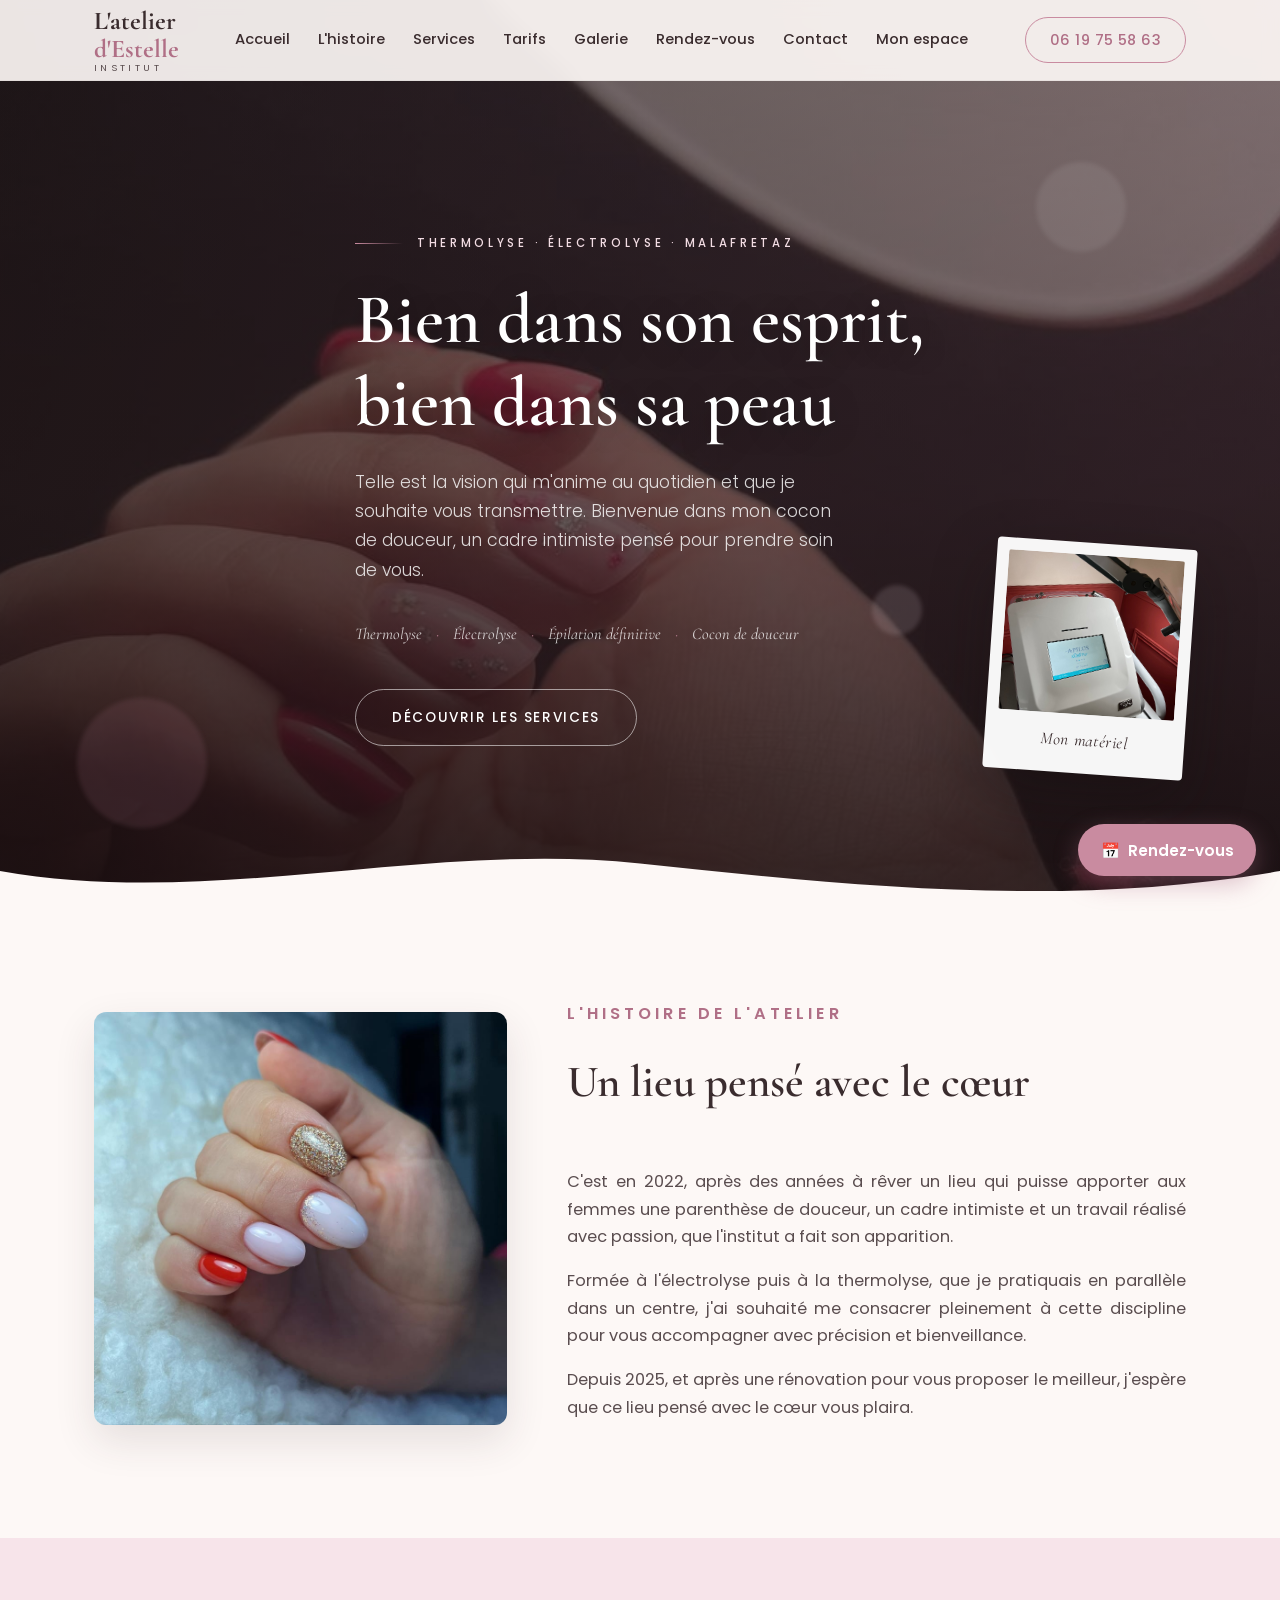
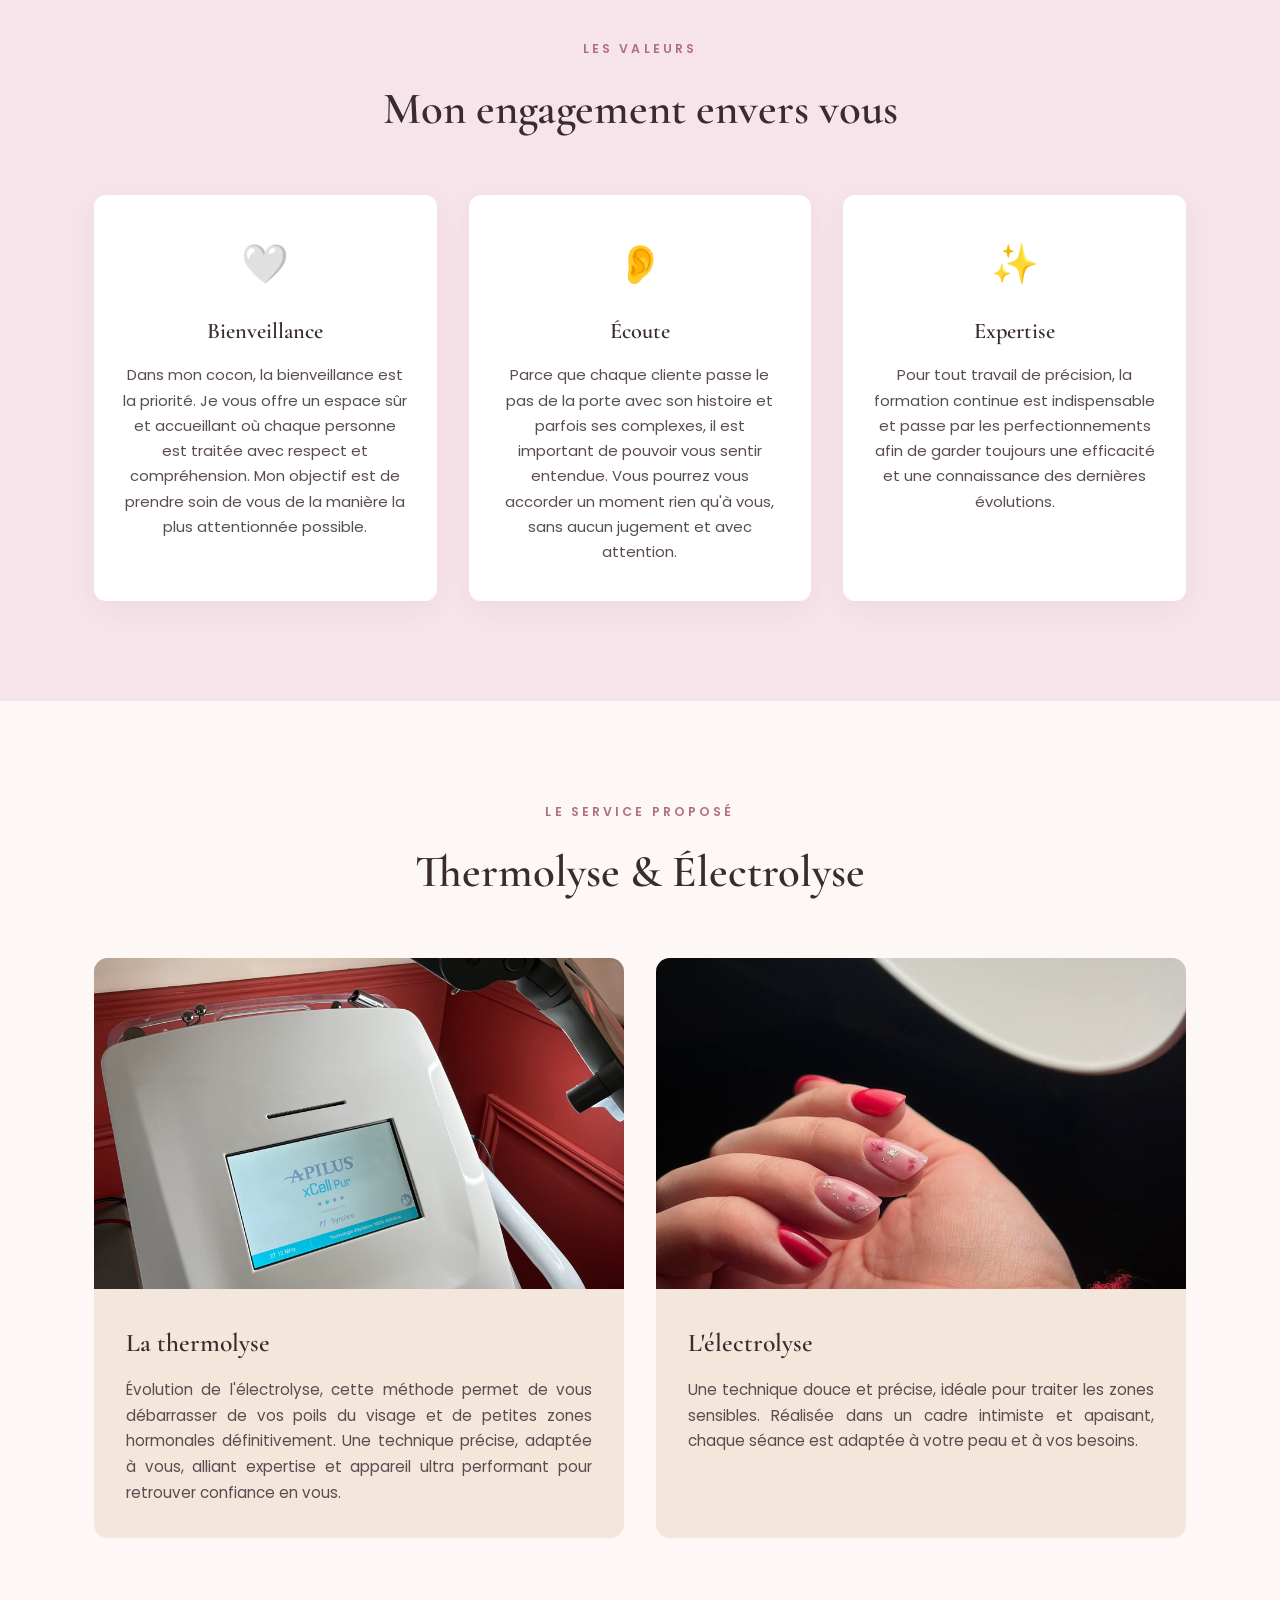
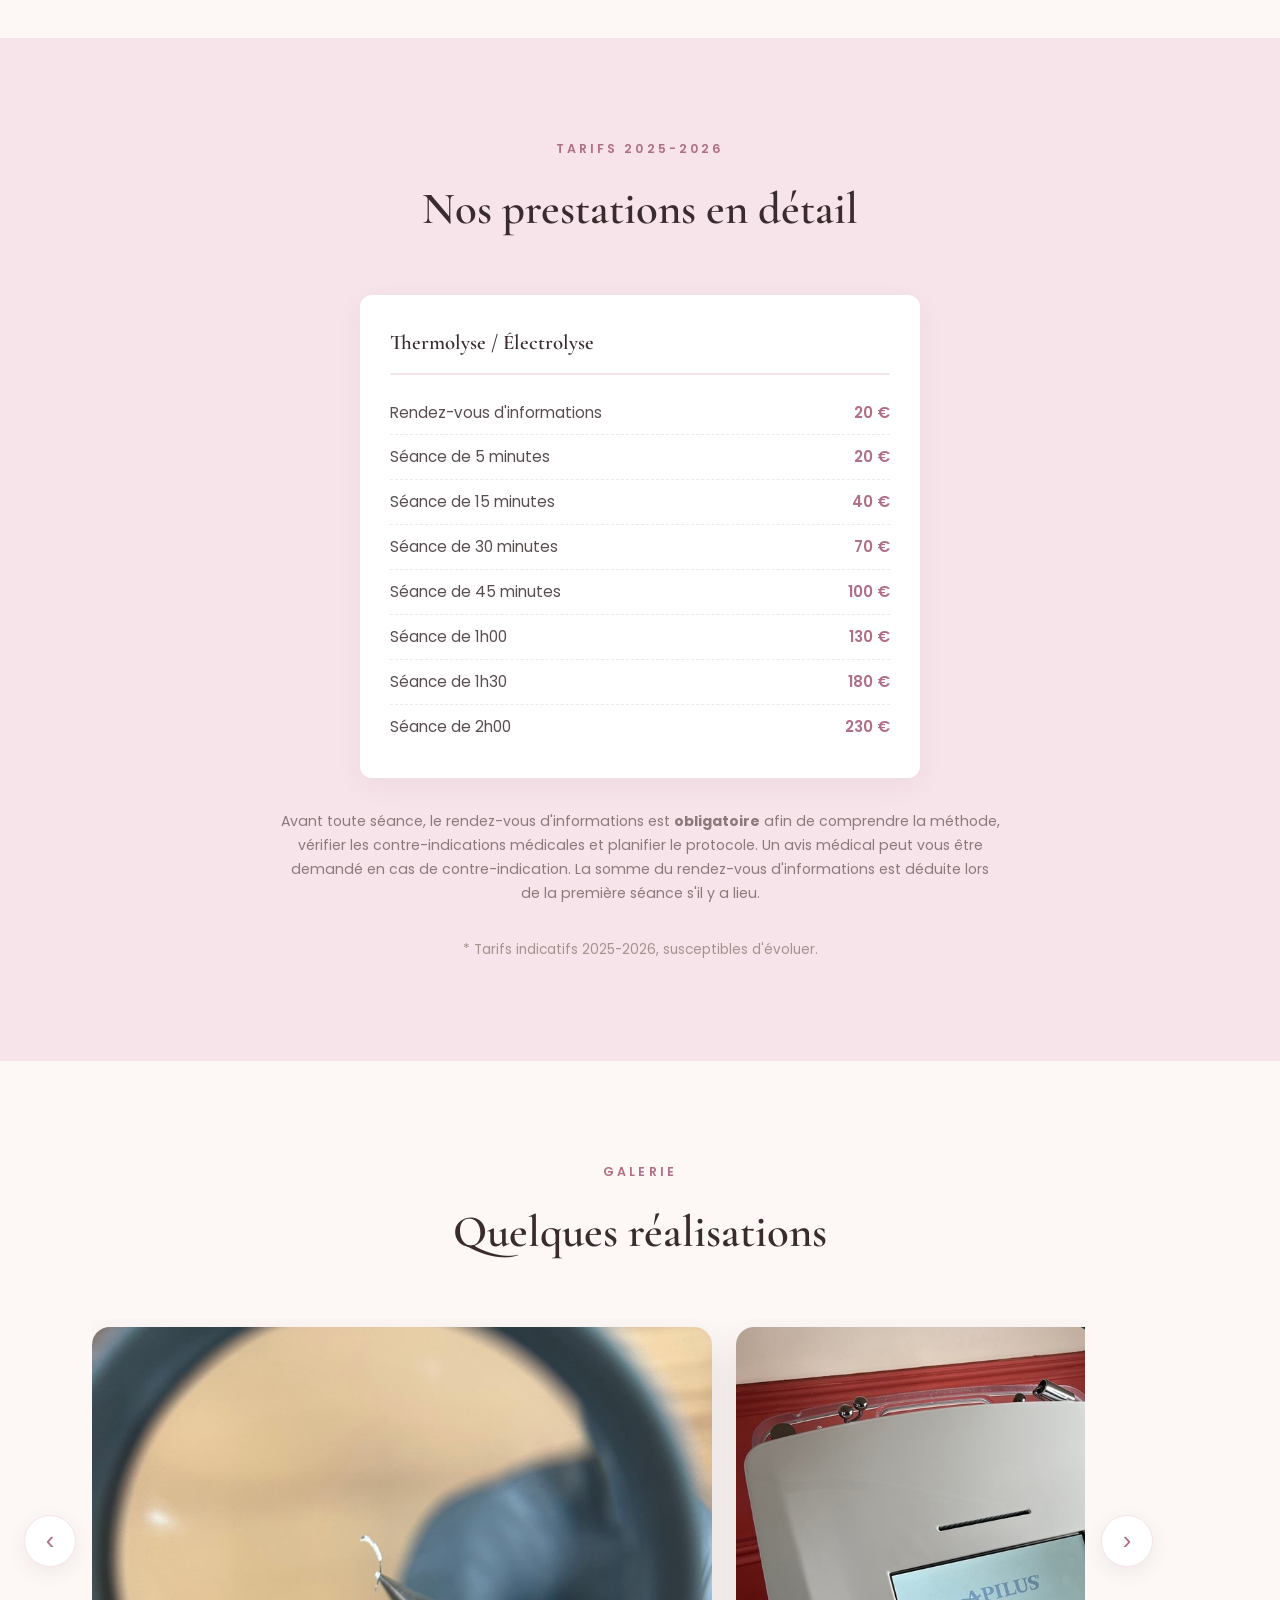
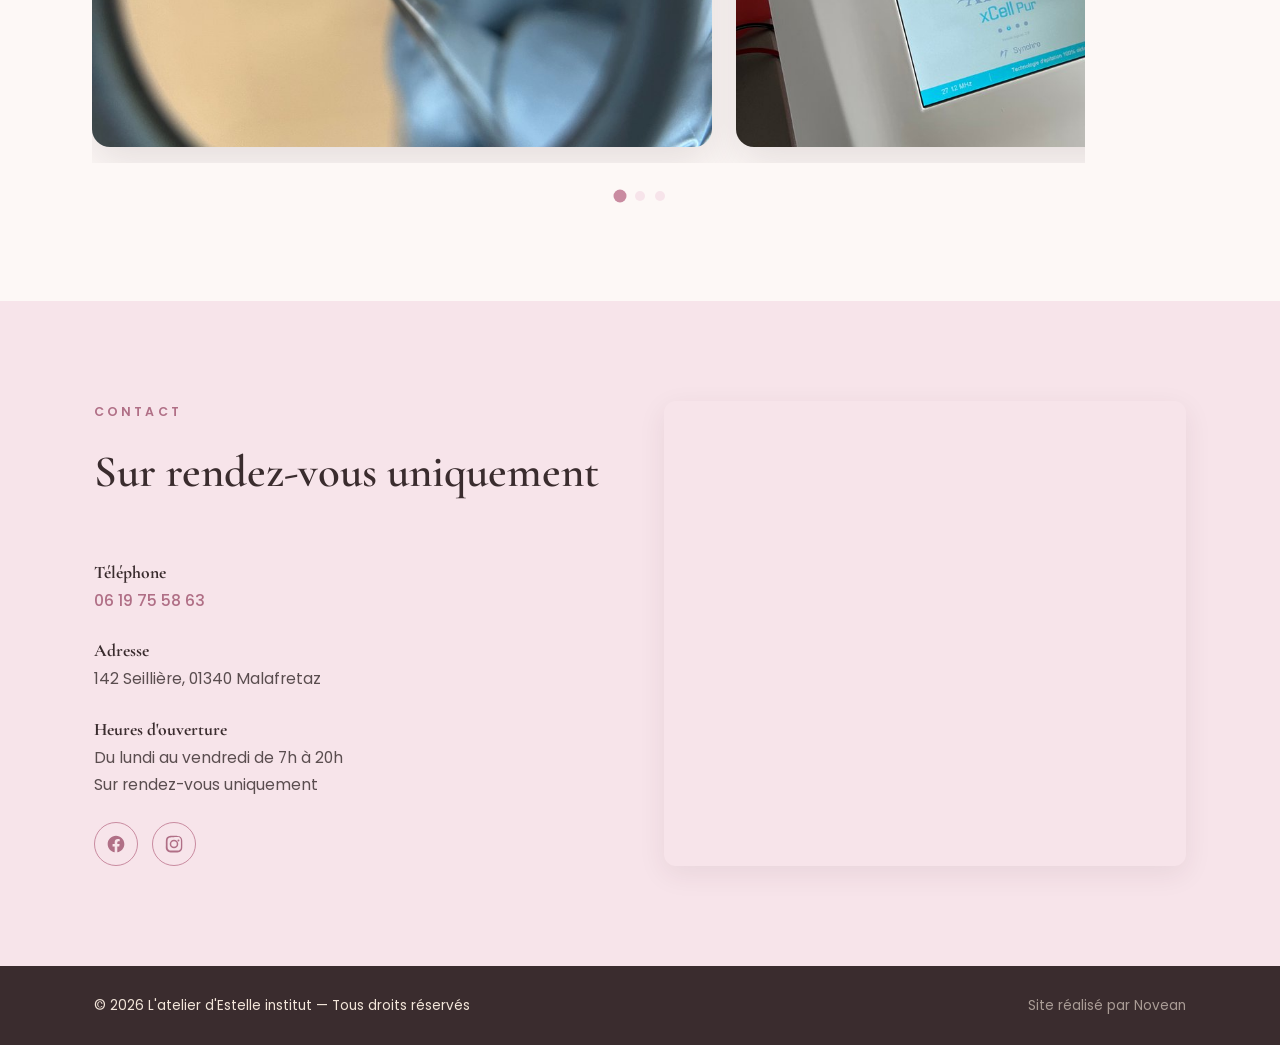
==== index.html @ 2150531e "feat: preloader avec logo + barre de progression de scroll" ====
<!DOCTYPE html>
<html lang="fr">
<head>
<meta charset="UTF-8">
<meta name="viewport" content="width=device-width, initial-scale=1.0">
<title>L'Atelier d'Estelle Institut | Thermolyse & Électrolyse</title>
<meta name="description" content="L'Atelier d'Estelle institut : thermolyse et électrolyse, épilation définitive du visage et des petites zones. Un cocon de douceur, sur rendez-vous.">
<link rel="preconnect" href="https://fonts.googleapis.com">
<link rel="preconnect" href="https://fonts.gstatic.com" crossorigin>
<link href="https://fonts.googleapis.com/css2?family=Cormorant+Garamond:wght@500;600;700&family=Poppins:wght@300;400;500;600&display=swap" rel="stylesheet">
<link rel="stylesheet" href="css/style.css">
</head>
<body>

<div class="preloader" id="preloader">
  <div class="preloader__logo">L'atelier <span>d'Estelle</span><small>institut</small></div>
  <div class="preloader__bar"><div class="preloader__bar-fill"></div></div>
</div>

<div class="scroll-progress" id="scrollProgress"></div>

<header class="header" id="header">
  <div class="container header__inner">
    <a href="#" class="logo">L'atelier <span>d'Estelle</span><small>institut</small></a>
    <nav class="nav" id="nav">
      <a href="#accueil">Accueil</a>
      <a href="#histoire">L'histoire</a>
      <a href="#services">Services</a>
      <a href="#tarifs">Tarifs</a>
      <a href="#galerie">Galerie</a>
      <a href="#" class="rdv-trigger">Rendez-vous</a>
      <a href="#contact">Contact</a>
      <a href="compte.html">Mon espace</a>
    </nav>
    <a href="tel:0619755863" class="btn btn--ghost header__phone">06 19 75 58 63</a>
    <button class="burger" id="burger" aria-label="Menu">
      <span></span><span></span><span></span>
    </button>
  </div>
</header>

<section class="hero" id="accueil">
  <div class="hero__bg" style="background-image:url('images/523822160.jpg')"></div>
  <div class="hero__overlay"></div>
  <div class="hero__shapes" aria-hidden="true">
    <span class="hero__shape hero__shape--1"></span>
    <span class="hero__shape hero__shape--2"></span>
    <span class="hero__shape hero__shape--3"></span>
  </div>
  <div class="container hero__content">
    <p class="hero__kicker"><span class="hero__kicker-line"></span>Thermolyse · Électrolyse · Malafretaz</p>
    <h1>Bien dans son esprit,<br>bien dans sa peau</h1>
    <p class="hero__text">Telle est la vision qui m'anime au quotidien et que je souhaite vous transmettre. Bienvenue dans mon cocon de douceur, un cadre intimiste pensé pour prendre soin de vous.</p>
    <div class="hero__tags">
      <span>Thermolyse</span>
      <span>Électrolyse</span>
      <span>Épilation définitive</span>
      <span>Cocon de douceur</span>
    </div>
    <div class="hero__actions">
      <a href="#services" class="btn btn--outline">Découvrir les services</a>
    </div>
  </div>
  <div class="hero__polaroid">
    <img src="images/523811297.jpg" alt="Appareil de thermolyse Apilus">
    <span class="hero__polaroid-label">Mon matériel</span>
  </div>
  <svg class="hero__divider" viewBox="0 0 1440 80" preserveAspectRatio="none" aria-hidden="true">
    <path d="M0,40 C240,90 480,0 720,30 C960,60 1200,90 1440,40 L1440,80 L0,80 Z" fill="var(--color-bg)"/>
  </svg>
</section>

<section class="histoire" id="histoire">
  <div class="container histoire__inner">
    <div class="histoire__image">
      <img src="images/523822136.jpg" alt="Matériel de précision de l'institut">
    </div>
    <div class="histoire__text">
      <p class="section__kicker">L'histoire de l'atelier</p>
      <h2 class="section__title section__title--left">Un lieu pensé avec le cœur</h2>
      <p>C'est en 2022, après des années à rêver un lieu qui puisse apporter aux femmes une parenthèse de douceur, un cadre intimiste et un travail réalisé avec passion, que l'institut a fait son apparition.</p>
      <p>Formée à l'électrolyse puis à la thermolyse, que je pratiquais en parallèle dans un centre, j'ai souhaité me consacrer pleinement à cette discipline pour vous accompagner avec précision et bienveillance.</p>
      <p>Depuis 2025, et après une rénovation pour vous proposer le meilleur, j'espère que ce lieu pensé avec le cœur vous plaira.</p>
    </div>
  </div>
</section>

<section class="valeurs">
  <div class="container">
    <p class="section__kicker">Les valeurs</p>
    <h2 class="section__title">Mon engagement envers vous</h2>
    <div class="valeurs__grid">
      <div class="valeur-card">
        <div class="valeur-card__icon">🤍</div>
        <h3>Bienveillance</h3>
        <p>Dans mon cocon, la bienveillance est la priorité. Je vous offre un espace sûr et accueillant où chaque personne est traitée avec respect et compréhension. Mon objectif est de prendre soin de vous de la manière la plus attentionnée possible.</p>
      </div>
      <div class="valeur-card">
        <div class="valeur-card__icon">👂</div>
        <h3>Écoute</h3>
        <p>Parce que chaque cliente passe le pas de la porte avec son histoire et parfois ses complexes, il est important de pouvoir vous sentir entendue. Vous pourrez vous accorder un moment rien qu'à vous, sans aucun jugement et avec attention.</p>
      </div>
      <div class="valeur-card">
        <div class="valeur-card__icon">✨</div>
        <h3>Expertise</h3>
        <p>Pour tout travail de précision, la formation continue est indispensable et passe par les perfectionnements afin de garder toujours une efficacité et une connaissance des dernières évolutions.</p>
      </div>
    </div>
  </div>
</section>

<section class="services" id="services">
  <div class="container">
    <p class="section__kicker">Le service proposé</p>
    <h2 class="section__title">Thermolyse & Électrolyse</h2>
    <div class="services__grid">
      <div class="service-card">
        <div class="service-card__image"><img src="images/523811297.jpg" alt="Appareil de thermolyse Apilus"></div>
        <div class="service-card__body">
          <h3>La thermolyse</h3>
          <p>Évolution de l'électrolyse, cette méthode permet de vous débarrasser de vos poils du visage et de petites zones hormonales définitivement. Une technique précise, adaptée à vous, alliant expertise et appareil ultra performant pour retrouver confiance en vous.</p>
        </div>
      </div>
      <div class="service-card">
        <div class="service-card__image"><img src="images/523822160.jpg" alt="Soin de thermolyse en cabine"></div>
        <div class="service-card__body">
          <h3>L'électrolyse</h3>
          <p>Une technique douce et précise, idéale pour traiter les zones sensibles. Réalisée dans un cadre intimiste et apaisant, chaque séance est adaptée à votre peau et à vos besoins.</p>
        </div>
      </div>
    </div>
  </div>
</section>

<section class="tarifs" id="tarifs">
  <div class="container">
    <p class="section__kicker">Tarifs 2025-2026</p>
    <h2 class="section__title">Nos prestations en détail</h2>

    <div class="price-grid">
      <div class="price-cat price-cat--wide">
        <h3>Thermolyse / Électrolyse</h3>
        <div class="price-row"><span>Rendez-vous d'informations</span><span>20 €</span></div>
        <div class="price-row"><span>Séance de 5 minutes</span><span>20 €</span></div>
        <div class="price-row"><span>Séance de 15 minutes</span><span>40 €</span></div>
        <div class="price-row"><span>Séance de 30 minutes</span><span>70 €</span></div>
        <div class="price-row"><span>Séance de 45 minutes</span><span>100 €</span></div>
        <div class="price-row"><span>Séance de 1h00</span><span>130 €</span></div>
        <div class="price-row"><span>Séance de 1h30</span><span>180 €</span></div>
        <div class="price-row"><span>Séance de 2h00</span><span>230 €</span></div>
      </div>
    </div>
    <p class="tarifs__note">Avant toute séance, le rendez-vous d'informations est <strong>obligatoire</strong> afin de comprendre la méthode, vérifier les contre-indications médicales et planifier le protocole. Un avis médical peut vous être demandé en cas de contre-indication. La somme du rendez-vous d'informations est déduite lors de la première séance s'il y a lieu.</p>

    <p class="prestations__note">* Tarifs indicatifs 2025-2026, susceptibles d'évoluer.</p>
  </div>
</section>

<section class="galerie" id="galerie">
  <div class="container">
    <p class="section__kicker">Galerie</p>
    <h2 class="section__title">Quelques réalisations</h2>
  </div>

  <div class="gallery-slider">
    <button type="button" class="gallery-slider__nav gallery-slider__nav--prev" aria-label="Image précédente">‹</button>
    <div class="gallery-slider__track" id="galleryTrack">
      <figure class="gallery-slide">
        <img src="images/523821922.jpg" alt="Avant / après épilation des sourcils" loading="lazy">
      </figure>
      <figure class="gallery-slide">
        <img src="images/523811297.jpg" alt="Appareil de thermolyse Apilus" loading="lazy">
      </figure>
      <figure class="gallery-slide">
        <img src="images/523822160.jpg" alt="Soin de thermolyse en cabine" loading="lazy">
      </figure>
    </div>
    <button type="button" class="gallery-slider__nav gallery-slider__nav--next" aria-label="Image suivante">›</button>
  </div>
  <div class="gallery-slider__dots" id="galleryDots"></div>
</section>

<div class="rdv-modal" id="rendezvous">
  <div class="rdv-modal__overlay" data-rdv-close></div>
  <div class="rdv-modal__content">
    <button type="button" class="rdv-modal__close" data-rdv-close aria-label="Fermer">×</button>
    <p class="section__kicker">Rendez-vous</p>
    <h2 class="section__title">Réservez votre créneau en ligne</h2>

    <div class="booking-card">
      <div class="booking-steps">
        <span class="booking-step-dot active" data-step="1">1</span>
        <span class="booking-step-line"></span>
        <span class="booking-step-dot" data-step="2">2</span>
        <span class="booking-step-line"></span>
        <span class="booking-step-dot" data-step="3">3</span>
        <span class="booking-step-line"></span>
        <span class="booking-step-dot" data-step="4">4</span>
      </div>

      <!-- Étape 1 : choix du service -->
      <div class="booking-panel active" data-step="1">
        <h3>1. Choisissez une prestation</h3>
        <div class="booking-services" id="bookingServices"></div>
      </div>

      <!-- Étape 2 : date et heure -->
      <div class="booking-panel" data-step="2">
        <h3>2. Choisissez une date et un horaire</h3>
        <div class="booking-calendar" id="bookingCalendar">
          <div class="booking-calendar__header">
            <button type="button" class="booking-calendar__nav" id="bookingCalPrev" aria-label="Mois précédent">‹</button>
            <span class="booking-calendar__title" id="bookingCalTitle"></span>
            <button type="button" class="booking-calendar__nav" id="bookingCalNext" aria-label="Mois suivant">›</button>
          </div>
          <div class="booking-calendar__weekdays">
            <span>Lun</span><span>Mar</span><span>Mer</span><span>Jeu</span><span>Ven</span><span>Sam</span><span>Dim</span>
          </div>
          <div class="booking-calendar__days" id="bookingCalDays"></div>
        </div>
        <p class="booking-error" id="bookingDateError" style="display:none;"></p>
        <div class="booking-slots" id="bookingSlots">
          <p class="booking-hint">Sélectionnez une date pour voir les créneaux disponibles.</p>
        </div>
      </div>

      <!-- Étape 3 : coordonnées -->
      <div class="booking-panel" data-step="3">
        <h3>3. Vos coordonnées</h3>
        <div class="booking-form">
          <div class="form-row">
            <label for="bookingName">Nom et prénom *</label>
            <input type="text" id="bookingName" placeholder="Votre nom">
          </div>
          <div class="form-row">
            <label for="bookingPhone">Téléphone *</label>
            <input type="tel" id="bookingPhone" placeholder="06 12 34 56 78">
            <p class="booking-error" id="bookingPhoneError" style="display:none;"></p>
          </div>
          <div class="form-row">
            <label for="bookingEmail">Email (optionnel)</label>
            <input type="email" id="bookingEmail" placeholder="vous@exemple.com">
            <p class="booking-error" id="bookingEmailError" style="display:none;"></p>
          </div>
          <div class="form-row">
            <label for="bookingNotes">Message (optionnel)</label>
            <textarea id="bookingNotes" rows="3" placeholder="Précisions sur votre demande..."></textarea>
          </div>
        </div>
      </div>

      <!-- Étape 4 : confirmation -->
      <div class="booking-panel" data-step="4">
        <h3>4. Confirmation</h3>
        <div class="booking-summary" id="bookingSummary"></div>
        <p class="booking-success" id="bookingSuccess" style="display:none;">
          ✅ Votre demande de rendez-vous a bien été envoyée ! Estelle vous confirmera votre créneau rapidement.
        </p>
        <p class="booking-error" id="bookingError" style="display:none;"></p>
      </div>

      <div class="booking-actions">
        <button class="btn btn--ghost" id="bookingPrevBtn" style="display:none;">Précédent</button>
        <button class="btn btn--primary" id="bookingNextBtn" disabled>Suivant</button>
        <button class="btn btn--primary" id="bookingConfirmBtn" style="display:none;">Confirmer le rendez-vous</button>
      </div>
    </div>
  </div>
</div>

<section class="contact" id="contact">
  <div class="container contact__inner">
    <div class="contact__info">
      <p class="section__kicker">Contact</p>
      <h2 class="section__title section__title--left">Sur rendez-vous uniquement</h2>
      <ul class="contact__list">
        <li><strong>Téléphone</strong><br><a href="tel:0619755863">06 19 75 58 63</a></li>
        <li><strong>Adresse</strong><br>142 Seillière, 01340 Malafretaz</li>
        <li><strong>Heures d'ouverture</strong><br>Du lundi au vendredi de 7h à 20h<br>Sur rendez-vous uniquement</li>
      </ul>
      <div class="contact__social">
        <a href="https://www.facebook.com/109772348338084" target="_blank" rel="noopener" aria-label="Facebook" class="contact__social-link">
          <svg viewBox="0 0 24 24" fill="currentColor" aria-hidden="true"><path d="M22 12.06C22 6.5 17.52 2 12 2S2 6.5 2 12.06c0 5.02 3.66 9.18 8.44 9.94v-7.03H7.9v-2.91h2.54V9.85c0-2.51 1.49-3.9 3.77-3.9 1.09 0 2.24.2 2.24.2v2.46h-1.26c-1.24 0-1.63.77-1.63 1.56v1.88h2.78l-.45 2.91h-2.33V22c4.78-.76 8.44-4.92 8.44-9.94Z"/></svg>
        </a>
        <a href="https://www.instagram.com/latelierdestelle01/" target="_blank" rel="noopener" aria-label="Instagram" class="contact__social-link">
          <svg viewBox="0 0 24 24" fill="currentColor" aria-hidden="true"><path d="M12 2.2c2.7 0 3 .01 4.1.06 1.07.05 1.79.22 2.43.46.66.26 1.21.6 1.76 1.15.5.5.85 1.1 1.15 1.76.24.64.41 1.36.46 2.43.05 1.1.06 1.4.06 4.1s-.01 3-.06 4.1c-.05 1.07-.22 1.79-.46 2.43-.26.66-.6 1.21-1.15 1.76-.5.5-1.1.85-1.76 1.15-.64.24-1.36.41-2.43.46-1.1.05-1.4.06-4.1.06s-3-.01-4.1-.06c-1.07-.05-1.79-.22-2.43-.46a4.92 4.92 0 0 1-1.76-1.15 4.92 4.92 0 0 1-1.15-1.76c-.24-.64-.41-1.36-.46-2.43C2.21 15 2.2 14.7 2.2 12s.01-3 .06-4.1c.05-1.07.22-1.79.46-2.43.26-.66.6-1.21 1.15-1.76.5-.5 1.1-.85 1.76-1.15.64-.24 1.36-.41 2.43-.46C9 2.21 9.3 2.2 12 2.2Zm0 1.8c-2.66 0-2.97.01-4.02.06-.87.04-1.34.18-1.65.3-.42.16-.71.36-1.02.67-.31.31-.5.6-.67 1.02-.12.31-.26.78-.3 1.65C4.29 7.43 4.27 8.74 4.27 11.4v.6c0 2.66.02 2.97.07 4.02.04.87.18 1.34.3 1.65.17.42.36.71.67 1.02.31.31.6.5 1.02.67.31.12.78.26 1.65.3 1.05.05 1.36.06 4.02.06h.6c2.66 0 2.97-.01 4.02-.06.87-.04 1.34-.18 1.65-.3.42-.17.71-.36 1.02-.67.31-.31.5-.6.67-1.02.12-.31.26-.78.3-1.65.05-1.05.06-1.36.06-4.02v-.6c0-2.66-.01-2.97-.06-4.02-.04-.87-.18-1.34-.3-1.65-.17-.42-.36-.71-.67-1.02a2.83 2.83 0 0 0-1.02-.67c-.31-.12-.78-.26-1.65-.3-1.05-.05-1.36-.06-4.02-.06ZM12 6.87a5.13 5.13 0 1 1 0 10.26 5.13 5.13 0 0 1 0-10.26Zm0 1.8a3.33 3.33 0 1 0 0 6.66 3.33 3.33 0 0 0 0-6.66Zm5.34-2.04a1.2 1.2 0 1 1 0 2.4 1.2 1.2 0 0 1 0-2.4Z"/></svg>
        </a>
      </div>
    </div>
    <div class="contact__map">
      <iframe
        title="Carte L'atelier d'Estelle institut"
        src="https://www.google.com/maps?q=142+Seilli%C3%A8re,+01340+Malafretaz&output=embed"
        width="100%" height="100%" style="border:0;" allowfullscreen="" loading="lazy"
        referrerpolicy="no-referrer-when-downgrade">
      </iframe>
    </div>
  </div>
</section>

<footer class="footer">
  <div class="container footer__inner">
    <p>&copy; <span id="year"></span> L'atelier d'Estelle institut — Tous droits réservés</p>
    <p class="footer__credit">Site réalisé par Novean</p>
  </div>
</footer>

<button type="button" class="rdv-bubble rdv-trigger" aria-label="Prendre rendez-vous">📅<span>Rendez-vous</span></button>

<script src="js/booking.js"></script>
<script src="js/main.js"></script>
</body>
</html>
---- css/style.css ----
:root {
  --color-bg: #fdf8f6;
  --color-dark: #3a2c2e;
  --color-primary: #c98ba0;
  --color-primary-dark: #b06f86;
  --color-light: #f7e4ea;
  --color-cream: #f3e6da;
  --color-text: #5a4d4f;
  --font-heading: 'Cormorant Garamond', serif;
  --font-body: 'Poppins', sans-serif;
}

* { margin: 0; padding: 0; box-sizing: border-box; }

/* ===== Preloader ===== */
.preloader {
  position: fixed;
  inset: 0;
  z-index: 9999;
  display: flex;
  flex-direction: column;
  align-items: center;
  justify-content: center;
  gap: 1.5rem;
  background: var(--color-bg);
  transition: opacity 0.5s ease, visibility 0.5s ease;
}
.preloader.loaded {
  opacity: 0;
  visibility: hidden;
  pointer-events: none;
}
.preloader__logo {
  font-family: var(--font-heading);
  font-size: 2rem;
  font-weight: 700;
  color: var(--color-dark);
  letter-spacing: 0.02em;
  animation: preloaderPulse 1.6s ease-in-out infinite;
}
.preloader__logo span { color: var(--color-primary); }
.preloader__logo small {
  display: block;
  font-family: var(--font-body);
  font-size: 0.6rem;
  letter-spacing: 0.35em;
  font-weight: 500;
  color: var(--color-text);
  text-align: center;
  margin-top: 0.25rem;
}
.preloader__bar {
  width: 160px;
  height: 3px;
  border-radius: 999px;
  background: var(--color-light);
  overflow: hidden;
}
.preloader__bar-fill {
  height: 100%;
  width: 40%;
  border-radius: 999px;
  background: linear-gradient(90deg, var(--color-primary), var(--color-primary-dark));
  animation: preloaderSlide 1.2s ease-in-out infinite;
}
@keyframes preloaderPulse {
  0%, 100% { opacity: 1; }
  50% { opacity: 0.55; }
}
@keyframes preloaderSlide {
  0% { transform: translateX(-100%); }
  50% { transform: translateX(150%); }
  100% { transform: translateX(150%); }
}

/* ===== Barre de progression de scroll ===== */
.scroll-progress {
  position: fixed;
  top: 0;
  left: 0;
  height: 3px;
  width: 0%;
  background: linear-gradient(90deg, var(--color-primary), var(--color-primary-dark));
  z-index: 1001;
  transition: width 0.1s ease-out;
}

html { scroll-behavior: smooth; }

body {
  font-family: var(--font-body);
  color: var(--color-text);
  background: var(--color-bg);
  line-height: 1.7;
  min-height: 100vh;
  display: flex;
  flex-direction: column;
}

.footer {
  margin-top: auto;
}

img { max-width: 100%; display: block; }

.container {
  max-width: 1140px;
  margin: 0 auto;
  padding: 0 24px;
}

a { text-decoration: none; color: inherit; }

h1, h2, h3 { font-family: var(--font-heading); color: var(--color-dark); font-weight: 600; }

/* Buttons */
.btn {
  display: inline-block;
  padding: 14px 32px;
  border-radius: 30px;
  font-weight: 500;
  font-size: 0.95rem;
  letter-spacing: 0.03em;
  transition: all 0.25s ease;
  border: 1px solid transparent;
}
.btn--primary { background: var(--color-primary); color: #fff; }
.btn--primary:hover { background: var(--color-primary-dark); }
.btn--outline {
  border-color: rgba(255, 255, 255, 0.55);
  color: #fff;
  letter-spacing: 0.12em;
  font-size: 0.85rem;
  text-transform: uppercase;
  padding: 16px 36px;
}
.btn--outline:hover {
  background: #fff;
  border-color: #fff;
  color: var(--color-dark);
}
.btn--ghost { border-color: var(--color-primary); color: var(--color-primary-dark); padding: 10px 24px; font-size: 0.9rem; }
.btn--ghost:hover { background: var(--color-primary); color: #fff; }

/* Header */
.header {
  position: fixed;
  top: 0; left: 0; right: 0;
  z-index: 100;
  background: rgba(253, 248, 246, 0.92);
  backdrop-filter: blur(8px);
  border-bottom: 1px solid rgba(0,0,0,0.04);
  transition: box-shadow 0.2s ease;
}
.header__inner {
  display: flex;
  align-items: center;
  justify-content: space-between;
  height: 80px;
  gap: 20px;
}
.logo {
  font-family: var(--font-heading);
  font-size: 1.6rem;
  font-weight: 700;
  color: var(--color-dark);
  display: flex;
  flex-direction: column;
  line-height: 1.1;
}
.logo span { color: var(--color-primary-dark); }
.logo small {
  font-family: var(--font-body);
  font-size: 0.6rem;
  letter-spacing: 0.35em;
  text-transform: uppercase;
  color: var(--color-text);
  font-weight: 400;
}
.nav { display: flex; gap: 28px; }
.nav a {
  font-size: 0.92rem;
  font-weight: 500;
  color: var(--color-dark);
  position: relative;
  padding: 4px 0;
  white-space: nowrap;
}
.nav a::after {
  content: '';
  position: absolute;
  left: 0; bottom: 0;
  width: 0; height: 2px;
  background: var(--color-primary);
  transition: width 0.25s ease;
}
.nav a:hover::after { width: 100%; }

.header__phone { display: inline-block; white-space: nowrap; }

.burger {
  display: none;
  flex-direction: column;
  gap: 5px;
  background: none;
  border: none;
  cursor: pointer;
  padding: 6px;
}
.burger span {
  width: 24px; height: 2px;
  background: var(--color-dark);
  transition: 0.25s;
}

/* Hero */
.hero {
  position: relative;
  min-height: 100vh;
  display: flex;
  align-items: center;
  color: #fff;
  overflow: hidden;
}
.hero__bg {
  position: absolute;
  inset: 0;
  background-size: cover;
  background-position: center;
  transform: scale(1.05);
}
.hero__overlay {
  position: absolute;
  inset: 0;
  background:
    linear-gradient(180deg, rgba(35, 24, 26, 0.35) 0%, rgba(35, 24, 26, 0.55) 55%, rgba(20, 13, 14, 0.82) 100%),
    linear-gradient(115deg, rgba(40, 28, 30, 0.55) 0%, rgba(176, 111, 134, 0.32) 100%);
}
.hero__content { position: relative; z-index: 1; max-width: 640px; padding-top: 80px; }
.hero__kicker {
  display: flex;
  align-items: center;
  gap: 14px;
  text-transform: uppercase;
  letter-spacing: 0.32em;
  font-size: 0.72rem;
  font-weight: 500;
  margin-bottom: 24px;
  color: #f3dde4;
}
.hero__kicker-line {
  display: inline-block;
  width: 48px;
  height: 1px;
  background: linear-gradient(90deg, var(--color-primary), transparent);
}
.hero h1 {
  font-size: clamp(2.6rem, 6vw, 4.4rem);
  color: #fff;
  margin-bottom: 24px;
  line-height: 1.18;
  text-shadow: 0 4px 30px rgba(0, 0, 0, 0.25);
}
.hero__text {
  font-size: 1.08rem;
  font-weight: 300;
  line-height: 1.7;
  margin-bottom: 36px;
  max-width: 480px;
  color: rgba(255, 255, 255, 0.82);
}
.hero__actions { display: flex; gap: 16px; flex-wrap: wrap; align-items: center; }

.hero__tags {
  display: flex;
  flex-wrap: wrap;
  align-items: center;
  gap: 10px 0;
  margin-bottom: 40px;
  font-family: var(--font-heading);
  font-style: italic;
  font-size: 1.02rem;
  color: rgba(255, 255, 255, 0.78);
}
.hero__tags span:not(:last-child)::after {
  content: '·';
  font-style: normal;
  margin: 0 14px;
  color: var(--color-primary);
  opacity: 0.8;
}

.hero__shapes {
  position: absolute;
  inset: 0;
  z-index: 0;
  overflow: hidden;
  pointer-events: none;
}
.hero__shape {
  position: absolute;
  border-radius: 50%;
  background: rgba(255, 255, 255, 0.18);
  filter: blur(2px);
  animation: heroFloat 9s ease-in-out infinite;
}
.hero__shape--1 { width: 90px; height: 90px; top: 18%; right: 12%; animation-delay: 0s; background: rgba(255, 255, 255, 0.08); }
.hero__shape--2 { width: 50px; height: 50px; top: 65%; right: 28%; background: rgba(247, 228, 234, 0.14); animation-delay: 1.5s; }
.hero__shape--3 { width: 130px; height: 130px; bottom: 8%; left: 6%; background: rgba(201, 139, 160, 0.12); animation-delay: 3s; }

@keyframes heroFloat {
  0%, 100% { transform: translateY(0) scale(1); }
  50% { transform: translateY(-22px) scale(1.06); }
}

.hero__polaroid {
  position: absolute;
  z-index: 1;
  right: 7%;
  bottom: 14%;
  width: 200px;
  background: rgba(255, 255, 255, 0.96);
  padding: 12px 12px 18px;
  border-radius: 4px;
  box-shadow: 0 25px 60px rgba(20, 13, 14, 0.35);
  transform: rotate(4deg);
  transition: transform 0.4s ease, box-shadow 0.4s ease;
}
.hero__polaroid:hover { transform: rotate(0deg) translateY(-4px) scale(1.03); box-shadow: 0 30px 70px rgba(20, 13, 14, 0.4); }
.hero__polaroid img {
  width: 100%;
  height: 160px;
  object-fit: cover;
  border-radius: 2px;
  display: block;
  filter: saturate(0.92);
}
.hero__polaroid-label {
  display: block;
  text-align: center;
  margin-top: 12px;
  font-family: var(--font-heading);
  font-size: 1.05rem;
  font-style: italic;
  letter-spacing: 0.04em;
  color: var(--color-dark);
}

.hero__divider {
  position: absolute;
  bottom: -1px;
  left: 0;
  width: 100%;
  height: 60px;
  z-index: 1;
}

@media (max-width: 900px) {
  .hero__polaroid { display: none; }
}

/* Section common */
.section__kicker {
  text-transform: uppercase;
  letter-spacing: 0.25em;
  font-size: 0.78rem;
  color: var(--color-primary-dark);
  font-weight: 600;
  margin-bottom: 12px;
  text-align: center;
}
.section__title {
  text-align: center;
  font-size: clamp(2rem, 4.5vw, 2.8rem);
  margin-bottom: 48px;
}
.section__title--left { text-align: left; }
.histoire .section__kicker, .contact__info .section__kicker { text-align: left; }

/* Histoire */
.histoire { padding: 100px 0; }
.histoire__inner {
  display: grid;
  grid-template-columns: 0.8fr 1.2fr;
  gap: 60px;
  align-items: center;
}
.histoire__image img {
  border-radius: 12px;
  box-shadow: 0 16px 40px rgba(58,44,46,0.12);
}
.histoire__text p { margin-bottom: 16px; font-size: 1.02rem; text-align: justify; hyphens: auto; }

/* Valeurs */
.valeurs { padding: 100px 0; background: var(--color-light); }
.valeurs__grid {
  display: grid;
  grid-template-columns: repeat(3, 1fr);
  gap: 32px;
}
.valeur-card {
  background: #fff;
  border-radius: 12px;
  padding: 36px 28px;
  text-align: center;
  box-shadow: 0 8px 28px rgba(58,44,46,0.05);
}
.valeur-card__icon { font-size: 2.4rem; margin-bottom: 16px; }
.valeur-card h3 { font-size: 1.4rem; margin-bottom: 12px; }
.valeur-card p { font-size: 0.93rem; }

/* Services */
.services { padding: 100px 0; }
.services__grid {
  display: grid;
  grid-template-columns: repeat(2, 1fr);
  gap: 32px;
}
.service-card {
  background: var(--color-cream);
  border-radius: 14px;
  overflow: hidden;
  display: flex;
  flex-direction: column;
}
.service-card__image { aspect-ratio: 16/10; overflow: hidden; }
.service-card__image img { width: 100%; height: 100%; object-fit: cover; transition: transform 0.4s ease; }
.service-card:hover .service-card__image img { transform: scale(1.06); }
.service-card__body { padding: 32px; }
.service-card__body h3 { font-size: 1.6rem; margin-bottom: 12px; }
.service-card__body p { font-size: 0.95rem; text-align: justify; hyphens: auto; }

/* Tarifs */
.tarifs { padding: 100px 0; background: var(--color-light); }
@keyframes fadeIn { from { opacity: 0; transform: translateY(8px); } to { opacity: 1; transform: translateY(0); } }

.price-grid {
  display: grid;
  grid-template-columns: repeat(auto-fit, minmax(280px, 1fr));
  gap: 24px;
}
.price-cat--wide { grid-column: 1 / -1; max-width: 560px; margin: 0 auto; width: 100%; }
.price-cat {
  background: #fff;
  padding: 30px;
  border-radius: 12px;
  box-shadow: 0 8px 28px rgba(58,44,46,0.05);
}
.price-cat h3 {
  font-size: 1.3rem;
  margin-bottom: 16px;
  padding-bottom: 12px;
  border-bottom: 2px solid var(--color-light);
}
.price-row {
  display: flex;
  justify-content: space-between;
  gap: 12px;
  padding: 9px 0;
  font-size: 0.95rem;
  border-bottom: 1px dashed rgba(0,0,0,0.08);
}
.price-row:last-child { border-bottom: none; }
.price-row span:last-child { font-weight: 600; color: var(--color-primary-dark); white-space: nowrap; padding-left: 12px; text-align: right; }

.tarifs__note {
  max-width: 720px;
  margin: 32px auto 0;
  font-size: 0.88rem;
  color: #8a7a7c;
  text-align: center;
}
.prestations__note {
  text-align: center;
  font-size: 0.85rem;
  color: #a3938f;
  margin-top: 32px;
}

/* Galerie */
.galerie { padding: 100px 0; overflow: hidden; }
.galerie .container { margin-bottom: 48px; }

.gallery-slider {
  position: relative;
  display: flex;
  align-items: center;
  gap: 16px;
  max-width: 1400px;
  margin: 0 auto;
  padding: 0 24px;
}

.gallery-slider__track {
  display: flex;
  gap: 24px;
  overflow-x: auto;
  scroll-snap-type: x mandatory;
  scroll-behavior: smooth;
  padding: 8px 0 16px;
  -ms-overflow-style: none;
  scrollbar-width: none;
  cursor: grab;
}
.gallery-slider__track::-webkit-scrollbar { display: none; }
.gallery-slider__track.dragging {
  cursor: grabbing;
  scroll-snap-type: none;
  scroll-behavior: auto;
  user-select: none;
}

.gallery-slide {
  flex: 0 0 auto;
  width: min(70%, 620px);
  scroll-snap-align: center;
  margin: 0;
  border-radius: 18px;
  overflow: hidden;
  box-shadow: 0 16px 40px rgba(58, 44, 46, 0.12);
  transition: transform 0.4s ease, box-shadow 0.4s ease, opacity 0.4s ease;
}
.gallery-slide img {
  display: block;
  width: 100%;
  height: 420px;
  object-fit: cover;
}

.gallery-slider__nav {
  flex: 0 0 auto;
  width: 52px;
  height: 52px;
  border-radius: 50%;
  border: 1px solid var(--color-light);
  background: #fff;
  color: var(--color-primary-dark);
  font-size: 1.6rem;
  line-height: 1;
  cursor: pointer;
  display: flex;
  align-items: center;
  justify-content: center;
  box-shadow: 0 6px 20px rgba(58, 44, 46, 0.08);
  transition: background 0.2s, color 0.2s, transform 0.2s;
  z-index: 2;
}
.gallery-slider__nav:hover {
  background: var(--color-primary);
  color: #fff;
  transform: scale(1.06);
}

.gallery-slider__dots {
  display: flex;
  justify-content: center;
  gap: 10px;
  margin-top: 28px;
}
.gallery-slider__dots button {
  width: 10px;
  height: 10px;
  border-radius: 50%;
  border: none;
  padding: 0;
  background: var(--color-light);
  cursor: pointer;
  transition: background 0.25s, transform 0.25s;
}
.gallery-slider__dots button.active {
  background: var(--color-primary);
  transform: scale(1.3);
}

/* Contact */
.contact { padding: 100px 0; background: var(--color-light); }
.contact__inner {
  display: grid;
  grid-template-columns: 1fr 1fr;
  gap: 48px;
}
.contact__list { list-style: none; }
.contact__list li {
  margin-bottom: 22px;
  font-size: 0.98rem;
}
.contact__list strong { color: var(--color-dark); font-family: var(--font-heading); font-size: 1.1rem; }
.contact__list a { color: var(--color-primary-dark); font-weight: 500; }
.contact__social { display: flex; gap: 14px; margin-top: 24px; }
.contact__social-link {
  display: flex;
  align-items: center;
  justify-content: center;
  width: 44px;
  height: 44px;
  border: 1px solid var(--color-primary);
  border-radius: 50%;
  color: var(--color-primary-dark);
  transition: all 0.2s;
}
.contact__social-link svg { width: 20px; height: 20px; }
.contact__social-link:hover { background: var(--color-primary); color: #fff; }
.contact__map {
  min-height: 320px;
  border-radius: 12px;
  overflow: hidden;
  box-shadow: 0 8px 28px rgba(58,44,46,0.08);
}
.contact__map iframe { min-height: 320px; }

/* Footer */
.footer { background: var(--color-dark); color: var(--color-cream); padding: 28px 0; }
.footer__inner {
  display: flex;
  justify-content: space-between;
  flex-wrap: wrap;
  gap: 8px;
  font-size: 0.85rem;
}
.footer__credit { opacity: 0.6; }

/* Responsive */
@media (max-width: 980px) {
  .nav { gap: 18px; }
}

@media (max-width: 860px) {
  .histoire__inner, .contact__inner { grid-template-columns: 1fr; }
  .valeurs__grid, .services__grid { grid-template-columns: 1fr; }
  .histoire__image { order: -1; }
  .gallery-slide { width: 82%; }
  .gallery-slide img { height: 320px; }
}

@media (max-width: 720px) {
  .nav {
    position: absolute;
    top: 80px; left: 0; right: 0;
    background: var(--color-bg);
    flex-direction: column;
    padding: 20px 24px;
    gap: 18px;
    transform: translateY(-150%);
    opacity: 0;
    transition: all 0.25s ease;
    border-bottom: 1px solid rgba(0,0,0,0.05);
  }
  .nav.open { transform: translateY(0); opacity: 1; }
  .header__phone { display: none; }
  .burger { display: flex; }
}

@media (max-width: 480px) {
  .gallery-slide { width: 92%; }
  .gallery-slide img { height: 260px; }
  .gallery-slider { gap: 8px; padding: 0 12px; }
  .gallery-slider__nav { width: 40px; height: 40px; font-size: 1.3rem; }
}

@media (max-width: 720px) {
  .hero { min-height: auto; padding-bottom: 60px; }
  .hero__content { padding-top: 110px; padding-bottom: 70px; text-align: center; margin: 0 auto; }
  .hero__divider { height: 40px; }
  .hero__kicker { justify-content: center; }
  .hero__text { margin-left: auto; margin-right: auto; }
  .hero__tags { justify-content: center; }
  .hero__actions { justify-content: center; }
}

/* ===== Rendez-vous / Booking widget ===== */
.booking-card {
  max-width: 700px;
  margin: 2.5rem auto 0;
  background: #fff;
  border: 1px solid rgba(58, 44, 46, 0.15);
  border-radius: 24px;
  padding: 2rem;
  box-shadow: 0 10px 40px rgba(58, 44, 46, 0.08);
}

.booking-card--account {
  max-width: none;
  margin: 0;
}

.booking-steps {
  display: flex;
  align-items: center;
  justify-content: center;
  margin-bottom: 2rem;
}

.booking-step-dot {
  width: 32px;
  height: 32px;
  border-radius: 50%;
  background: var(--color-light);
  color: var(--color-primary-dark);
  display: flex;
  align-items: center;
  justify-content: center;
  font-weight: 600;
  font-family: 'Poppins', sans-serif;
  flex-shrink: 0;
  transition: background 0.3s, color 0.3s;
}

.booking-step-dot.active {
  background: var(--color-primary);
  color: #fff;
}

.booking-step-line {
  flex: 1;
  height: 2px;
  background: var(--color-light);
  max-width: 60px;
}

.booking-panel { display: none; }
.booking-panel.active { display: block; animation: fadeIn 0.3s ease; }

.booking-panel h3 {
  font-family: 'Cormorant Garamond', serif;
  font-size: 1.5rem;
  margin-bottom: 1rem;
  color: var(--color-dark);
}

.booking-services {
  display: flex;
  flex-direction: column;
  gap: 0.6rem;
}

.booking-service-card {
  display: flex;
  justify-content: space-between;
  align-items: center;
  width: 100%;
  text-align: left;
  padding: 0.85rem 1.1rem;
  border: 1px solid var(--color-light);
  border-radius: 14px;
  background: #fff;
  cursor: pointer;
  transition: all 0.2s;
  font-family: 'Poppins', sans-serif;
  gap: 1rem;
}

.booking-service-card:hover {
  border-color: var(--color-primary);
  background: var(--color-light);
}

.booking-service-card.active {
  border-color: var(--color-primary);
  background: var(--color-light);
}

.booking-service-name {
  font-weight: 600;
  color: var(--color-dark);
}

.booking-service-meta {
  font-size: 0.85rem;
  color: var(--color-primary-dark);
  white-space: nowrap;
}

.booking-date {
  width: 100%;
  padding: 0.7rem 1rem;
  border: 1px solid var(--color-light);
  border-radius: 12px;
  font-family: 'Poppins', sans-serif;
  font-size: 1rem;
  margin-bottom: 1.25rem;
  color: var(--color-text);
  background: #fff;
}

.booking-slots {
  display: grid;
  grid-template-columns: repeat(auto-fill, minmax(80px, 1fr));
  gap: 0.6rem;
}

.booking-slot {
  padding: 0.6rem;
  border: 1px solid var(--color-light);
  border-radius: 10px;
  background: #fff;
  cursor: pointer;
  font-family: 'Poppins', sans-serif;
  font-size: 0.9rem;
  color: var(--color-text);
  transition: all 0.2s;
}

.booking-slot:hover {
  border-color: var(--color-primary);
}

.booking-slot.active {
  background: var(--color-primary);
  border-color: var(--color-primary);
  color: #fff;
}

.booking-hint {
  color: var(--color-text);
  opacity: 0.7;
  font-size: 0.95rem;
}

.booking-calendar {
  background: var(--color-light);
  border-radius: 14px;
  padding: 1rem;
  margin-bottom: 1.25rem;
}

.booking-calendar__header {
  display: flex;
  align-items: center;
  justify-content: space-between;
  margin-bottom: 0.75rem;
}

.booking-calendar__title {
  font-family: 'Cormorant Garamond', serif;
  font-size: 1.2rem;
  font-weight: 600;
  color: var(--color-dark);
  text-transform: capitalize;
}

.booking-calendar__nav {
  width: 32px;
  height: 32px;
  border: none;
  border-radius: 50%;
  background: #fff;
  color: var(--color-primary-dark);
  font-size: 1.2rem;
  cursor: pointer;
  display: flex;
  align-items: center;
  justify-content: center;
  transition: background 0.2s;
}

.booking-calendar__nav:hover {
  background: var(--color-primary);
  color: #fff;
}

.booking-calendar__nav:disabled {
  opacity: 0.3;
  cursor: not-allowed;
}

.booking-calendar__weekdays,
.booking-calendar__days {
  display: grid;
  grid-template-columns: repeat(7, 1fr);
  gap: 0.3rem;
}

.booking-calendar__weekdays span {
  text-align: center;
  font-size: 0.8rem;
  font-weight: 600;
  color: var(--color-primary-dark);
  padding-bottom: 0.4rem;
}

.booking-calendar__day {
  aspect-ratio: 1;
  display: flex;
  align-items: center;
  justify-content: center;
  border: none;
  border-radius: 10px;
  background: #fff;
  font-family: 'Poppins', sans-serif;
  font-size: 0.9rem;
  color: var(--color-text);
  cursor: pointer;
  transition: all 0.2s;
}

.booking-calendar__day:hover {
  border-color: var(--color-primary);
  background: var(--color-primary);
  color: #fff;
}

.booking-calendar__day.active {
  background: var(--color-primary);
  color: #fff;
}

.booking-calendar__day.disabled,
.booking-calendar__day.empty {
  background: transparent;
  color: var(--color-text);
  opacity: 0.25;
  cursor: not-allowed;
  pointer-events: none;
}

.booking-form {
  display: flex;
  flex-direction: column;
  gap: 1rem;
}

.booking-form .form-row {
  display: flex;
  flex-direction: column;
  gap: 0.4rem;
}

.booking-form label {
  font-family: 'Poppins', sans-serif;
  font-size: 0.9rem;
  color: var(--color-dark);
  font-weight: 600;
}

.booking-form input,
.booking-form textarea {
  padding: 0.7rem 1rem;
  border: 1px solid var(--color-light);
  border-radius: 12px;
  font-family: 'Poppins', sans-serif;
  font-size: 1rem;
  color: var(--color-text);
  background: #fff;
}

.booking-form textarea {
  resize: vertical;
  min-height: 80px;
}

.booking-summary {
  background: var(--color-light);
  border-radius: 14px;
  padding: 1.25rem;
  margin-bottom: 1rem;
}

.summary-row {
  padding: 0.4rem 0;
  font-family: 'Poppins', sans-serif;
  font-size: 0.95rem;
  color: var(--color-text);
}

.summary-row strong {
  color: var(--color-dark);
}

.booking-actions {
  display: flex;
  justify-content: space-between;
  gap: 1rem;
  margin-top: 1.5rem;
}

.booking-actions button {
  flex: 1;
}

.booking-actions button:disabled {
  opacity: 0.5;
  cursor: not-allowed;
}

.booking-success,
.booking-error {
  text-align: center;
  padding: 1.25rem;
  border-radius: 14px;
  font-family: 'Poppins', sans-serif;
}

.booking-success {
  background: #e6f4ea;
  color: #1e7d3a;
}

.booking-error {
  background: #fbe7e9;
  color: #c0392b;
  margin-top: 1rem;
}

@keyframes fadeIn {
  from { opacity: 0; transform: translateY(8px); }
  to { opacity: 1; transform: translateY(0); }
}

@media (max-width: 600px) {
  .booking-card { padding: 1.25rem; border-radius: 18px; }
  .booking-step-line { max-width: 30px; }
}

/* ===== Espace client ===== */
.account {
  max-width: 720px;
  margin: 0 auto;
  padding: 140px 20px 80px;
  min-height: 70vh;
}

.account-panel {
  background: #fff;
  border: 1px solid rgba(58, 44, 46, 0.15);
  border-radius: 24px;
  padding: 1.5rem;
  box-shadow: 0 10px 40px rgba(58, 44, 46, 0.08);
}

.account-panel .apt-card:last-child { margin-bottom: 0; }

.account__box {
  background: #fff;
  border-radius: 20px;
  padding: 2rem;
  box-shadow: 0 10px 40px rgba(58, 44, 46, 0.08);
  margin-bottom: 1.5rem;
}

.account__box h1, .account__box h2 {
  font-family: var(--font-heading);
  color: var(--color-dark);
  margin-bottom: 1rem;
}

.account__box p.hint { font-size: 0.9rem; opacity: 0.75; margin-bottom: 1rem; }

.account input, .account textarea {
  width: 100%;
  padding: 0.75rem 1rem;
  border: 1px solid var(--color-light);
  border-radius: 12px;
  font-family: 'Poppins', sans-serif;
  font-size: 0.95rem;
  margin-bottom: 0.75rem;
}

.account .form-row { display: flex; flex-direction: column; gap: 0.3rem; margin-bottom: 0.9rem; }
.account .form-row label { font-size: 0.85rem; font-weight: 600; color: var(--color-dark); }
.account .form-row-2 { display: flex; gap: 0.75rem; }
.account .form-row-2 > div { flex: 1; }

/* ===== Carte profil ===== */
.profile-card {
  background: #fff;
  border: 1px solid rgba(58, 44, 46, 0.15);
  border-radius: 20px;
  overflow: hidden;
  box-shadow: 0 10px 40px rgba(58, 44, 46, 0.08);
  margin-bottom: 1.5rem;
}

.profile-card__banner {
  background: linear-gradient(135deg, var(--color-primary), var(--color-primary-dark));
  padding: 2rem;
  display: flex;
  align-items: center;
  gap: 1.25rem;
}

.profile-avatar {
  flex: 0 0 auto;
  width: 64px;
  height: 64px;
  border-radius: 50%;
  background: rgba(255, 255, 255, 0.2);
  border: 2px solid rgba(255, 255, 255, 0.5);
  display: flex;
  align-items: center;
  justify-content: center;
  font-family: var(--font-heading);
  font-size: 1.5rem;
  font-weight: 700;
  color: #fff;
}

.profile-card__name {
  font-family: var(--font-heading);
  font-size: 1.4rem;
  font-weight: 700;
  color: #fff;
  margin: 0;
}

.profile-card__email {
  font-size: 0.9rem;
  color: rgba(255, 255, 255, 0.85);
  margin: 0.2rem 0 0;
}

.profile-card__form { padding: 2rem; }

.form-row__field { position: relative; }
.form-row__field .form-row__icon {
  position: absolute;
  left: 1rem;
  top: 50%;
  transform: translateY(-50%);
  font-size: 1rem;
  line-height: 1;
  opacity: 0.6;
  pointer-events: none;
}
.form-row__field input { padding-left: 2.6rem; }

#saveProfileBtn { margin-top: 0.5rem; }

@media (max-width: 600px) {
  .profile-card__banner { padding: 1.5rem; gap: 1rem; }
  .profile-avatar { width: 52px; height: 52px; font-size: 1.2rem; }
  .profile-card__name { font-size: 1.2rem; }
  .profile-card__form { padding: 1.5rem; }
}

.account__tabs {
  display: flex;
  gap: 0.6rem;
  margin-bottom: 1.5rem;
  flex-wrap: wrap;
}

.account__tab {
  padding: 0.6rem 1.3rem;
  border-radius: 999px;
  border: 1px solid var(--color-light);
  background: #fff;
  cursor: pointer;
  font-family: 'Poppins', sans-serif;
  font-weight: 600;
  color: var(--color-text);
}

.account__tab.active { background: var(--color-dark); color: #fff; border-color: var(--color-dark); }

.account__view { display: none; }
.account__view.active { display: block; animation: fadeIn 0.3s ease; }

.account__header {
  display: flex;
  justify-content: space-between;
  align-items: center;
  flex-wrap: wrap;
  gap: 1rem;
  margin-bottom: 1.5rem;
}

.account__header h1 { margin-bottom: 0; }

.apt-card {
  background: #fff;
  border: 1px solid rgba(58, 44, 46, 0.15);
  border-radius: 16px;
  padding: 1.25rem;
  box-shadow: 0 4px 16px rgba(58, 44, 46, 0.06);
  display: flex;
  flex-wrap: wrap;
  justify-content: space-between;
  gap: 1rem;
  align-items: center;
  border-left: 4px solid var(--color-light);
  margin-bottom: 0.85rem;
}

.apt-card.status-confirmed { border-left-color: #6fbf73; }
.apt-card.status-cancelled { border-left-color: #c0392b; opacity: 0.6; }
.apt-card.status-pending { border-left-color: #e0a96d; }
.apt-main { flex: 1; min-width: 200px; }
.apt-date { font-weight: 700; color: var(--color-dark); font-size: 1.05rem; }
.apt-service { color: var(--color-primary); font-weight: 600; margin-top: 0.2rem; }

.status-badge {
  display: inline-block;
  padding: 0.25rem 0.75rem;
  border-radius: 999px;
  font-size: 0.8rem;
  font-weight: 600;
  margin-top: 0.5rem;
}

.status-badge.pending { background: #fbeede; color: #b9762f; }
.status-badge.confirmed { background: #e6f4ea; color: #1e7d3a; }
.status-badge.cancelled { background: #fbe7e9; color: #c0392b; }

.apt-actions { display: flex; gap: 0.5rem; flex-wrap: wrap; }
.apt-actions button {
  padding: 0.45rem 0.9rem;
  border-radius: 999px;
  border: 1px solid var(--color-light);
  background: #fff;
  cursor: pointer;
  font-family: 'Poppins', sans-serif;
  font-size: 0.85rem;
  color: var(--color-text);
}
.apt-actions button:hover { background: var(--color-light); }
.apt-actions button.danger:hover { background: #fbe7e9; color: #c0392b; }

/* ===== Pagination rendez-vous ===== */
.apt-pagination {
  display: flex;
  justify-content: center;
  align-items: center;
  gap: 0.4rem;
  margin: 1.25rem 0;
}
.apt-pagination__btn {
  min-width: 36px;
  height: 36px;
  padding: 0 0.6rem;
  border-radius: 999px;
  border: 1px solid var(--color-light);
  background: #fff;
  cursor: pointer;
  font-family: 'Poppins', sans-serif;
  font-size: 0.9rem;
  color: var(--color-text);
  transition: background 0.15s, color 0.15s, border-color 0.15s;
}
.apt-pagination__btn:hover:not(:disabled):not(.active) { background: var(--color-light); }
.apt-pagination__btn.active {
  background: var(--color-primary);
  border-color: var(--color-primary);
  color: #fff;
  font-weight: 600;
}
.apt-pagination__btn:disabled { opacity: 0.35; cursor: default; }

.empty-msg { text-align: center; padding: 2.5rem 1rem; opacity: 0.6; }

.account-error { color: #c0392b; font-size: 0.9rem; margin-top: 0.5rem; display: none; }
.account-success { color: #1e7d3a; font-size: 0.9rem; margin-top: 0.5rem; display: none; }

.reschedule-box {
  margin-top: 1rem;
  padding-top: 1rem;
  border-top: 1px solid var(--color-light);
  width: 100%;
  display: none;
}
.reschedule-box.active { display: block; }

/* Header de l'espace client */
.account-header__inner { gap: 12px; }
.account-header__actions { display: flex; align-items: center; gap: 10px; }
.account-header__actions .btn { padding: 10px 20px; font-size: 0.85rem; white-space: nowrap; }

/* ===== Responsive - Espace client ===== */
@media (max-width: 640px) {
  .account { padding: 100px 14px 60px; }

  .header__inner.account-header__inner { height: auto; padding: 12px 0; flex-wrap: nowrap; align-items: center; }
  .account-header__inner .logo { font-size: 1.1rem; }
  .account-header__inner .logo small { display: none; }
  .account-header__actions { gap: 8px; }
  .account-header__actions .btn { padding: 8px 12px; font-size: 0.78rem; white-space: nowrap; }

  .account__box { padding: 1.25rem; border-radius: 16px; }
  .account-panel { padding: 1rem; border-radius: 18px; }
  .account__box h1 { font-size: 1.6rem; }
  .account__box h2 { font-size: 1.3rem; }

  .account__header { margin-bottom: 1rem; }
  .account__header h1 { font-size: 1.6rem; }

  .account__tabs {
    flex-wrap: nowrap;
    overflow-x: auto;
    -webkit-overflow-scrolling: touch;
    gap: 0.5rem;
    padding-bottom: 4px;
    margin: 0 -14px 1.25rem;
    padding-left: 14px;
    padding-right: 14px;
  }
  .account__tab {
    flex: 0 0 auto;
    padding: 0.55rem 1.1rem;
    font-size: 0.88rem;
    white-space: nowrap;
  }

  .apt-card {
    flex-direction: column;
    align-items: stretch;
    padding: 1rem;
    gap: 0.75rem;
  }
  .apt-date { font-size: 0.98rem; }
  .apt-actions { width: 100%; }
  .apt-actions button { flex: 1; text-align: center; }

  .booking-card { padding: 0; }
  .booking-slots { grid-template-columns: repeat(auto-fill, minmax(68px, 1fr)); gap: 0.45rem; }
  .booking-slot { padding: 0.5rem; font-size: 0.85rem; }
  .booking-calendar { padding: 0.75rem; }
  .booking-calendar__day { font-size: 0.82rem; border-radius: 8px; }
  .booking-calendar__title { font-size: 1.05rem; }

  .account .form-row-2 { flex-direction: column; gap: 0; }

  .booking-actions { flex-direction: column-reverse; }
  .booking-actions button { width: 100%; }

  #saveProfileBtn, #sendCodeBtn, #verifyCodeBtn { width: 100%; }
}

/* ===== Bulle flottante "Prendre rendez-vous" ===== */
.rdv-bubble {
  position: fixed;
  bottom: 24px;
  right: 24px;
  z-index: 999;
  display: flex;
  align-items: center;
  gap: 0.5rem;
  background: var(--color-primary);
  color: #fff;
  font-family: var(--font-body);
  font-weight: 600;
  font-size: 0.95rem;
  text-decoration: none;
  padding: 0.9rem 1.4rem;
  border: none;
  border-radius: 50px;
  box-shadow: 0 8px 24px rgba(176, 111, 134, 0.4);
  cursor: pointer;
  transition: background 0.2s, transform 0.2s;
}

.rdv-bubble:hover {
  background: var(--color-primary-dark);
  transform: translateY(-2px);
}

@media (max-width: 600px) {
  .rdv-bubble {
    bottom: 16px;
    right: 16px;
    padding: 0.85rem;
    font-size: 1.3rem;
  }
  .rdv-bubble span { display: none; }
}

/* ===== Popup de prise de rendez-vous ===== */
body.rdv-modal-open { overflow: hidden; }

.rdv-modal {
  display: none;
  position: fixed;
  inset: 0;
  z-index: 1000;
  align-items: center;
  justify-content: center;
  padding: 20px;
}

.rdv-modal.open { display: flex; }

.rdv-modal__overlay {
  position: absolute;
  inset: 0;
  background: rgba(58, 44, 46, 0.55);
  backdrop-filter: blur(2px);
}

.rdv-modal__content {
  position: relative;
  background: var(--color-bg);
  border-radius: 24px;
  padding: 2.5rem;
  max-width: 720px;
  width: 100%;
  max-height: 90vh;
  overflow-y: auto;
  box-shadow: 0 20px 60px rgba(0, 0, 0, 0.25);
}

.rdv-modal__close {
  position: absolute;
  top: 12px;
  right: 12px;
  width: 36px;
  height: 36px;
  border: none;
  border-radius: 50%;
  background: var(--color-light);
  color: var(--color-dark);
  font-size: 1.4rem;
  line-height: 1;
  cursor: pointer;
  display: flex;
  align-items: center;
  justify-content: center;
  transition: background 0.2s;
}

.rdv-modal__close:hover { background: var(--color-primary); color: #fff; }

@media (max-width: 600px) {
  .rdv-modal { padding: 0; }
  .rdv-modal__content {
    max-width: 100%;
    max-height: 100%;
    height: 100%;
    border-radius: 0;
    padding: 1.5rem;
    padding-top: 3.5rem;
  }
}
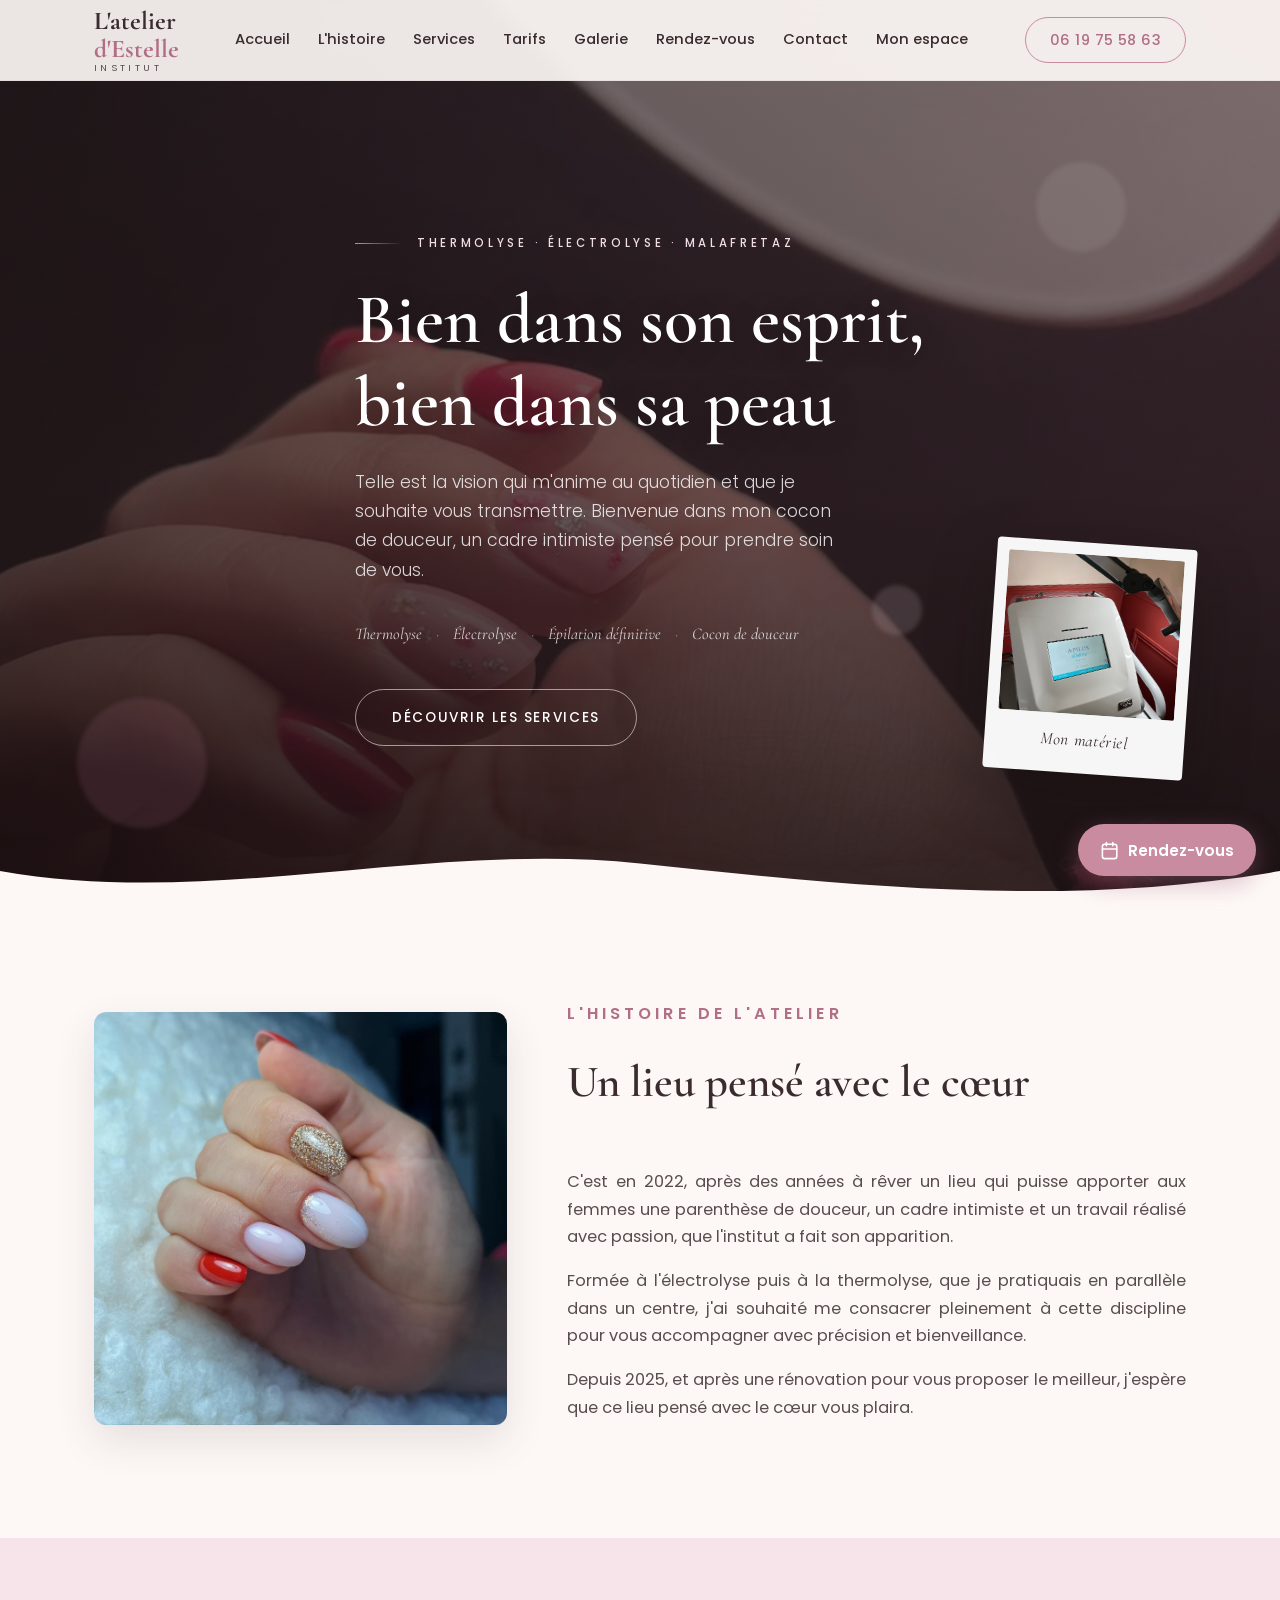
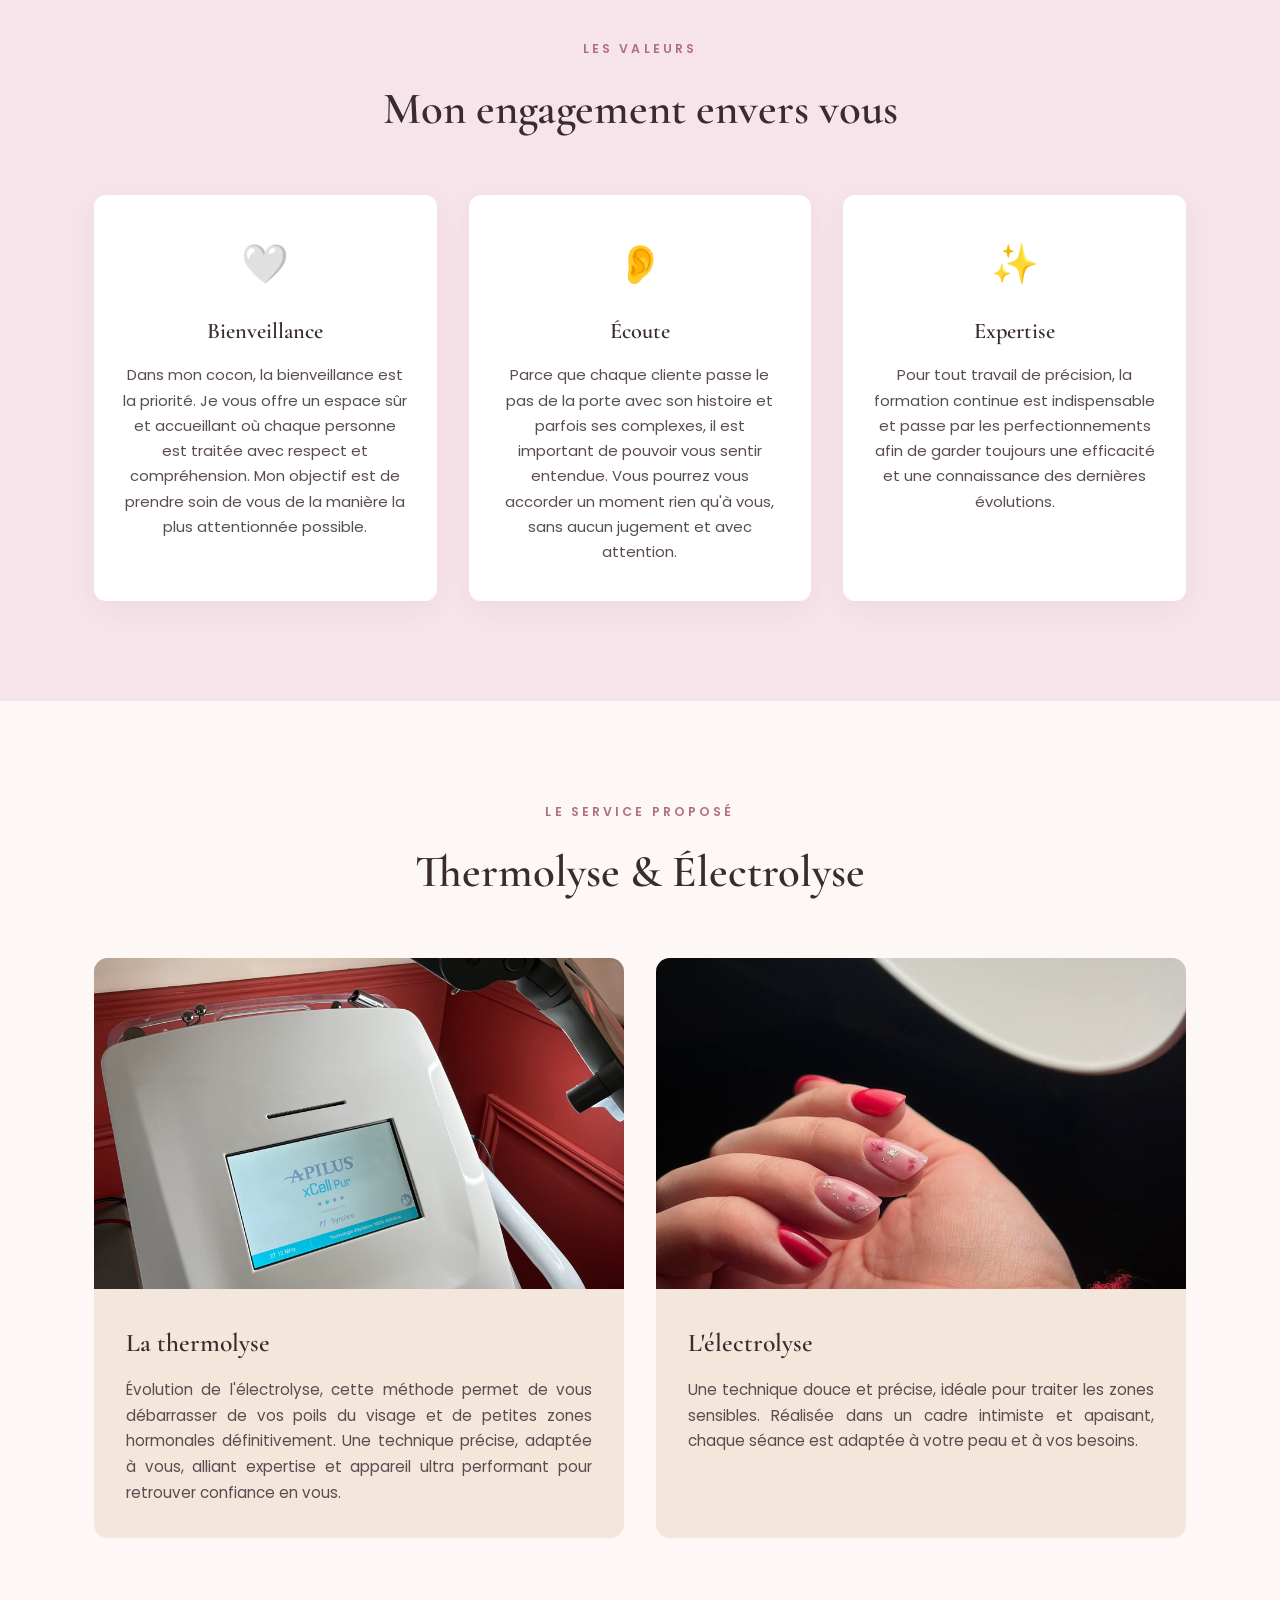
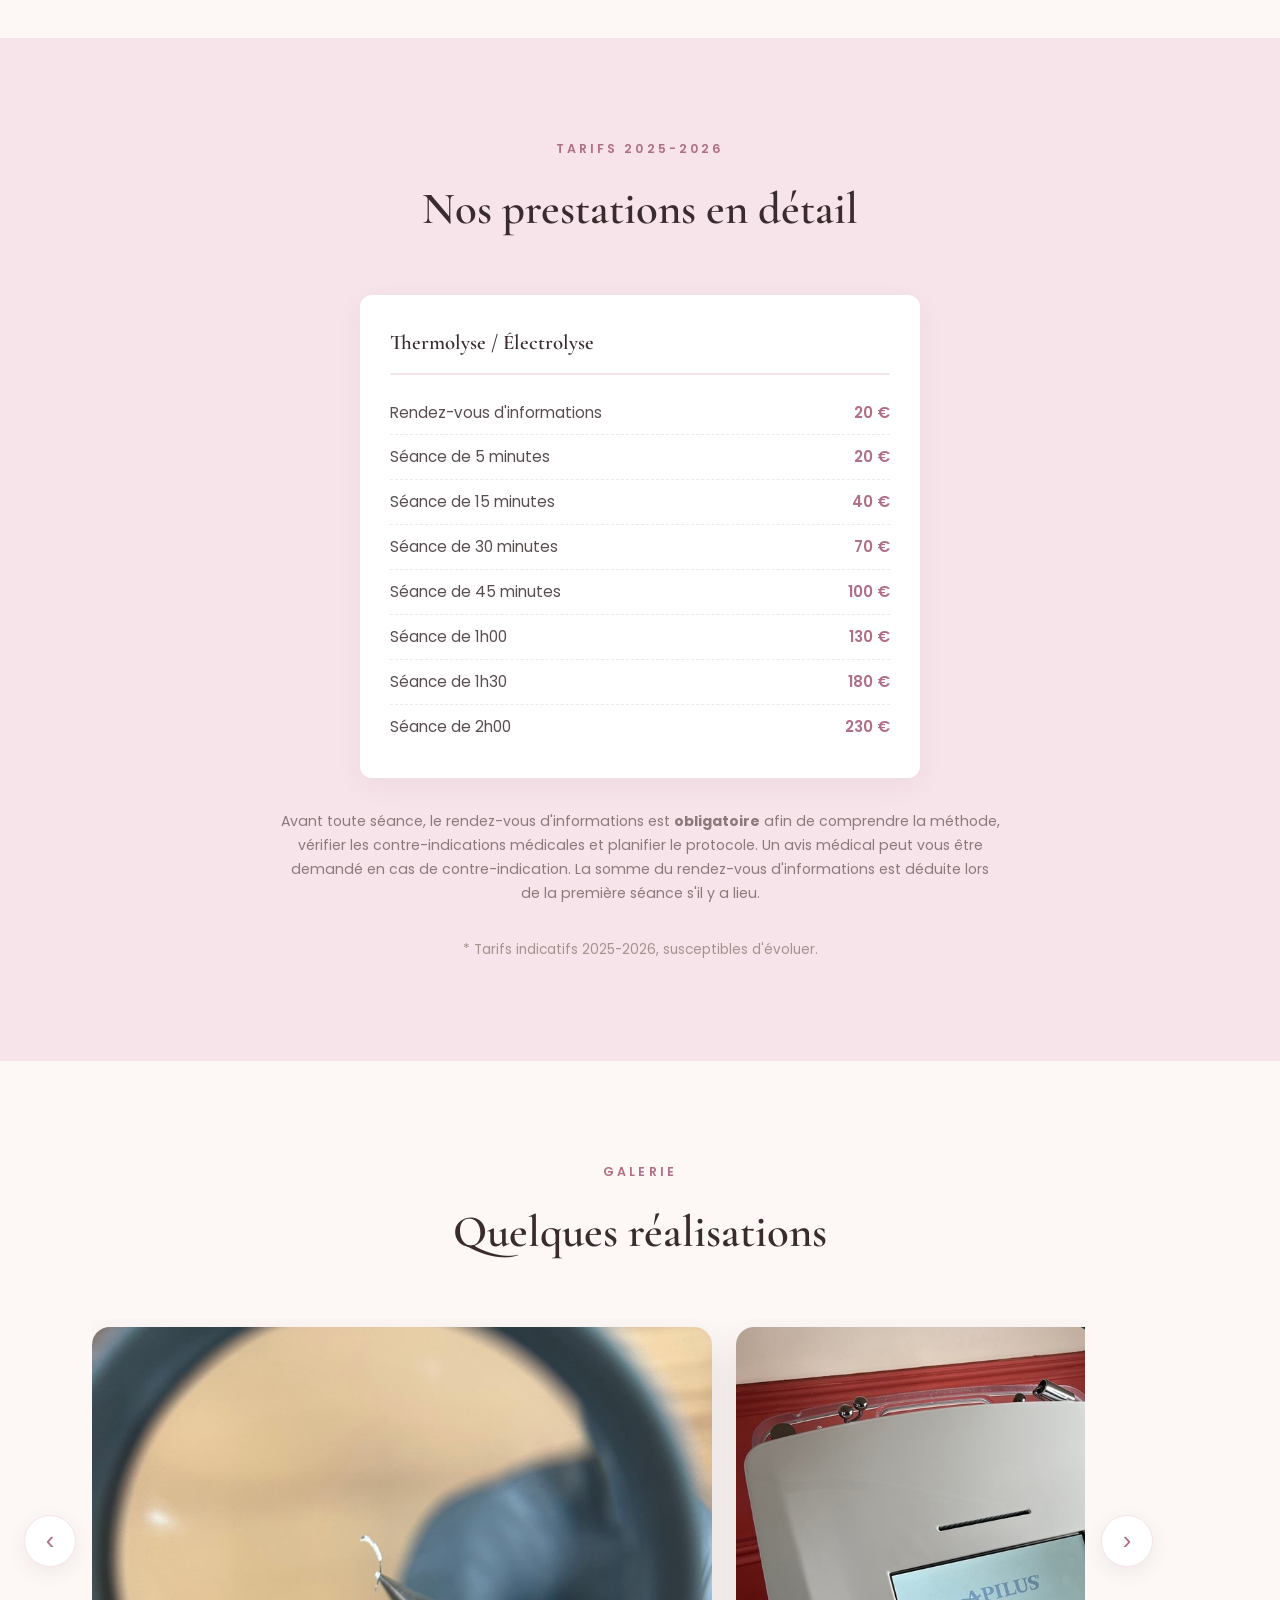
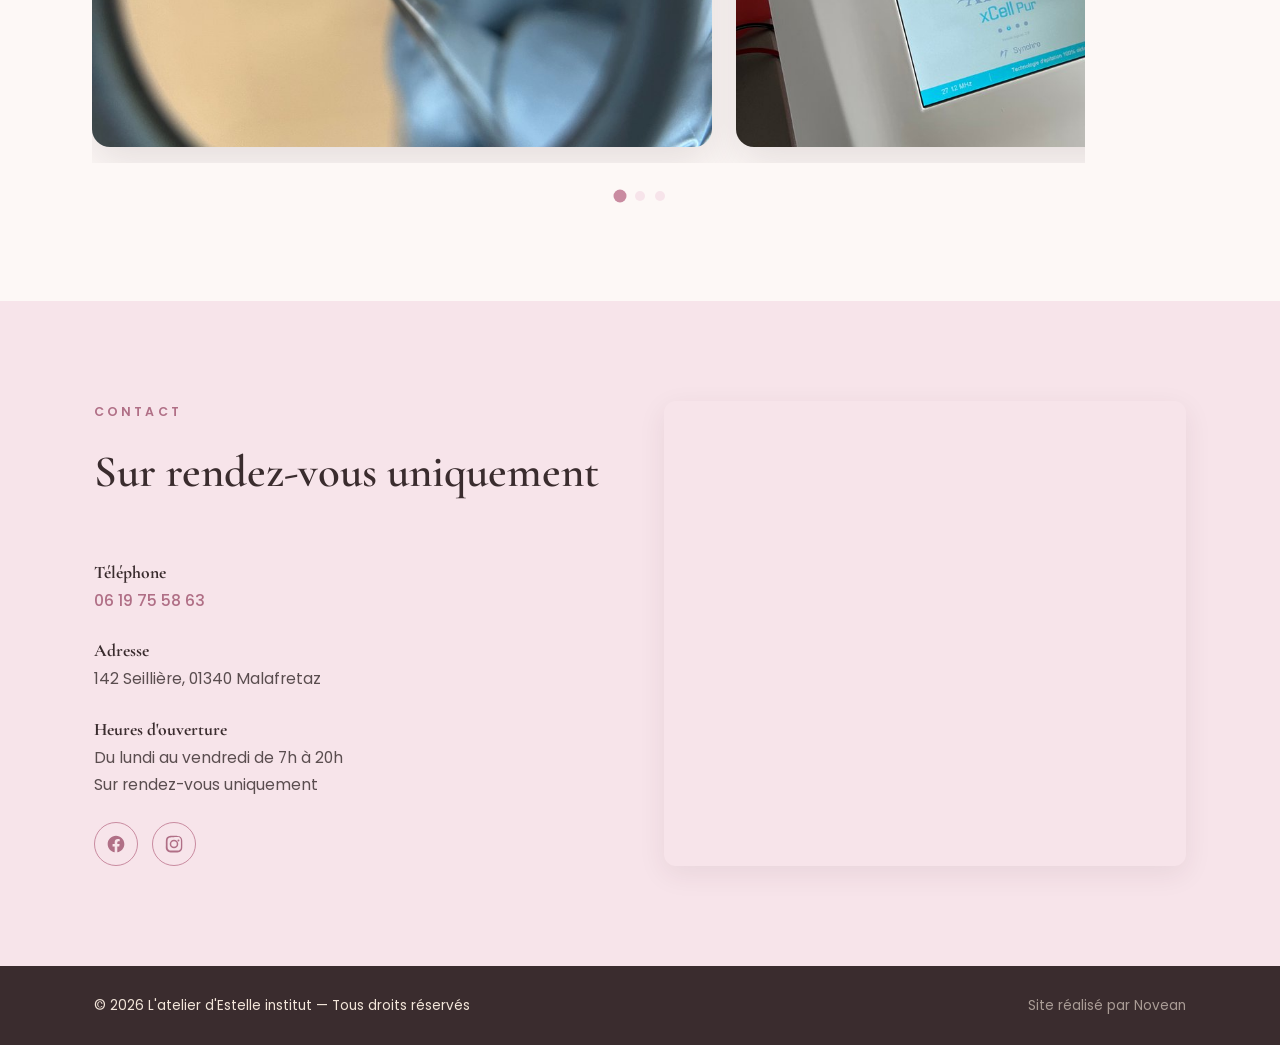
==== commit 1dfbe5ce: "fix: icone calendrier coherente (svg) + ameliore espacements du panel rendez-vous mobile" ====
--- a/index.html
+++ b/index.html
@@ -305,7 +305,7 @@
   </div>
 </footer>
 
-<button type="button" class="rdv-bubble rdv-trigger" aria-label="Prendre rendez-vous">📅<span>Rendez-vous</span></button>
+<button type="button" class="rdv-bubble rdv-trigger" aria-label="Prendre rendez-vous"><svg class="rdv-bubble__icon" xmlns="http://www.w3.org/2000/svg" viewBox="0 0 24 24" fill="none" stroke="currentColor" stroke-width="2" stroke-linecap="round" stroke-linejoin="round" aria-hidden="true"><rect x="3" y="4" width="18" height="18" rx="3"></rect><line x1="16" y1="2" x2="16" y2="6"></line><line x1="8" y1="2" x2="8" y2="6"></line><line x1="3" y1="10" x2="21" y2="10"></line></svg><span>Rendez-vous</span></button>
 
 <script src="js/booking.js"></script>
 <script src="js/main.js"></script>
--- a/css/style.css
+++ b/css/style.css
@@ -1352,6 +1352,12 @@
   transform: translateY(-2px);
 }
 
+.rdv-bubble__icon {
+  width: 1.2rem;
+  height: 1.2rem;
+  flex-shrink: 0;
+}
+
 @media (max-width: 600px) {
   .rdv-bubble {
     bottom: 16px;
@@ -1360,6 +1366,10 @@
     font-size: 1.3rem;
   }
   .rdv-bubble span { display: none; }
+  .rdv-bubble__icon {
+    width: 1.4rem;
+    height: 1.4rem;
+  }
 }
 
 /* ===== Popup de prise de rendez-vous ===== */
@@ -1424,7 +1434,15 @@
     max-height: 100%;
     height: 100%;
     border-radius: 0;
-    padding: 1.5rem;
-    padding-top: 3.5rem;
+    padding: 1rem;
+    padding-top: 3.25rem;
   }
-}
+  .rdv-modal__content .section__kicker { margin-bottom: 6px; }
+  .rdv-modal__content .section__title {
+    font-size: 1.5rem;
+    margin-bottom: 1.25rem;
+    line-height: 1.25;
+  }
+  .rdv-modal__content .booking-card { padding: 0.25rem; }
+  .booking-steps { margin-bottom: 1.25rem; }
+}
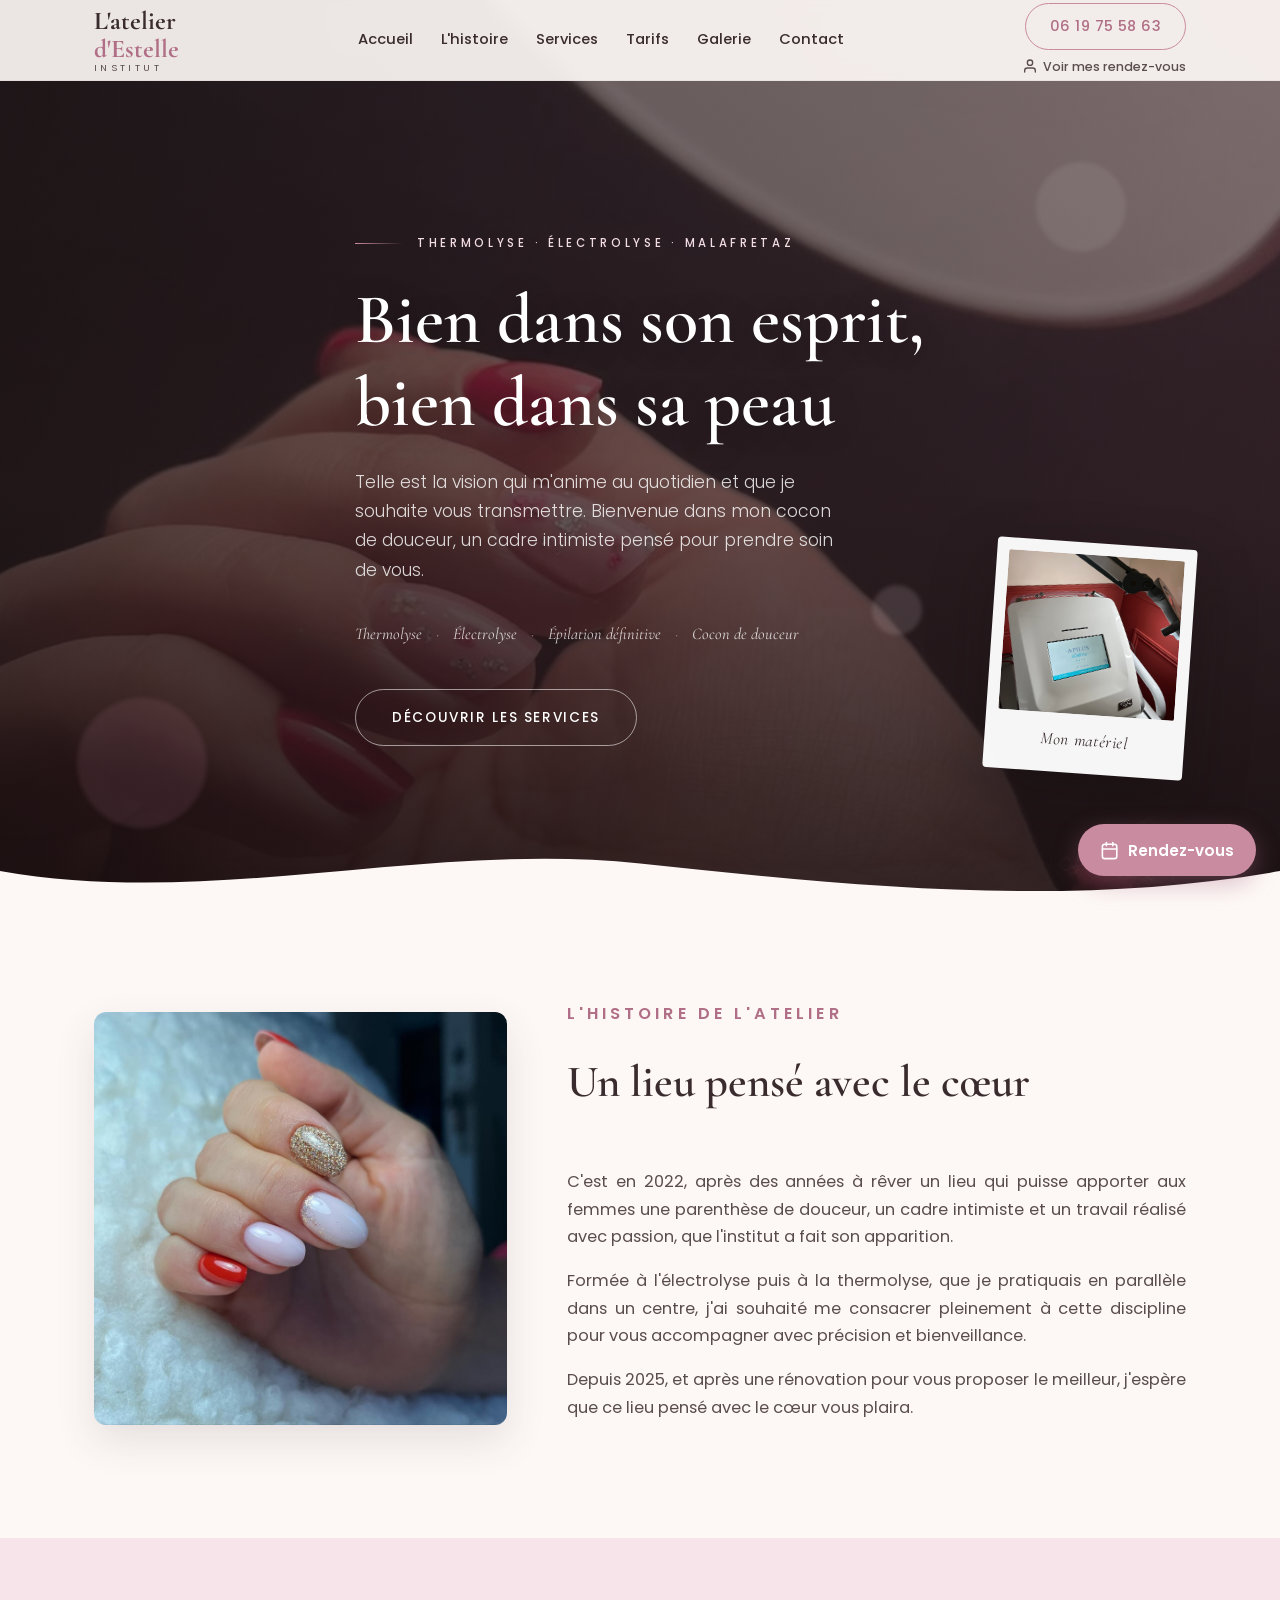
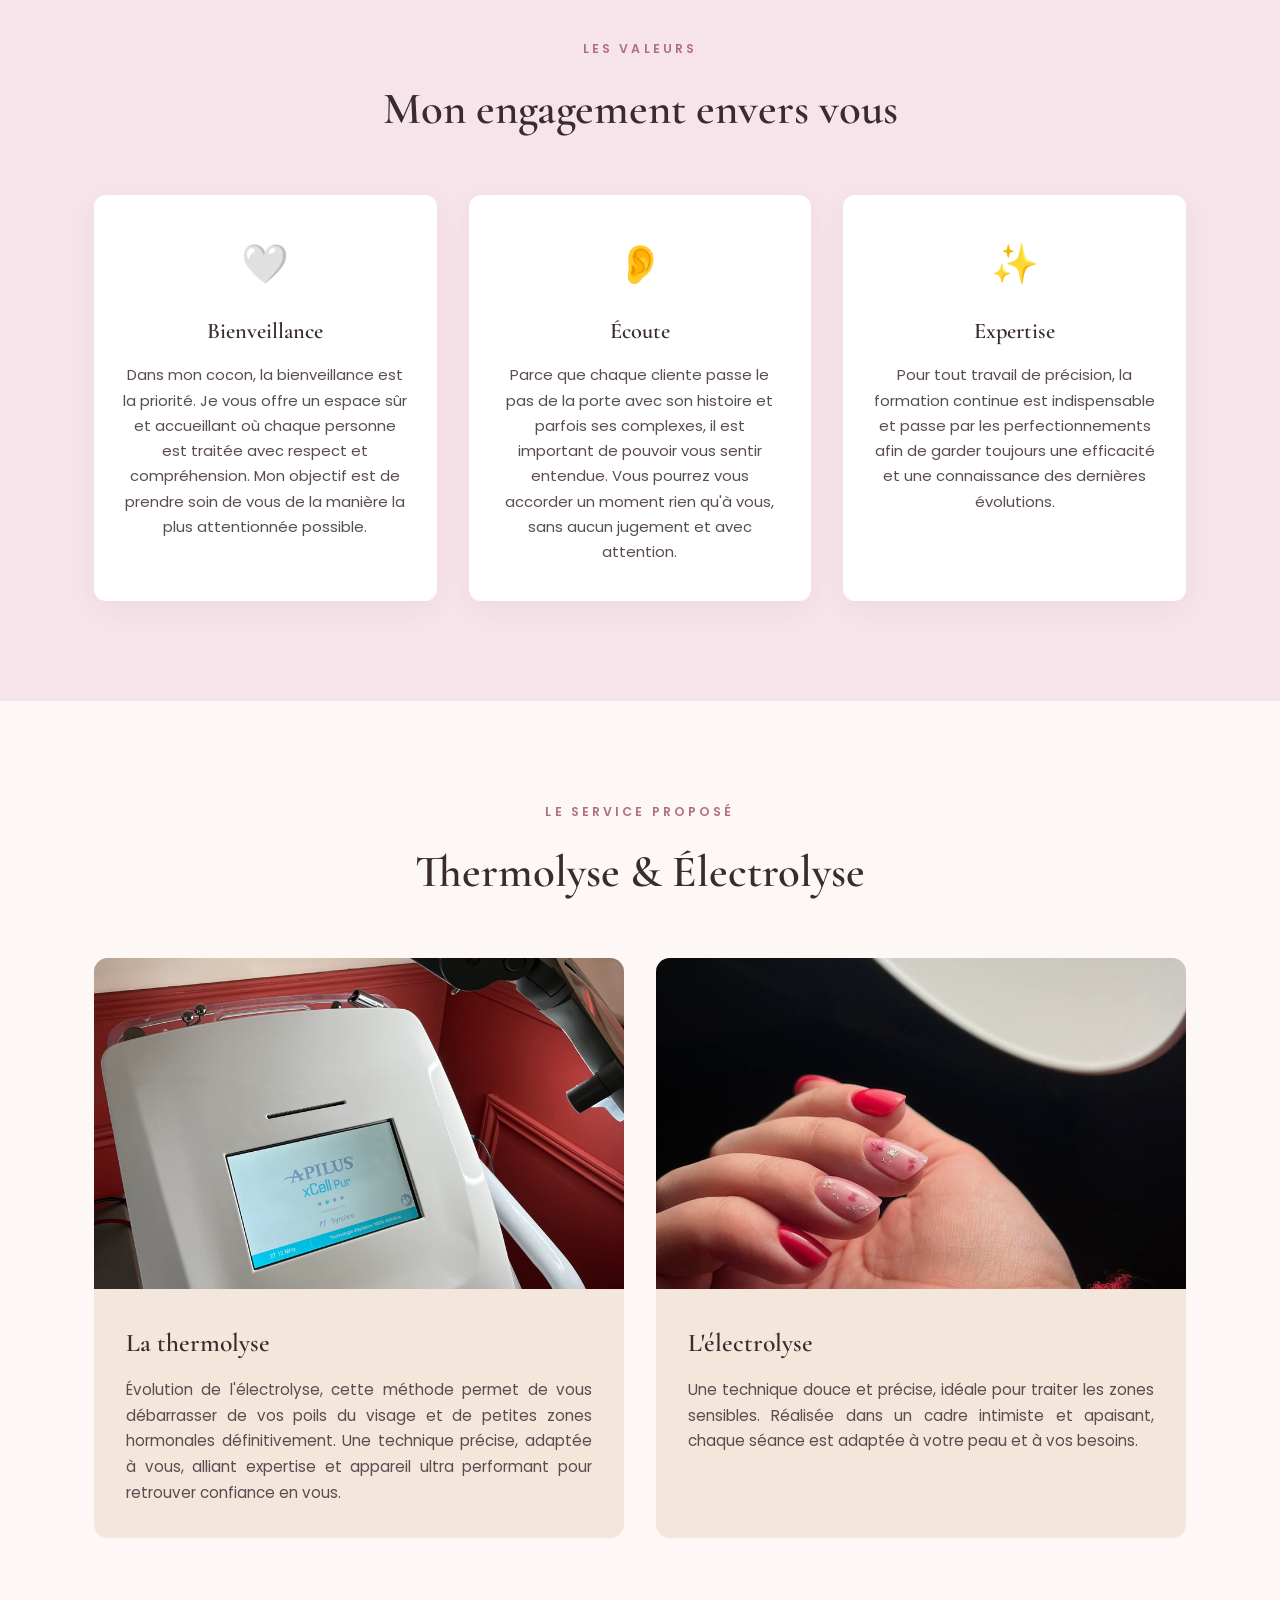
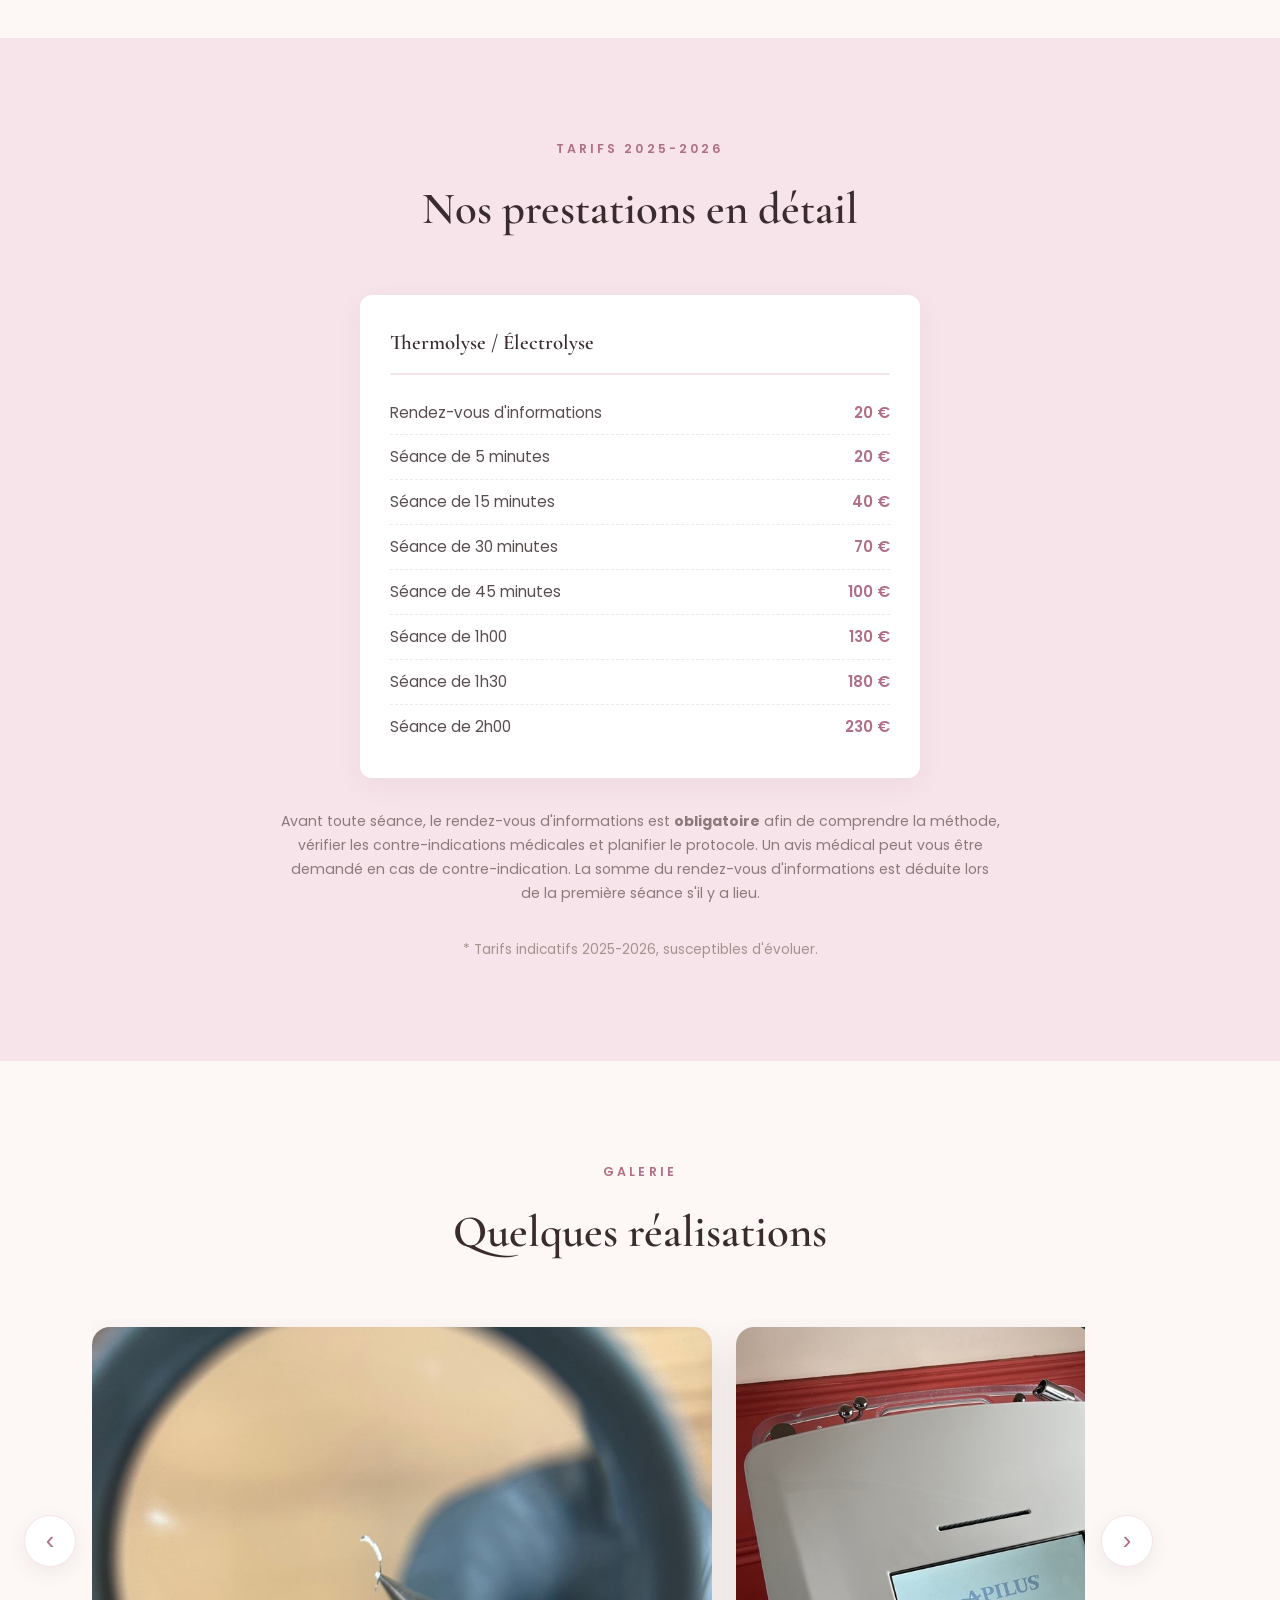
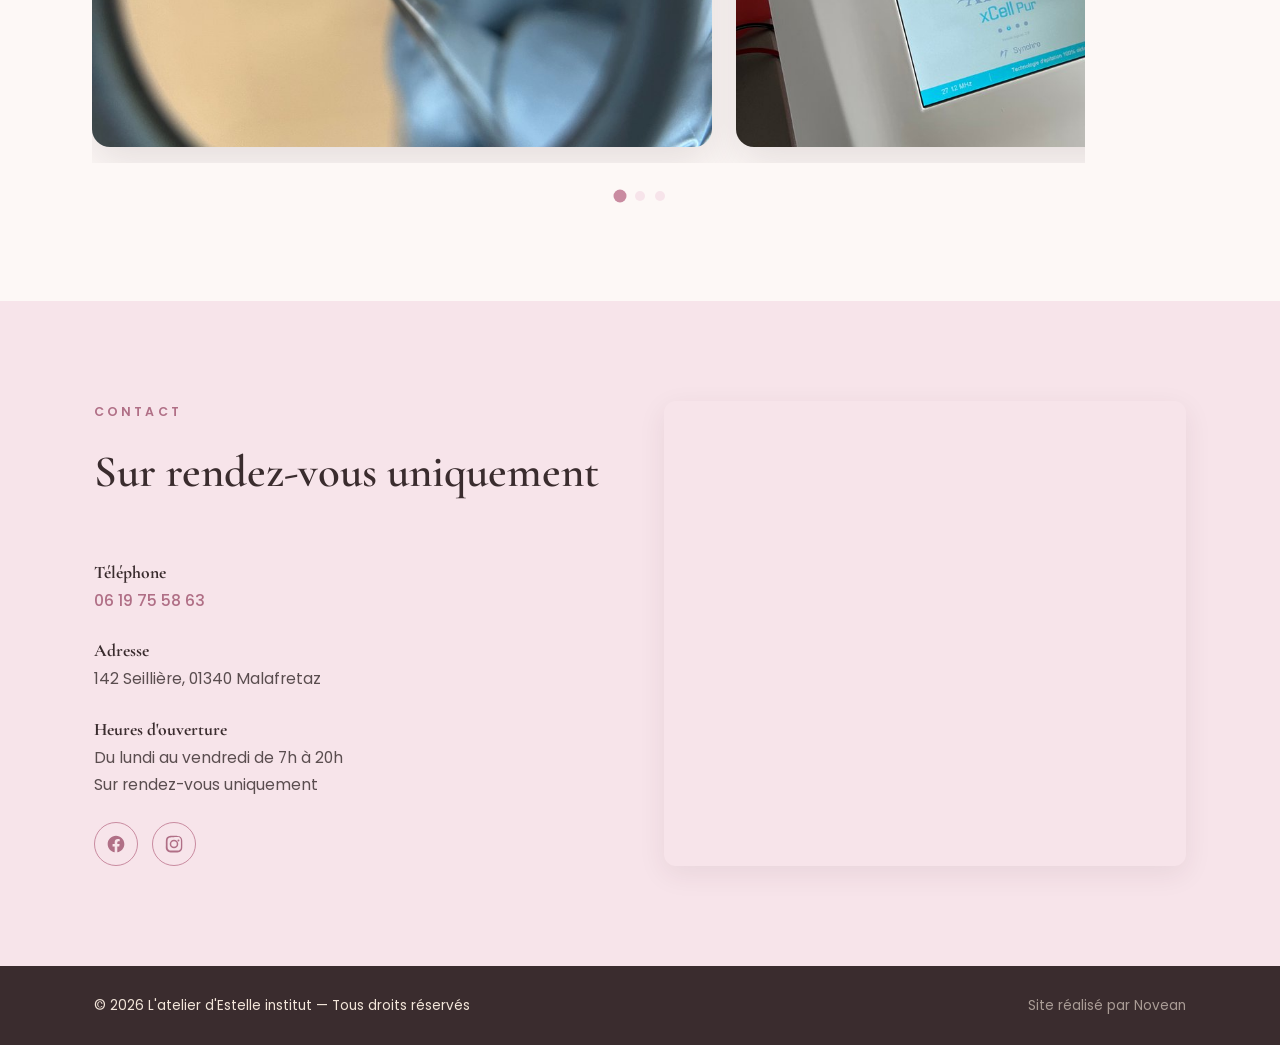
==== commit 6ab20bba: "feat: nav simplifiee + lien Mon espace pres du telephone (desktop) / icone profil (mobile), padding " ====
--- a/index.html
+++ b/index.html
@@ -28,11 +28,18 @@
       <a href="#services">Services</a>
       <a href="#tarifs">Tarifs</a>
       <a href="#galerie">Galerie</a>
-      <a href="#" class="rdv-trigger">Rendez-vous</a>
       <a href="#contact">Contact</a>
-      <a href="compte.html">Mon espace</a>
     </nav>
-    <a href="tel:0619755863" class="btn btn--ghost header__phone">06 19 75 58 63</a>
+    <div class="header__actions">
+      <a href="tel:0619755863" class="btn btn--ghost header__phone">06 19 75 58 63</a>
+      <a href="compte.html" class="header__account">
+        <svg xmlns="http://www.w3.org/2000/svg" viewBox="0 0 24 24" fill="none" stroke="currentColor" stroke-width="2" stroke-linecap="round" stroke-linejoin="round" aria-hidden="true"><path d="M20 21v-2a4 4 0 0 0-4-4H8a4 4 0 0 0-4 4v2"></path><circle cx="12" cy="7" r="4"></circle></svg>
+        <span>Voir mes rendez-vous</span>
+      </a>
+    </div>
+    <a href="compte.html" class="header__account-mobile" aria-label="Mon espace">
+      <svg xmlns="http://www.w3.org/2000/svg" viewBox="0 0 24 24" fill="none" stroke="currentColor" stroke-width="2" stroke-linecap="round" stroke-linejoin="round" aria-hidden="true"><path d="M20 21v-2a4 4 0 0 0-4-4H8a4 4 0 0 0-4 4v2"></path><circle cx="12" cy="7" r="4"></circle></svg>
+    </a>
     <button class="burger" id="burger" aria-label="Menu">
       <span></span><span></span><span></span>
     </button>
--- a/css/style.css
+++ b/css/style.css
@@ -197,6 +197,39 @@
 .nav a:hover::after { width: 100%; }
 
 .header__phone { display: inline-block; white-space: nowrap; }
+
+.header__actions {
+  display: flex;
+  flex-direction: column;
+  align-items: flex-end;
+  gap: 6px;
+}
+
+.header__account {
+  display: flex;
+  align-items: center;
+  gap: 5px;
+  font-size: 0.78rem;
+  font-weight: 500;
+  color: var(--color-text);
+  text-decoration: none;
+  white-space: nowrap;
+  transition: color 0.2s ease;
+}
+.header__account:hover { color: var(--color-primary-dark); }
+.header__account svg { width: 16px; height: 16px; flex-shrink: 0; }
+
+.header__account-mobile {
+  display: none;
+  align-items: center;
+  justify-content: center;
+  width: 38px;
+  height: 38px;
+  border-radius: 50%;
+  background: var(--color-light);
+  color: var(--color-dark);
+}
+.header__account-mobile svg { width: 19px; height: 19px; }
 
 .burger {
   display: none;
@@ -647,6 +680,8 @@
   }
   .nav.open { transform: translateY(0); opacity: 1; }
   .header__phone { display: none; }
+  .header__actions { display: none; }
+  .header__account-mobile { display: flex; }
   .burger { display: flex; }
 }
 
@@ -1014,7 +1049,9 @@
 /* ===== Espace client ===== */
 .account {
   max-width: 720px;
+  width: 100%;
   margin: 0 auto;
+  min-width: 0;
   padding: 140px 20px 80px;
   min-height: 70vh;
 }
@@ -1184,7 +1221,7 @@
 .apt-card.status-confirmed { border-left-color: #6fbf73; }
 .apt-card.status-cancelled { border-left-color: #c0392b; opacity: 0.6; }
 .apt-card.status-pending { border-left-color: #e0a96d; }
-.apt-main { flex: 1; min-width: 200px; }
+.apt-main { flex: 1; min-width: 200px; max-width: 100%; overflow-wrap: anywhere; }
 .apt-date { font-weight: 700; color: var(--color-dark); font-size: 1.05rem; }
 .apt-service { color: var(--color-primary); font-weight: 600; margin-top: 0.2rem; }
 
@@ -1434,8 +1471,8 @@
     max-height: 100%;
     height: 100%;
     border-radius: 0;
-    padding: 1rem;
-    padding-top: 3.25rem;
+    padding: 1.25rem;
+    padding-top: 3.5rem;
   }
   .rdv-modal__content .section__kicker { margin-bottom: 6px; }
   .rdv-modal__content .section__title {
@@ -1443,6 +1480,6 @@
     margin-bottom: 1.25rem;
     line-height: 1.25;
   }
-  .rdv-modal__content .booking-card { padding: 0.25rem; }
+  .rdv-modal__content .booking-card { padding: 0.5rem; }
   .booking-steps { margin-bottom: 1.25rem; }
 }
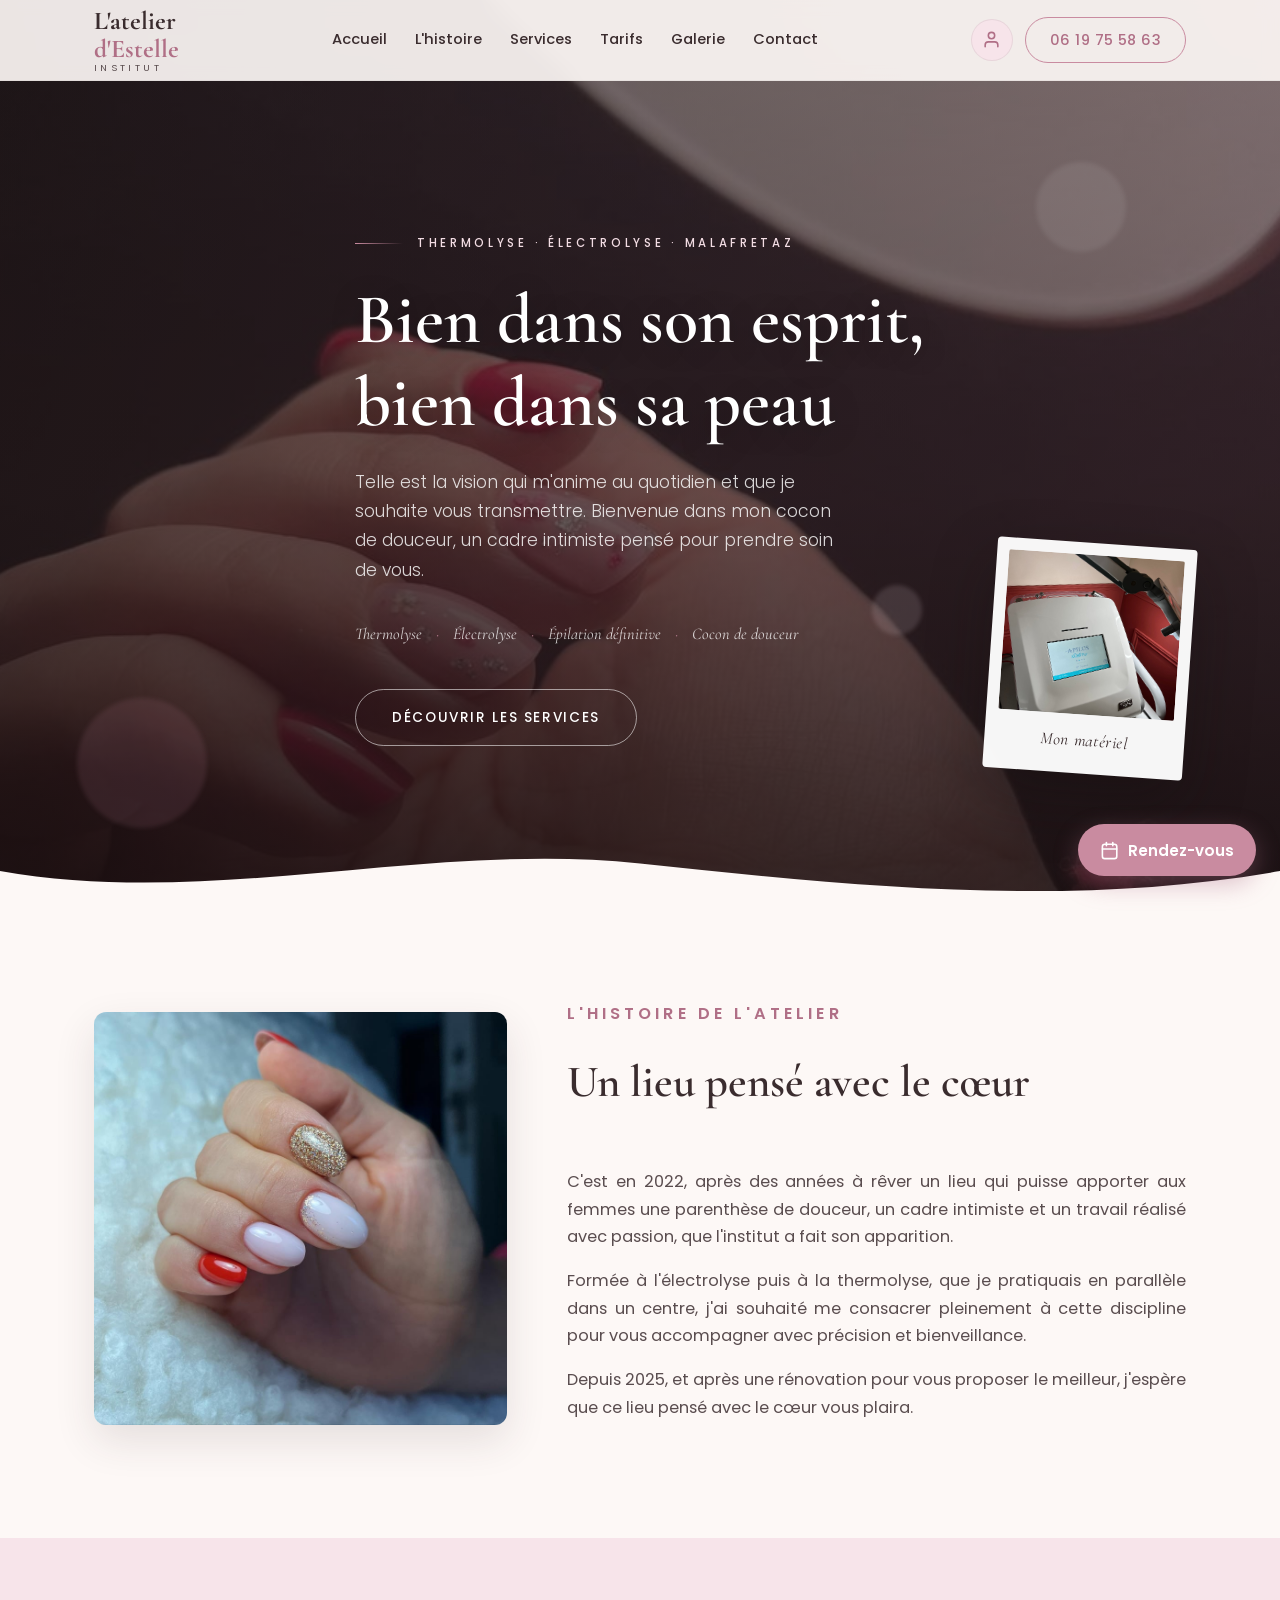
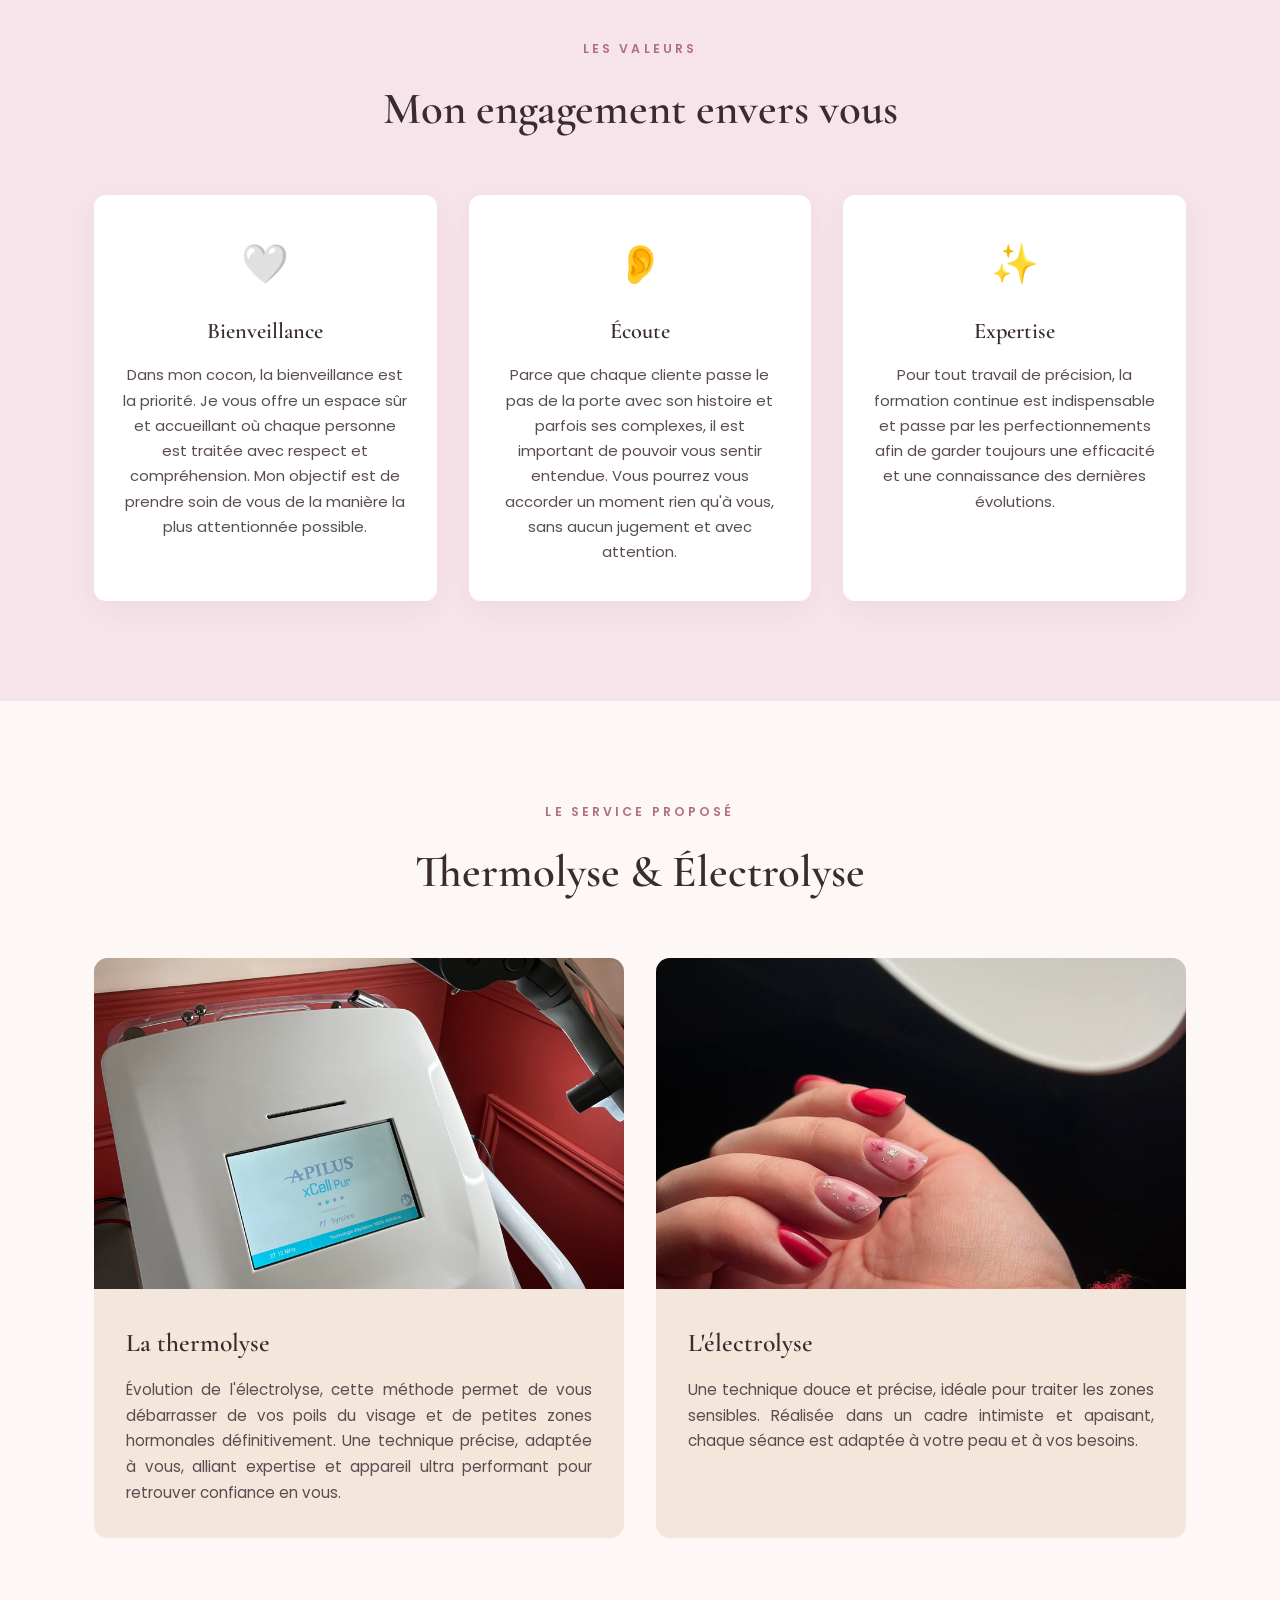
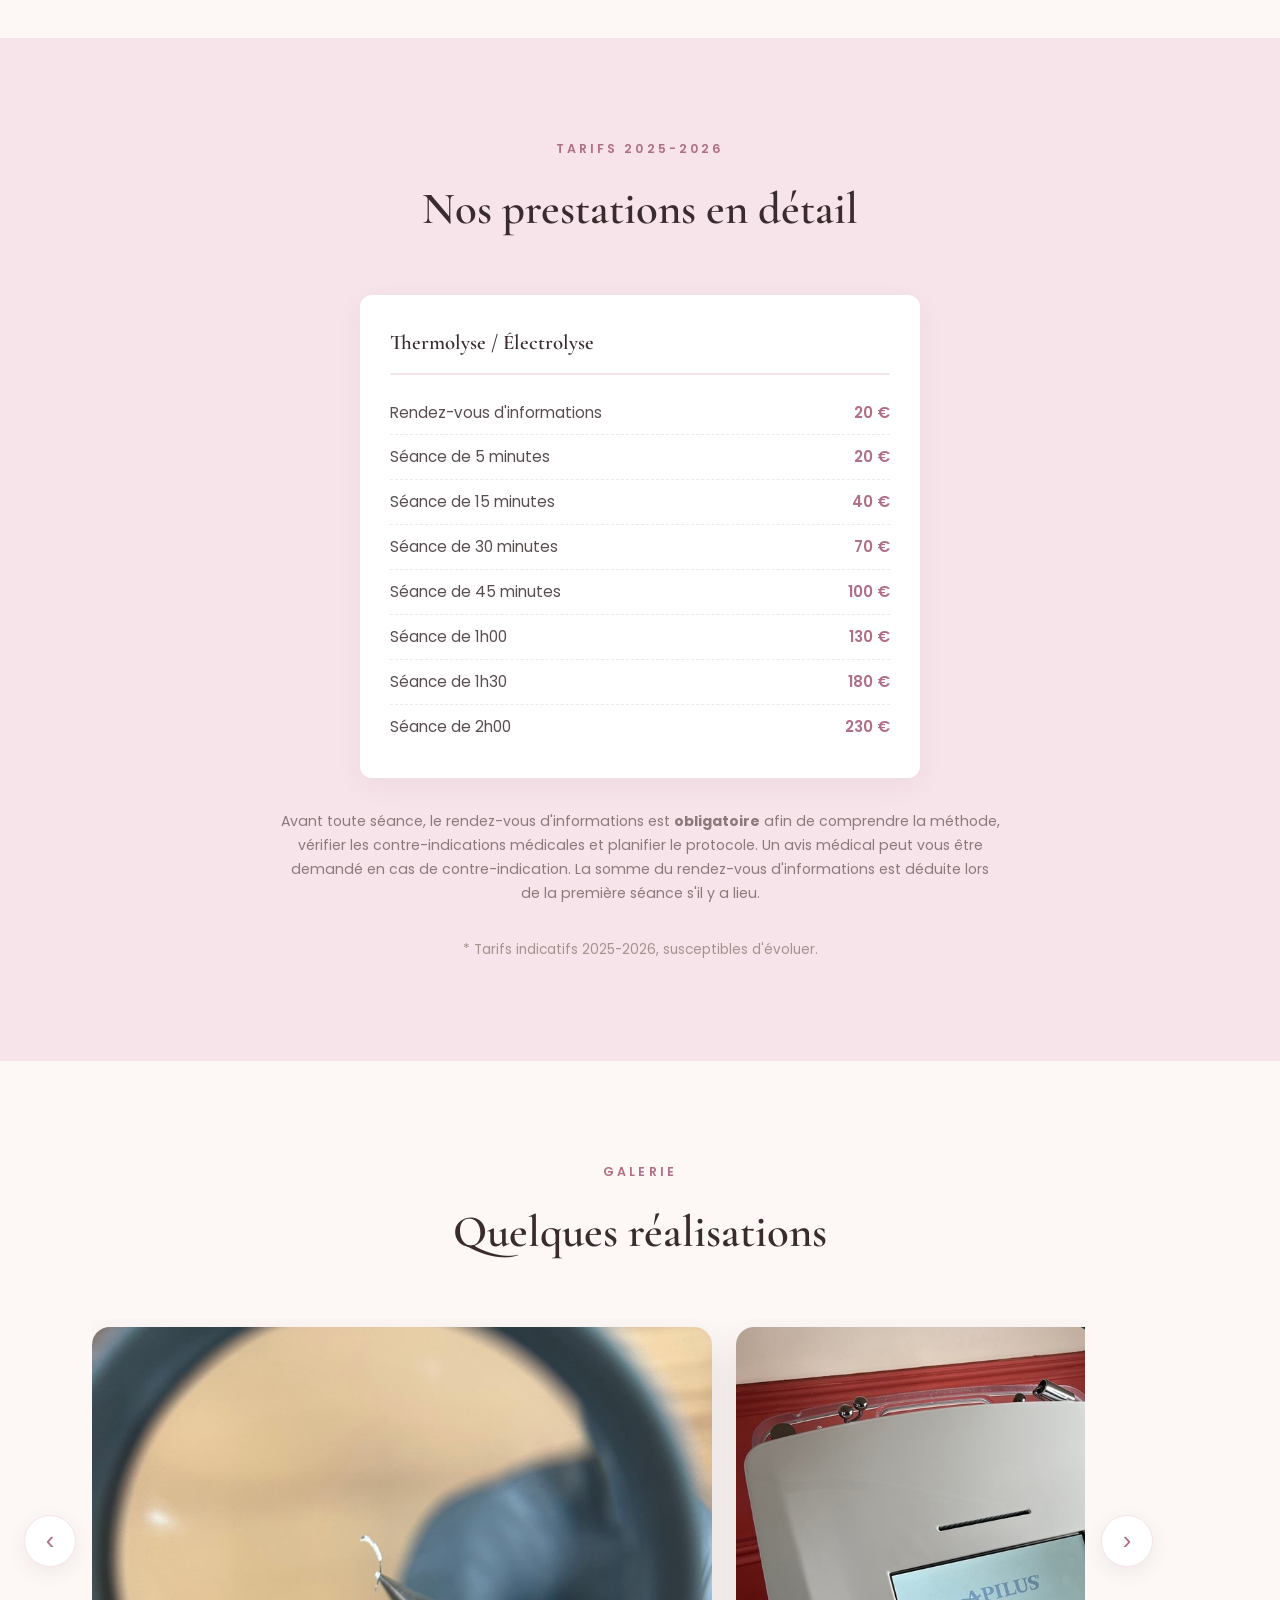
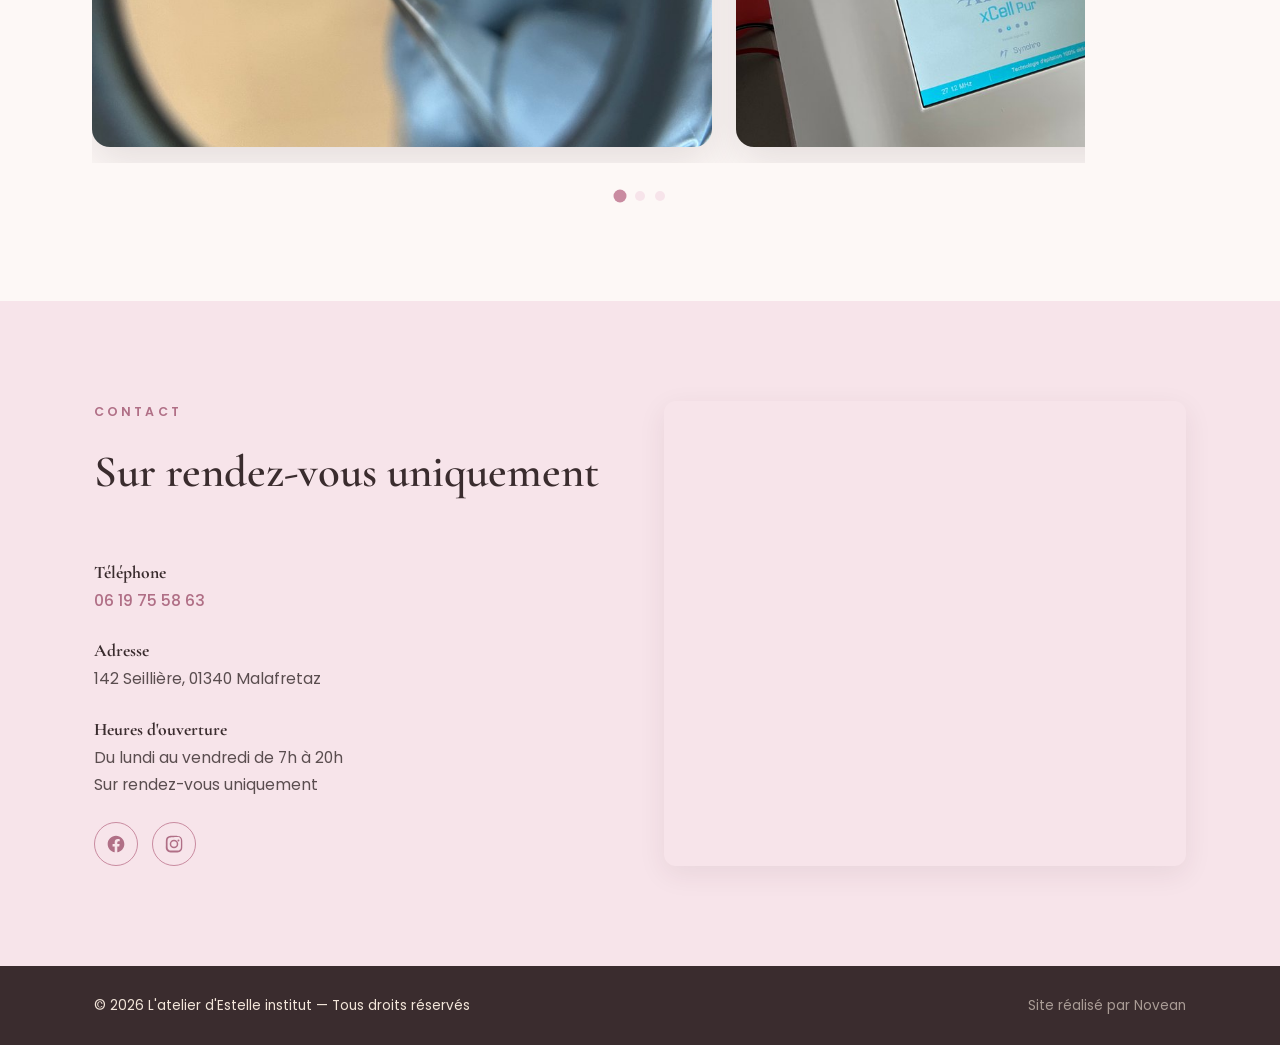
==== commit 0dcd16f6: "style: icone profil design (cercle, hover gradient), groupee avec telephone (desk) et burger (mobile" ====
--- a/index.html
+++ b/index.html
@@ -30,19 +30,20 @@
       <a href="#galerie">Galerie</a>
       <a href="#contact">Contact</a>
     </nav>
-    <div class="header__actions">
-      <a href="tel:0619755863" class="btn btn--ghost header__phone">06 19 75 58 63</a>
-      <a href="compte.html" class="header__account">
+    <div class="header__right">
+      <div class="header__actions">
+        <a href="compte.html" class="header__account" aria-label="Mon espace" title="Mon espace">
+          <svg xmlns="http://www.w3.org/2000/svg" viewBox="0 0 24 24" fill="none" stroke="currentColor" stroke-width="2" stroke-linecap="round" stroke-linejoin="round" aria-hidden="true"><path d="M20 21v-2a4 4 0 0 0-4-4H8a4 4 0 0 0-4 4v2"></path><circle cx="12" cy="7" r="4"></circle></svg>
+        </a>
+        <a href="tel:0619755863" class="btn btn--ghost header__phone">06 19 75 58 63</a>
+      </div>
+      <a href="compte.html" class="header__account-mobile" aria-label="Mon espace" title="Mon espace">
         <svg xmlns="http://www.w3.org/2000/svg" viewBox="0 0 24 24" fill="none" stroke="currentColor" stroke-width="2" stroke-linecap="round" stroke-linejoin="round" aria-hidden="true"><path d="M20 21v-2a4 4 0 0 0-4-4H8a4 4 0 0 0-4 4v2"></path><circle cx="12" cy="7" r="4"></circle></svg>
-        <span>Voir mes rendez-vous</span>
       </a>
-    </div>
-    <a href="compte.html" class="header__account-mobile" aria-label="Mon espace">
-      <svg xmlns="http://www.w3.org/2000/svg" viewBox="0 0 24 24" fill="none" stroke="currentColor" stroke-width="2" stroke-linecap="round" stroke-linejoin="round" aria-hidden="true"><path d="M20 21v-2a4 4 0 0 0-4-4H8a4 4 0 0 0-4 4v2"></path><circle cx="12" cy="7" r="4"></circle></svg>
-    </a>
-    <button class="burger" id="burger" aria-label="Menu">
-      <span></span><span></span><span></span>
-    </button>
+      <button class="burger" id="burger" aria-label="Menu">
+        <span></span><span></span><span></span>
+      </button>
+    </div>
   </div>
 </header>
 
--- a/css/style.css
+++ b/css/style.css
@@ -198,38 +198,43 @@
 
 .header__phone { display: inline-block; white-space: nowrap; }
 
+.header__right {
+  display: flex;
+  align-items: center;
+  gap: 14px;
+}
+
 .header__actions {
   display: flex;
-  flex-direction: column;
-  align-items: flex-end;
-  gap: 6px;
-}
-
-.header__account {
-  display: flex;
-  align-items: center;
-  gap: 5px;
-  font-size: 0.78rem;
-  font-weight: 500;
-  color: var(--color-text);
-  text-decoration: none;
-  white-space: nowrap;
-  transition: color 0.2s ease;
-}
-.header__account:hover { color: var(--color-primary-dark); }
-.header__account svg { width: 16px; height: 16px; flex-shrink: 0; }
-
+  align-items: center;
+  gap: 12px;
+}
+
+.header__account,
 .header__account-mobile {
-  display: none;
+  display: flex;
   align-items: center;
   justify-content: center;
-  width: 38px;
-  height: 38px;
+  width: 42px;
+  height: 42px;
   border-radius: 50%;
   background: var(--color-light);
-  color: var(--color-dark);
-}
+  border: 1px solid rgba(58, 44, 46, 0.08);
+  color: var(--color-primary-dark);
+  flex-shrink: 0;
+  transition: background 0.2s ease, color 0.2s ease, transform 0.2s ease, box-shadow 0.2s ease;
+}
+.header__account:hover,
+.header__account-mobile:hover {
+  background: linear-gradient(135deg, var(--color-primary), var(--color-primary-dark));
+  color: #fff;
+  transform: translateY(-1px);
+  box-shadow: 0 6px 16px rgba(176, 111, 134, 0.35);
+}
+.header__account svg,
 .header__account-mobile svg { width: 19px; height: 19px; }
+
+.header__account-mobile { display: none; width: 40px; height: 40px; }
 
 .burger {
   display: none;
@@ -679,8 +684,8 @@
     border-bottom: 1px solid rgba(0,0,0,0.05);
   }
   .nav.open { transform: translateY(0); opacity: 1; }
-  .header__phone { display: none; }
   .header__actions { display: none; }
+  .header__right { gap: 10px; }
   .header__account-mobile { display: flex; }
   .burger { display: flex; }
 }
@@ -1320,20 +1325,18 @@
   .account__header h1 { font-size: 1.6rem; }
 
   .account__tabs {
-    flex-wrap: nowrap;
-    overflow-x: auto;
-    -webkit-overflow-scrolling: touch;
-    gap: 0.5rem;
-    padding-bottom: 4px;
-    margin: 0 -14px 1.25rem;
-    padding-left: 14px;
-    padding-right: 14px;
+    display: grid;
+    grid-template-columns: repeat(3, 1fr);
+    gap: 0.4rem;
+    margin: 0 0 1.25rem;
   }
   .account__tab {
-    flex: 0 0 auto;
-    padding: 0.55rem 1.1rem;
-    font-size: 0.88rem;
-    white-space: nowrap;
+    padding: 0.55rem 0.4rem;
+    font-size: 0.78rem;
+    white-space: normal;
+    line-height: 1.2;
+    text-align: center;
+    min-width: 0;
   }
 
   .apt-card {
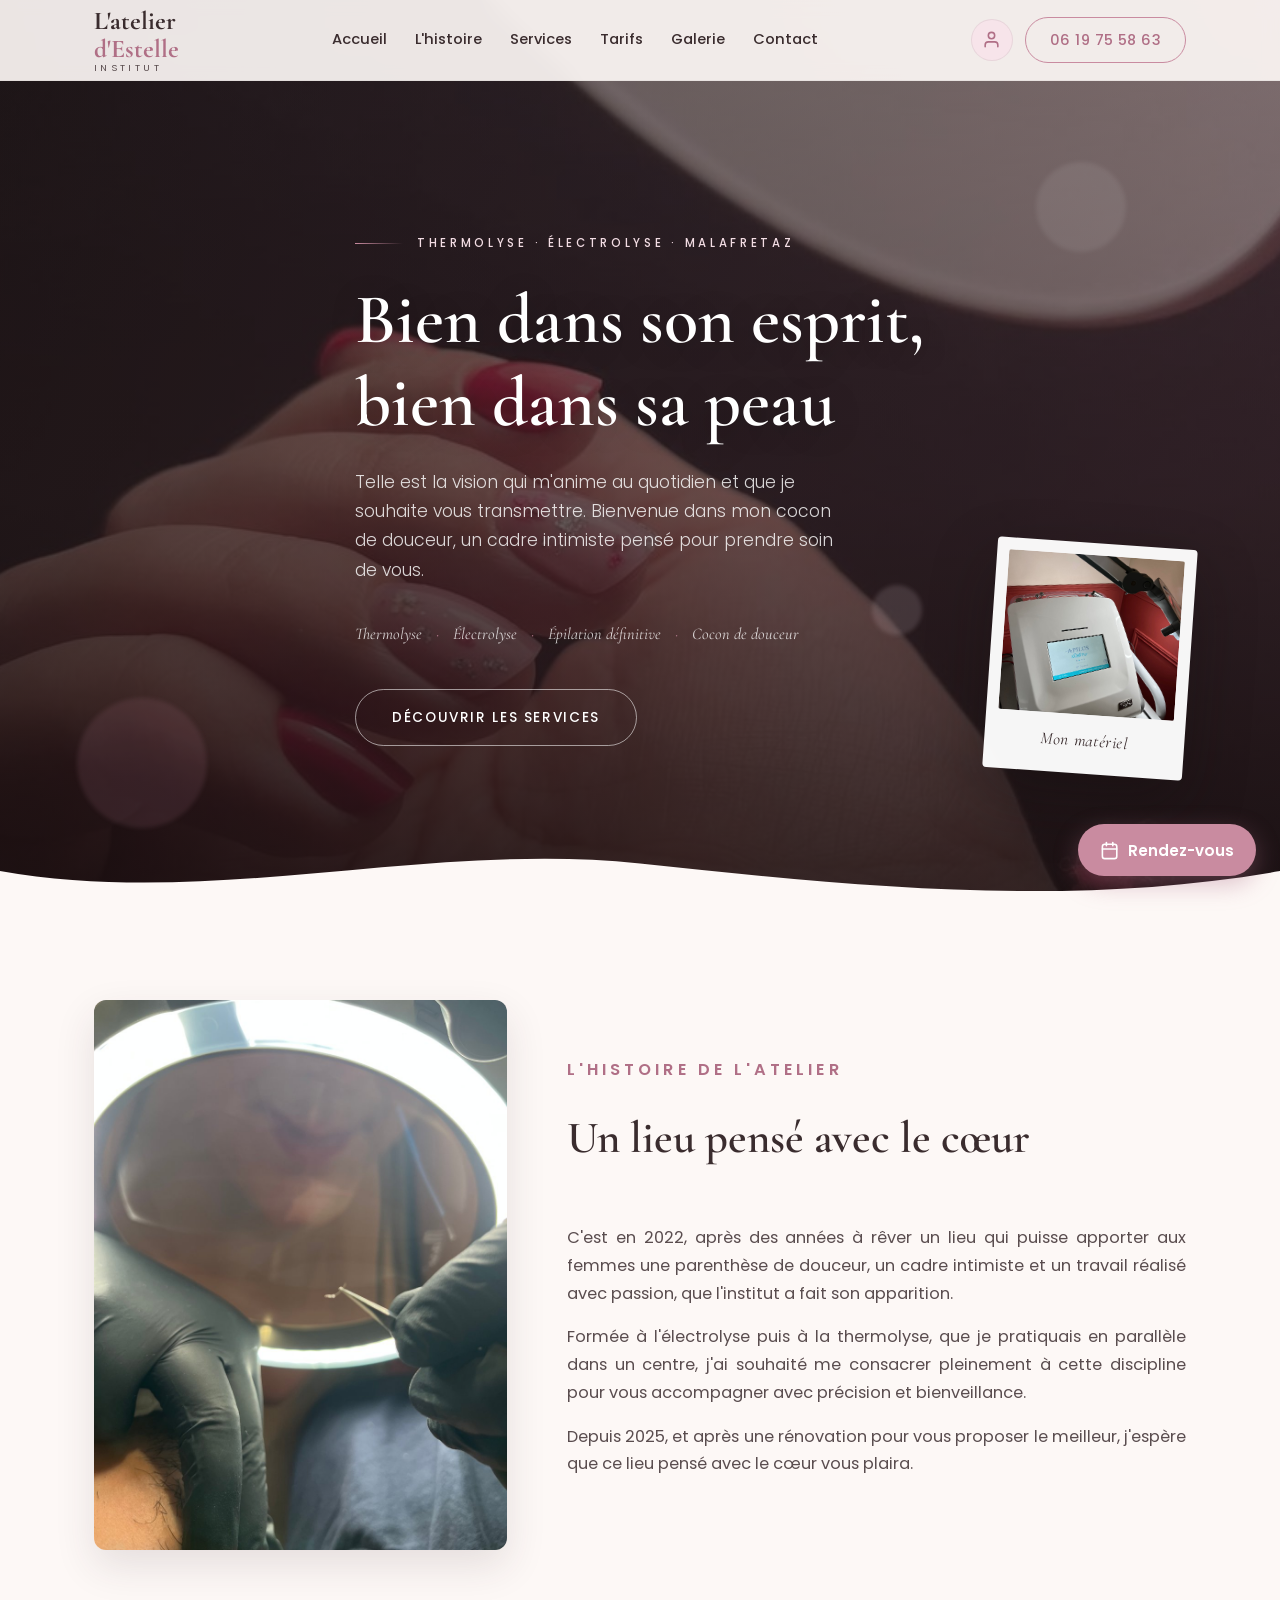
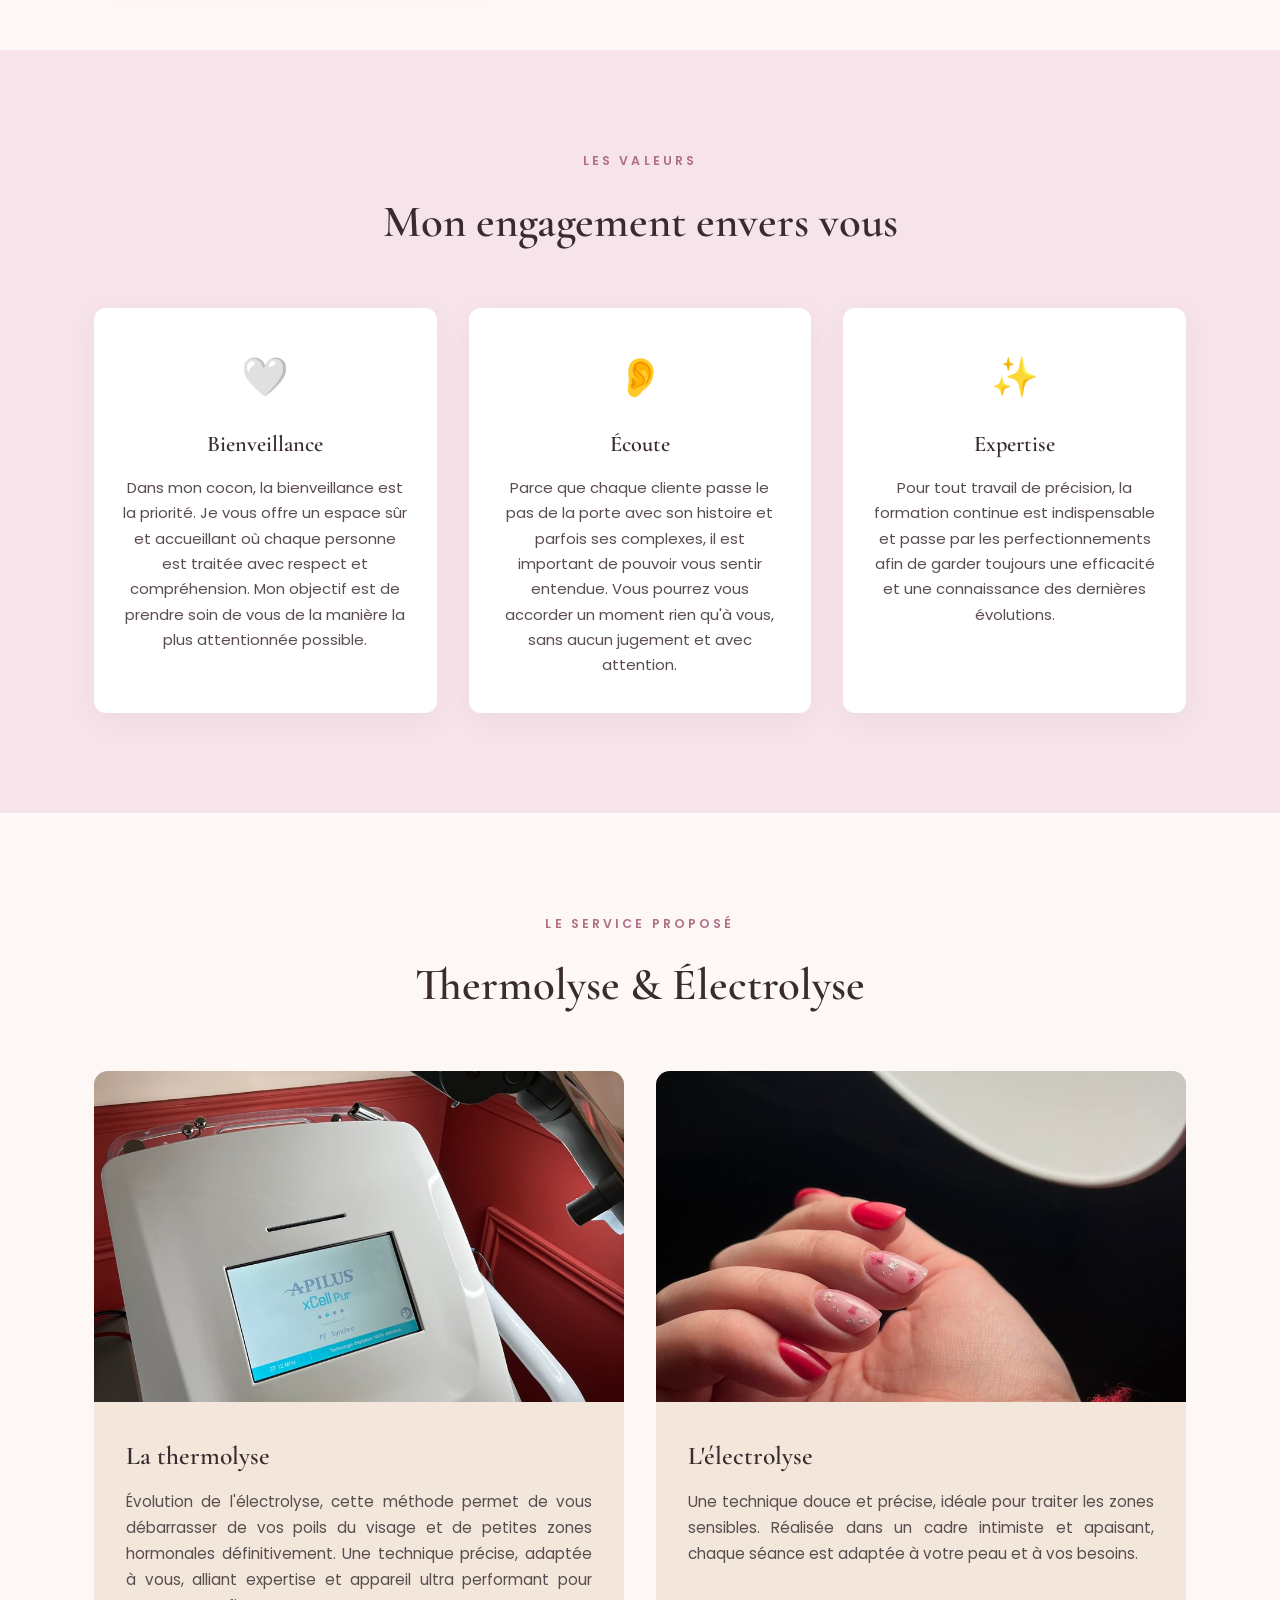
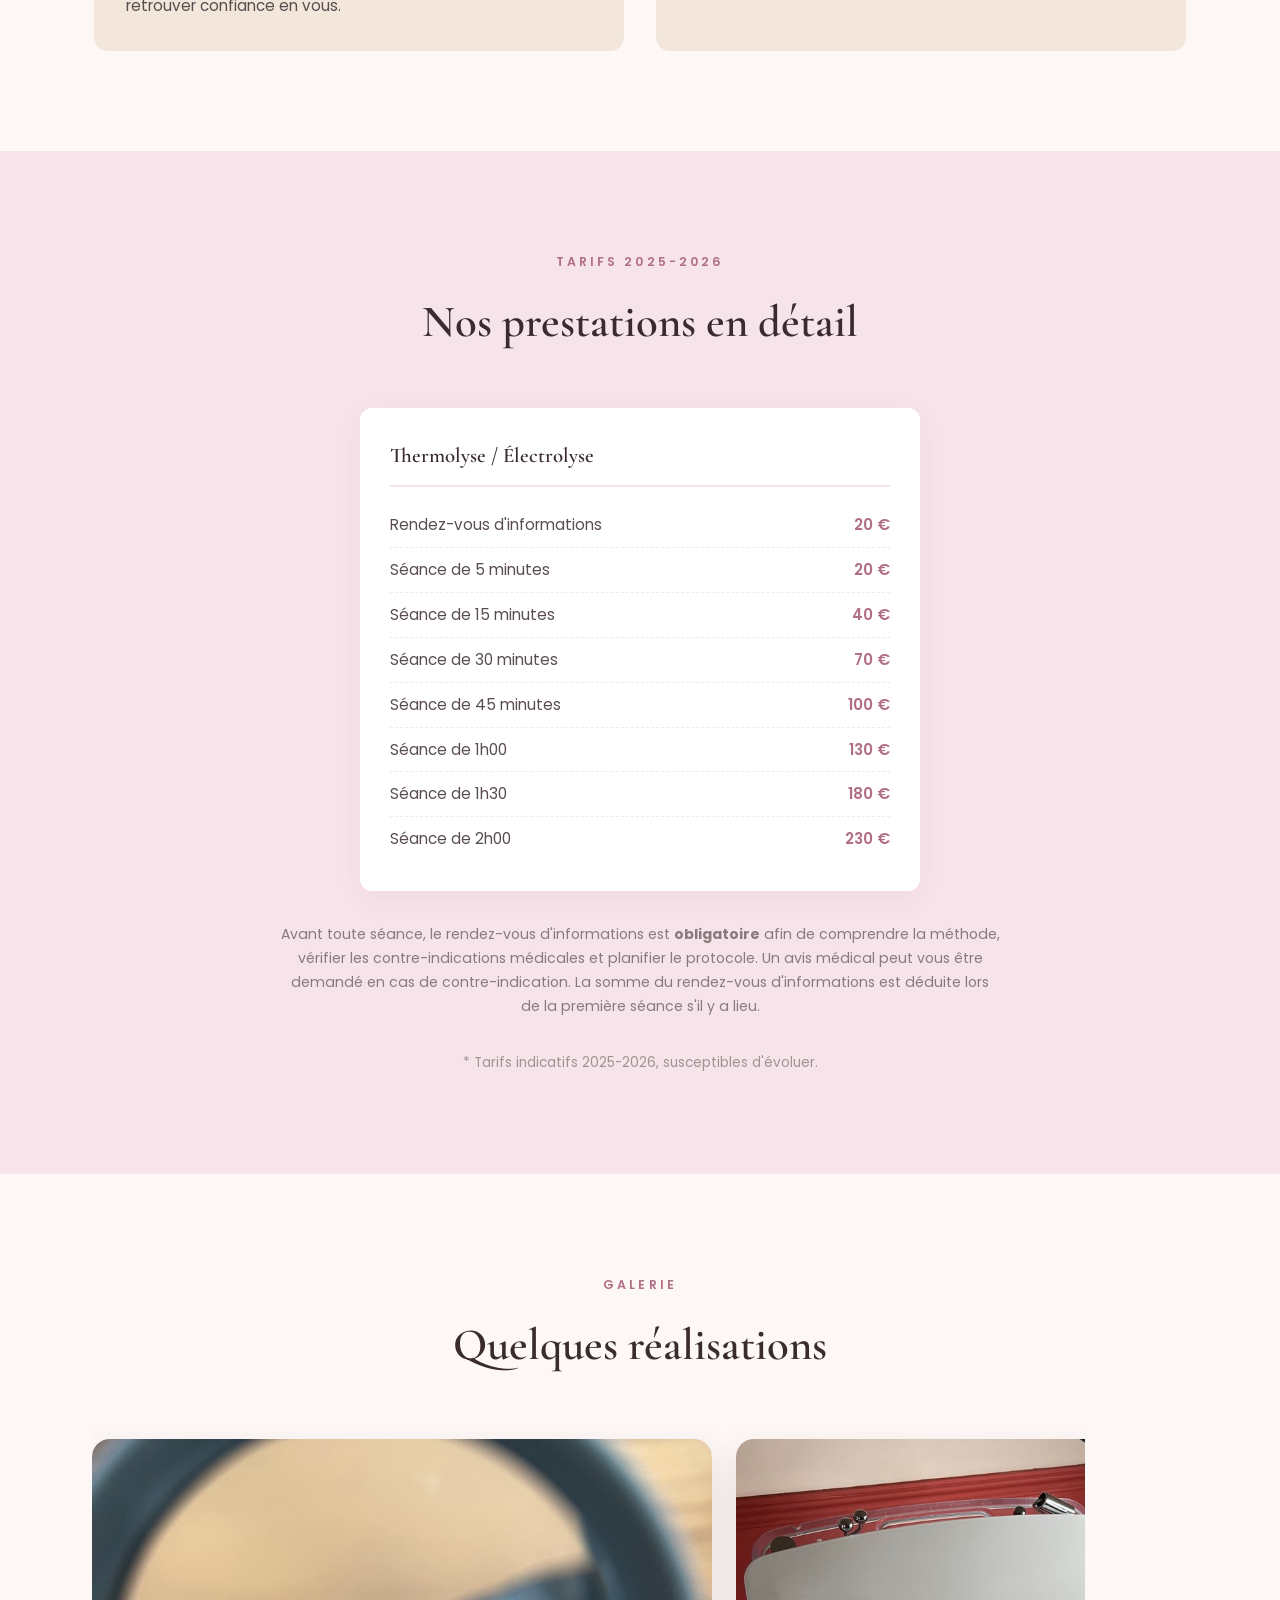
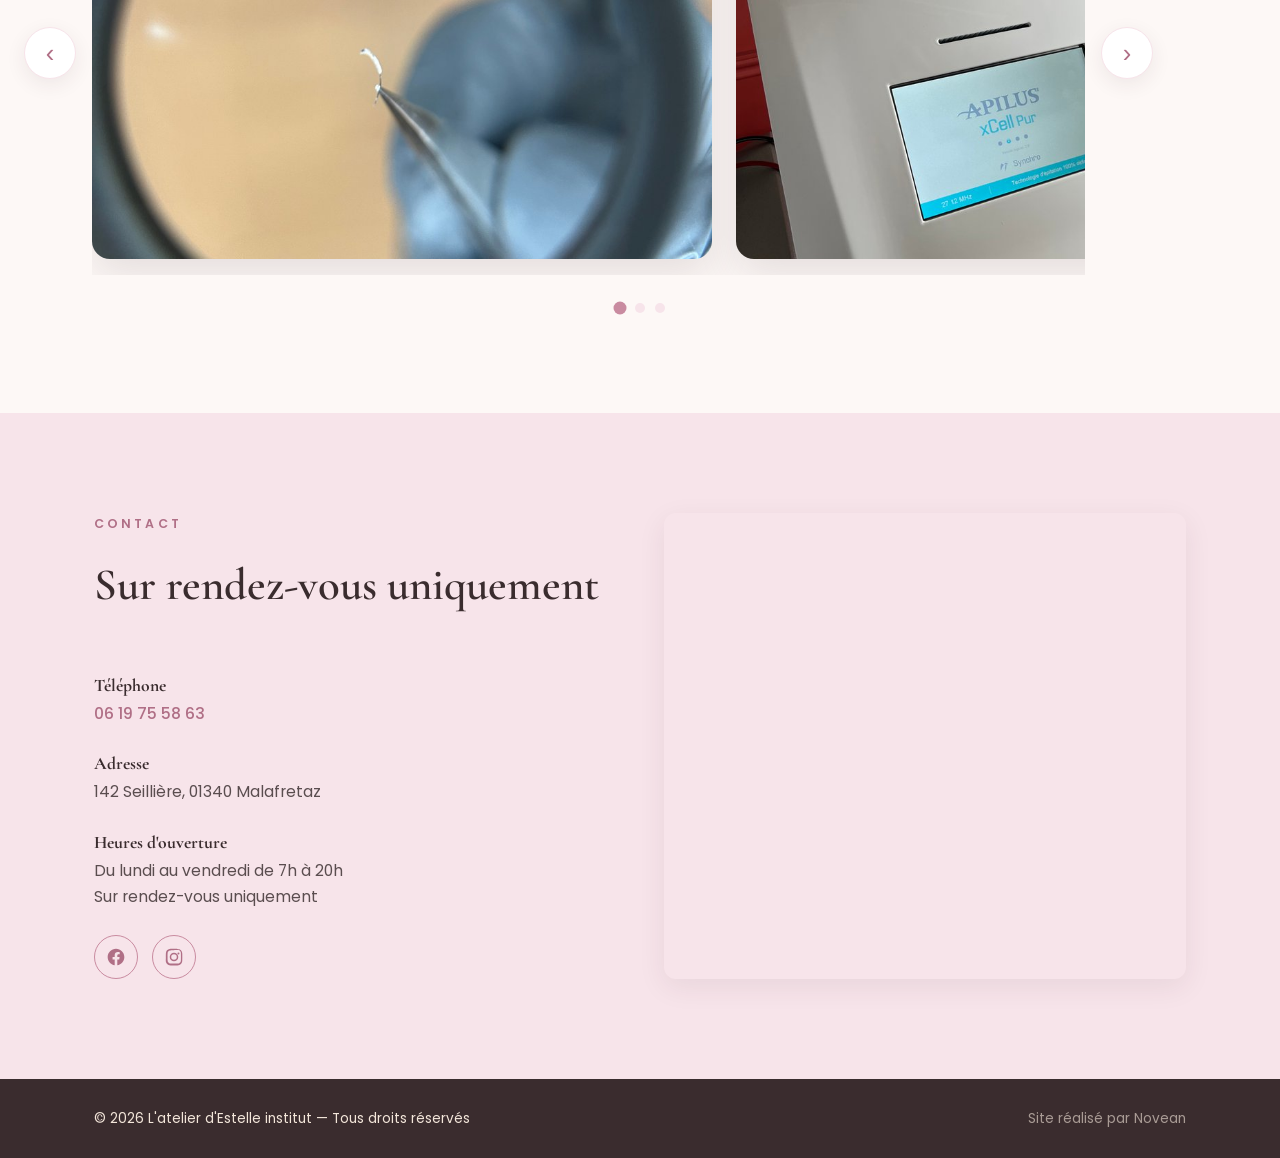
==== commit 1d74ac42: "fix: remplace la photo de manucure par une photo d'electrolyse dans la section histoire" ====
--- a/index.html
+++ b/index.html
@@ -81,7 +81,7 @@
 <section class="histoire" id="histoire">
   <div class="container histoire__inner">
     <div class="histoire__image">
-      <img src="images/523822136.jpg" alt="Matériel de précision de l'institut">
+      <img src="images/523821927.jpg" alt="Séance d'électrolyse à l'aiguille sous loupe lumineuse">
     </div>
     <div class="histoire__text">
       <p class="section__kicker">L'histoire de l'atelier</p>
--- a/css/style.css
+++ b/css/style.css
@@ -701,7 +701,8 @@
   .hero { min-height: auto; padding-bottom: 60px; }
   .hero__content { padding-top: 110px; padding-bottom: 70px; text-align: center; margin: 0 auto; }
   .hero__divider { height: 40px; }
-  .hero__kicker { justify-content: center; }
+  .hero__kicker { display: block; text-align: center; }
+  .hero__kicker-line { display: none; }
   .hero__text { margin-left: auto; margin-right: auto; }
   .hero__tags { justify-content: center; }
   .hero__actions { justify-content: center; }
@@ -1052,14 +1053,84 @@
 }
 
 /* ===== Espace client ===== */
+.account-app__header {
+  background: linear-gradient(135deg, #3a2c2e 0%, #5a4540 100%);
+  padding: 1.25rem 1.25rem;
+  box-shadow: 0 6px 24px rgba(58, 44, 46, 0.15);
+}
+.account-app__header-inner {
+  max-width: 720px;
+  margin: 0 auto;
+  display: flex;
+  justify-content: space-between;
+  align-items: center;
+  flex-wrap: wrap;
+  gap: 1rem;
+}
+.account-app__header-inner h1 {
+  font-family: var(--font-heading);
+  color: #fff;
+  font-size: 1.7rem;
+  font-weight: 700;
+  margin: 0;
+}
+.account-app__header-inner h1 span {
+  display: block;
+  font-family: var(--font-body);
+  font-size: 0.7rem;
+  font-weight: 500;
+  letter-spacing: 0.12em;
+  text-transform: uppercase;
+  color: var(--color-light);
+  margin-top: 0.15rem;
+}
+.account-app__header-actions { display: flex; align-items: center; gap: 10px; }
+.account-app__header .logout-btn {
+  background: rgba(255, 255, 255, 0.08);
+  border: 1px solid rgba(255, 255, 255, 0.25);
+  border-radius: 999px;
+  padding: 0.55rem 1.3rem;
+  cursor: pointer;
+  color: #fff;
+  font-family: inherit;
+  font-weight: 500;
+  font-size: 0.85rem;
+  transition: background 0.2s;
+}
+.account-app__header .logout-btn:hover { background: rgba(255, 255, 255, 0.18); }
+
 .account {
   max-width: 720px;
   width: 100%;
   margin: 0 auto;
   min-width: 0;
-  padding: 140px 20px 80px;
+  padding: 2rem 20px 80px;
   min-height: 70vh;
 }
+
+.account-back-link {
+  display: flex;
+  align-items: center;
+  justify-content: center;
+  gap: 8px;
+  margin: 2.5rem auto 0;
+  width: fit-content;
+  padding: 0.7rem 1.5rem;
+  border-radius: 999px;
+  border: 1px solid var(--color-primary);
+  color: var(--color-primary-dark);
+  font-weight: 500;
+  font-size: 0.9rem;
+  text-decoration: none;
+  transition: background 0.2s ease, color 0.2s ease, transform 0.2s ease;
+}
+.account-back-link svg { width: 16px; height: 16px; transition: transform 0.2s ease; }
+.account-back-link:hover {
+  background: var(--color-primary);
+  color: #fff;
+  transform: translateY(-1px);
+}
+.account-back-link:hover svg { transform: translateX(-3px); }
 
 .account-panel {
   background: #fff;
@@ -1214,21 +1285,40 @@
   border-radius: 16px;
   padding: 1.25rem;
   box-shadow: 0 4px 16px rgba(58, 44, 46, 0.06);
-  display: flex;
-  flex-wrap: wrap;
-  justify-content: space-between;
-  gap: 1rem;
-  align-items: center;
   border-left: 4px solid var(--color-light);
   margin-bottom: 0.85rem;
-}
+  transition: box-shadow 0.2s, transform 0.2s;
+}
+.apt-card:hover { box-shadow: 0 8px 24px rgba(58, 44, 46, 0.09); transform: translateY(-1px); }
 
 .apt-card.status-confirmed { border-left-color: #6fbf73; }
 .apt-card.status-cancelled { border-left-color: #c0392b; opacity: 0.6; }
 .apt-card.status-pending { border-left-color: #e0a96d; }
+
+.apt-summary {
+  display: flex;
+  flex-wrap: wrap;
+  justify-content: space-between;
+  align-items: center;
+  gap: 1rem;
+  cursor: pointer;
+}
+.apt-summary__right { display: flex; align-items: center; gap: 0.75rem; flex-shrink: 0; }
+.apt-chevron { width: 18px; height: 18px; color: var(--color-primary-dark); transition: transform 0.2s ease; flex-shrink: 0; }
+.apt-card.expanded .apt-chevron { transform: rotate(180deg); }
+
 .apt-main { flex: 1; min-width: 200px; max-width: 100%; overflow-wrap: anywhere; }
 .apt-date { font-weight: 700; color: var(--color-dark); font-size: 1.05rem; }
 .apt-service { color: var(--color-primary); font-weight: 600; margin-top: 0.2rem; }
+
+.apt-details {
+  display: none;
+  margin-top: 1rem;
+  padding-top: 1rem;
+  border-top: 1px solid var(--color-light);
+  overflow-wrap: anywhere;
+}
+.apt-card.expanded .apt-details { display: block; }
 
 .status-badge {
   display: inline-block;
@@ -1236,7 +1326,6 @@
   border-radius: 999px;
   font-size: 0.8rem;
   font-weight: 600;
-  margin-top: 0.5rem;
 }
 
 .status-badge.pending { background: #fbeede; color: #b9762f; }
@@ -1301,28 +1390,17 @@
 }
 .reschedule-box.active { display: block; }
 
-/* Header de l'espace client */
-.account-header__inner { gap: 12px; }
-.account-header__actions { display: flex; align-items: center; gap: 10px; }
-.account-header__actions .btn { padding: 10px 20px; font-size: 0.85rem; white-space: nowrap; }
-
 /* ===== Responsive - Espace client ===== */
 @media (max-width: 640px) {
-  .account { padding: 100px 14px 60px; }
-
-  .header__inner.account-header__inner { height: auto; padding: 12px 0; flex-wrap: nowrap; align-items: center; }
-  .account-header__inner .logo { font-size: 1.1rem; }
-  .account-header__inner .logo small { display: none; }
-  .account-header__actions { gap: 8px; }
-  .account-header__actions .btn { padding: 8px 12px; font-size: 0.78rem; white-space: nowrap; }
+  .account { padding: 1.5rem 14px 60px; }
+
+  .account-app__header { padding: 1rem; }
+  .account-app__header-inner h1 { font-size: 1.4rem; }
 
   .account__box { padding: 1.25rem; border-radius: 16px; }
   .account-panel { padding: 1rem; border-radius: 18px; }
   .account__box h1 { font-size: 1.6rem; }
   .account__box h2 { font-size: 1.3rem; }
-
-  .account__header { margin-bottom: 1rem; }
-  .account__header h1 { font-size: 1.6rem; }
 
   .account__tabs {
     display: grid;
@@ -1339,17 +1417,13 @@
     min-width: 0;
   }
 
-  .apt-card {
-    flex-direction: column;
-    align-items: stretch;
-    padding: 1rem;
-    gap: 0.75rem;
-  }
+  .apt-card { padding: 1rem; }
   .apt-date { font-size: 0.98rem; }
   .apt-actions { width: 100%; }
   .apt-actions button { flex: 1; text-align: center; }
 
   .booking-card { padding: 0; }
+  .booking-card--account { padding: 0.75rem; }
   .booking-slots { grid-template-columns: repeat(auto-fill, minmax(68px, 1fr)); gap: 0.45rem; }
   .booking-slot { padding: 0.5rem; font-size: 0.85rem; }
   .booking-calendar { padding: 0.75rem; }
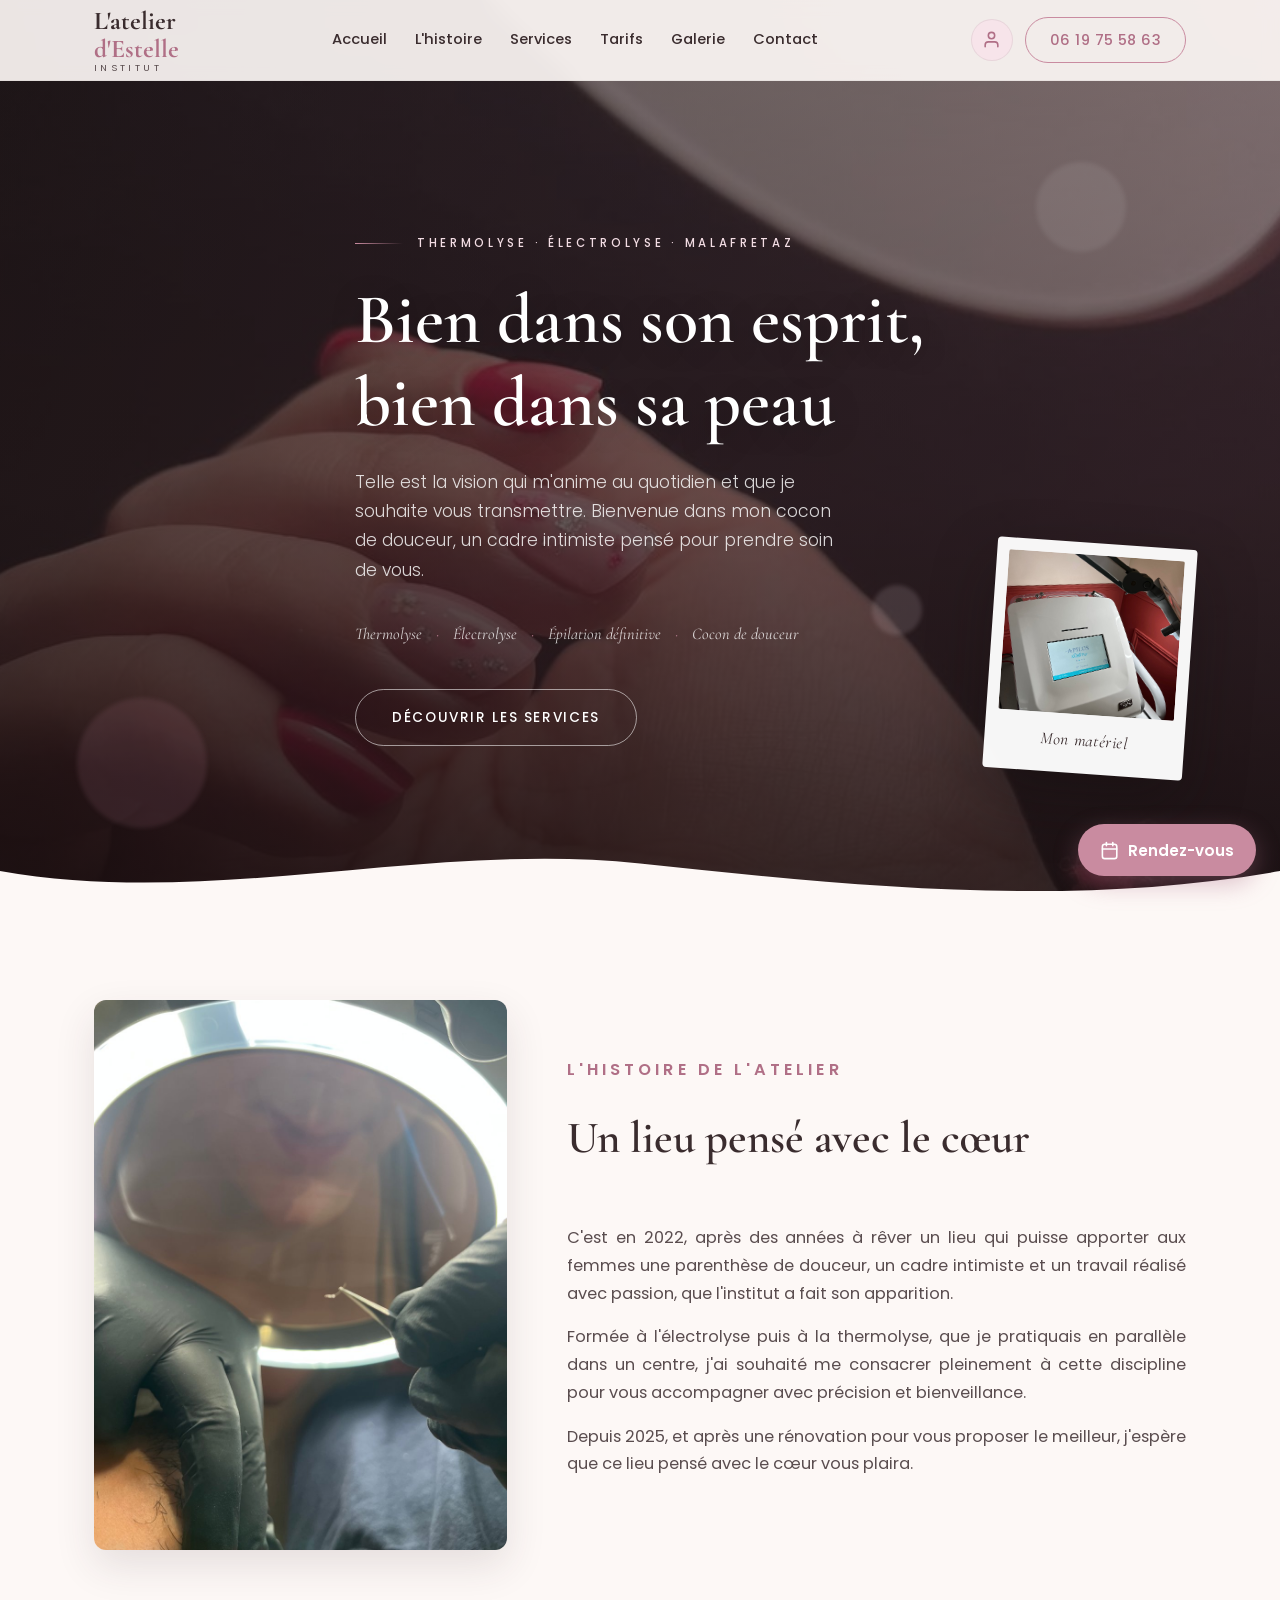
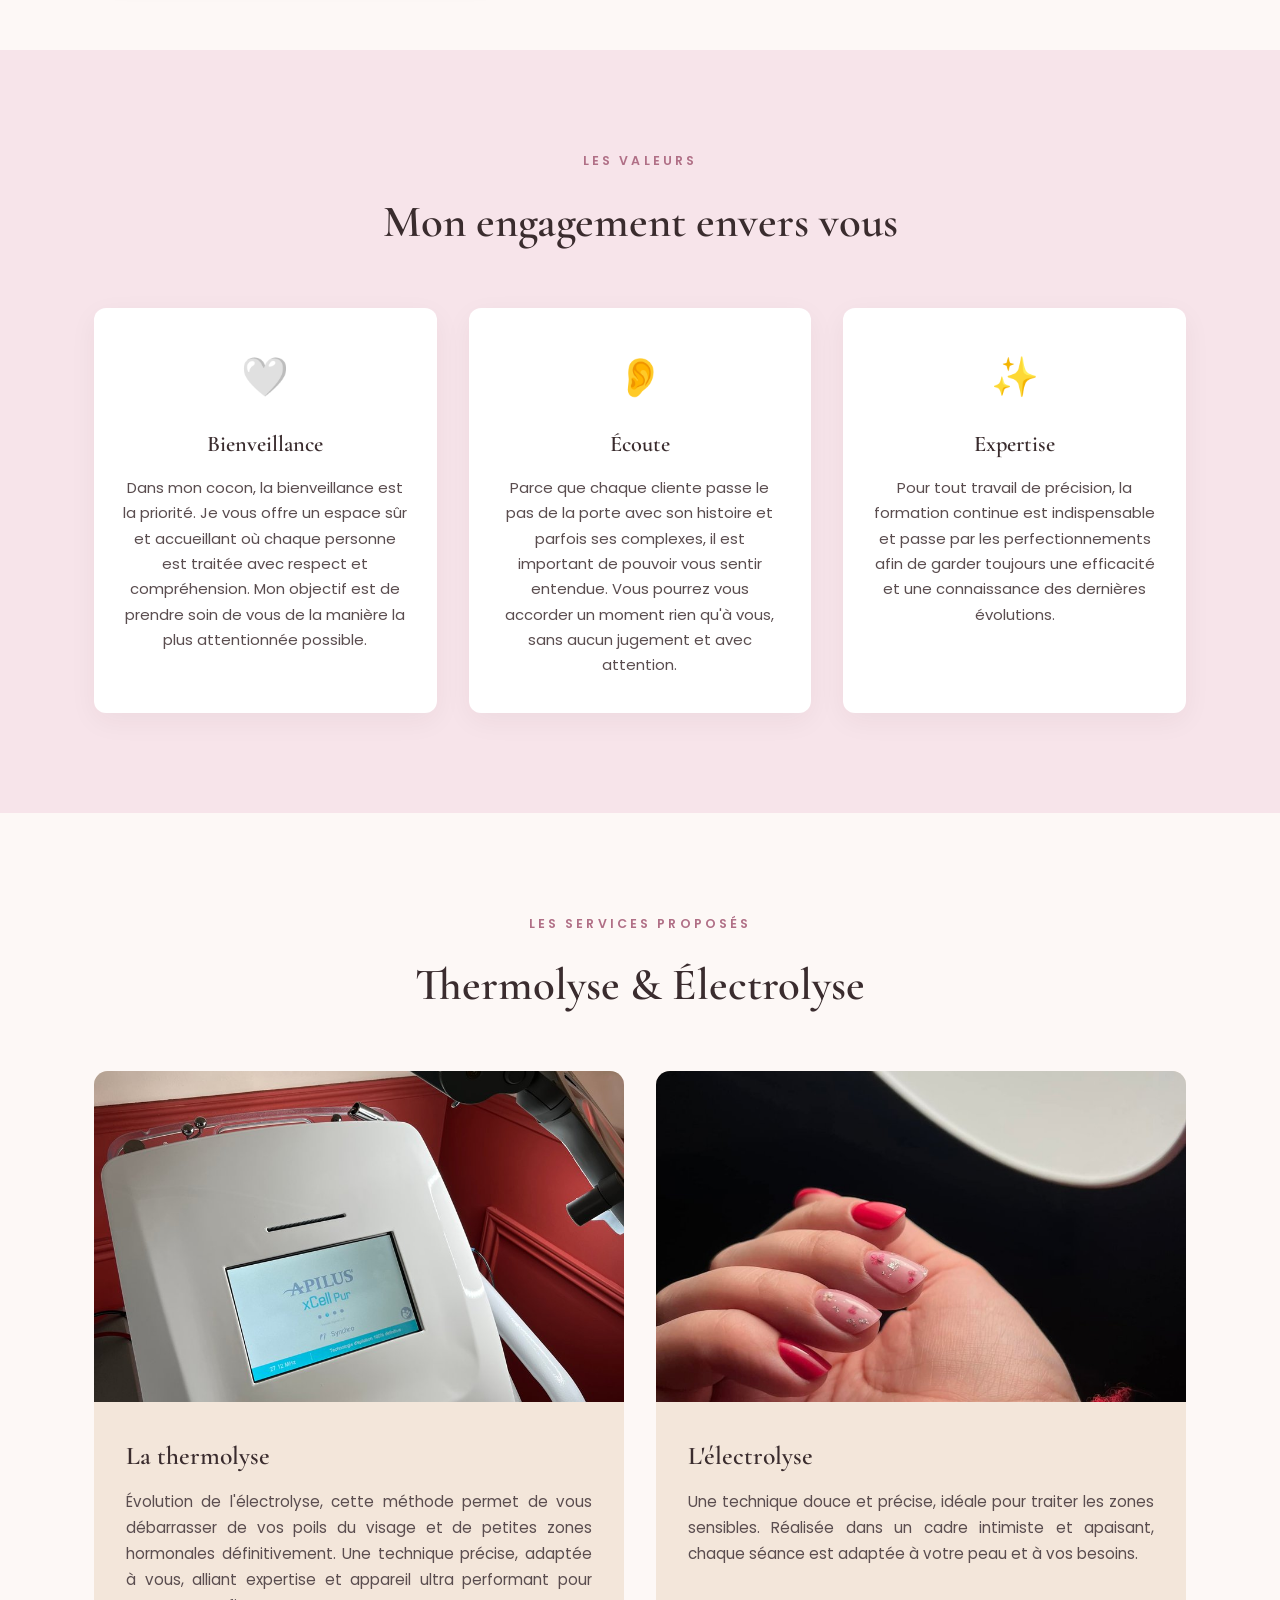
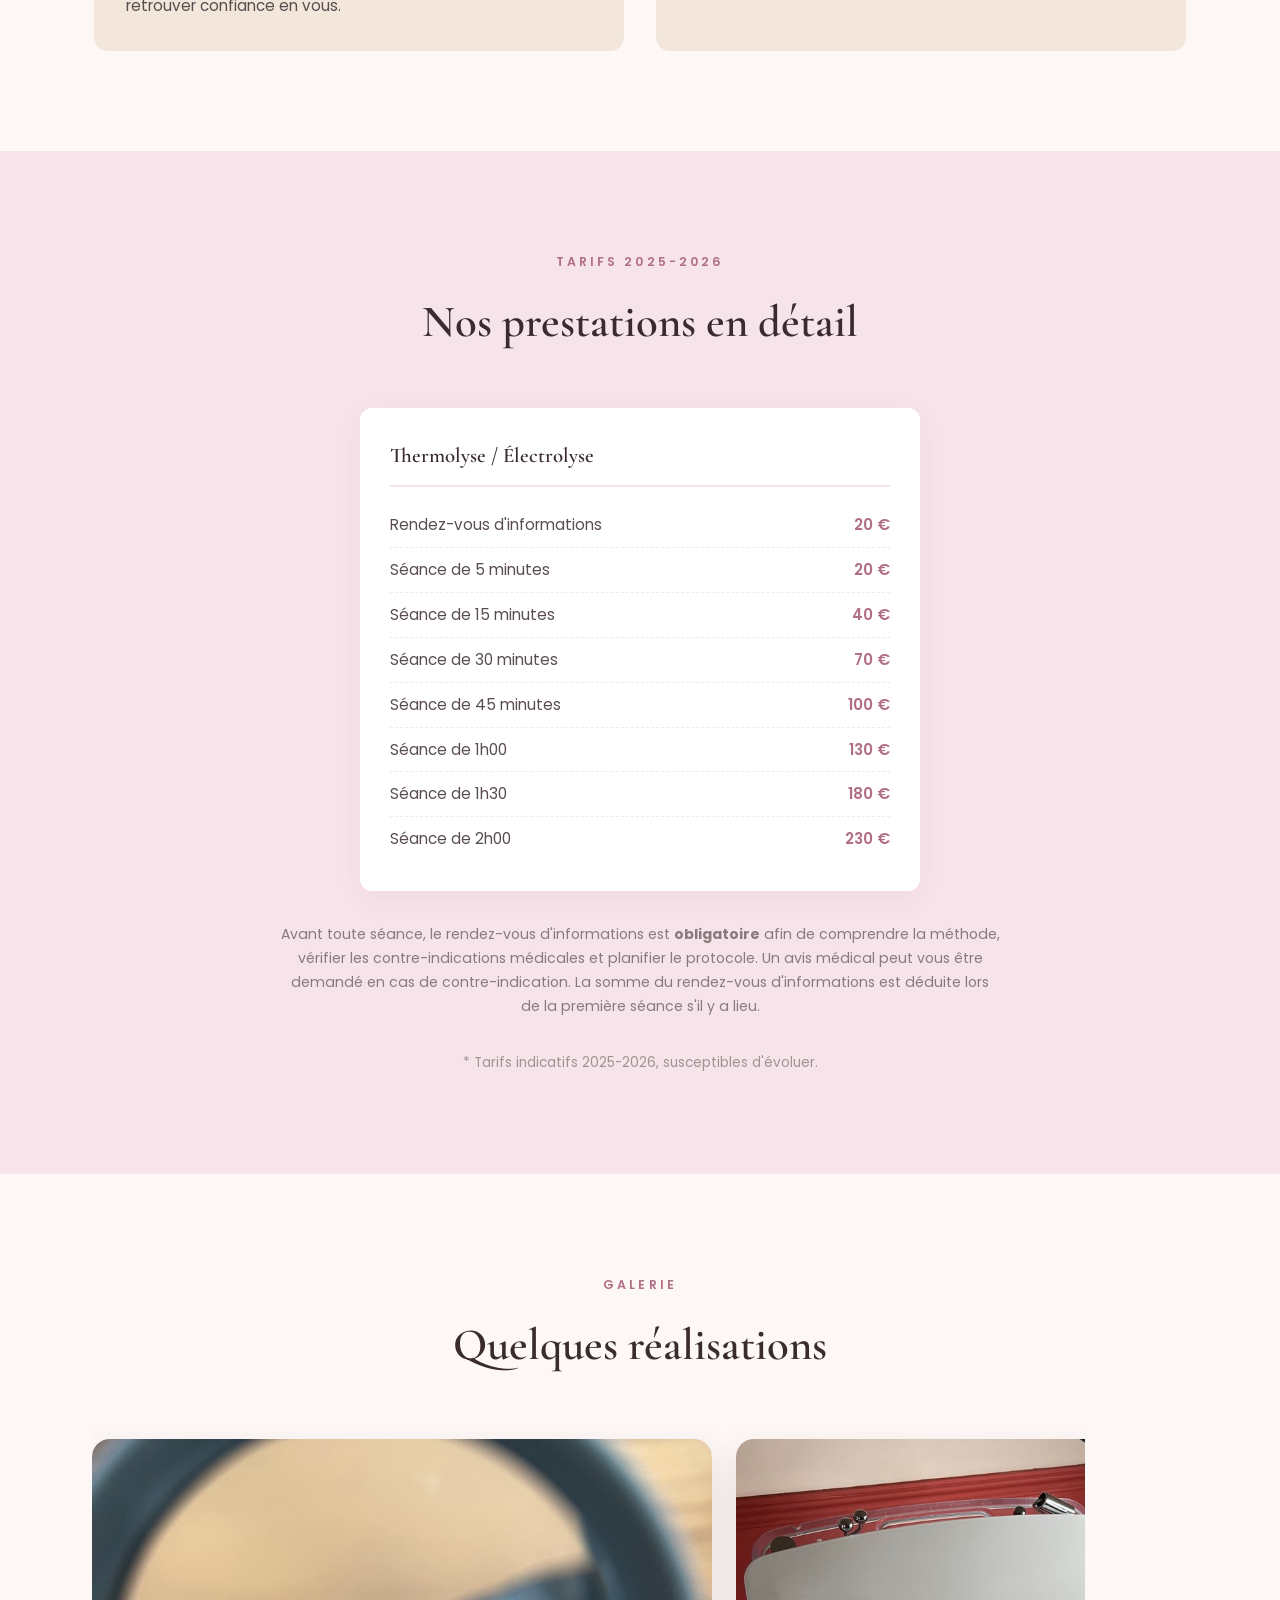
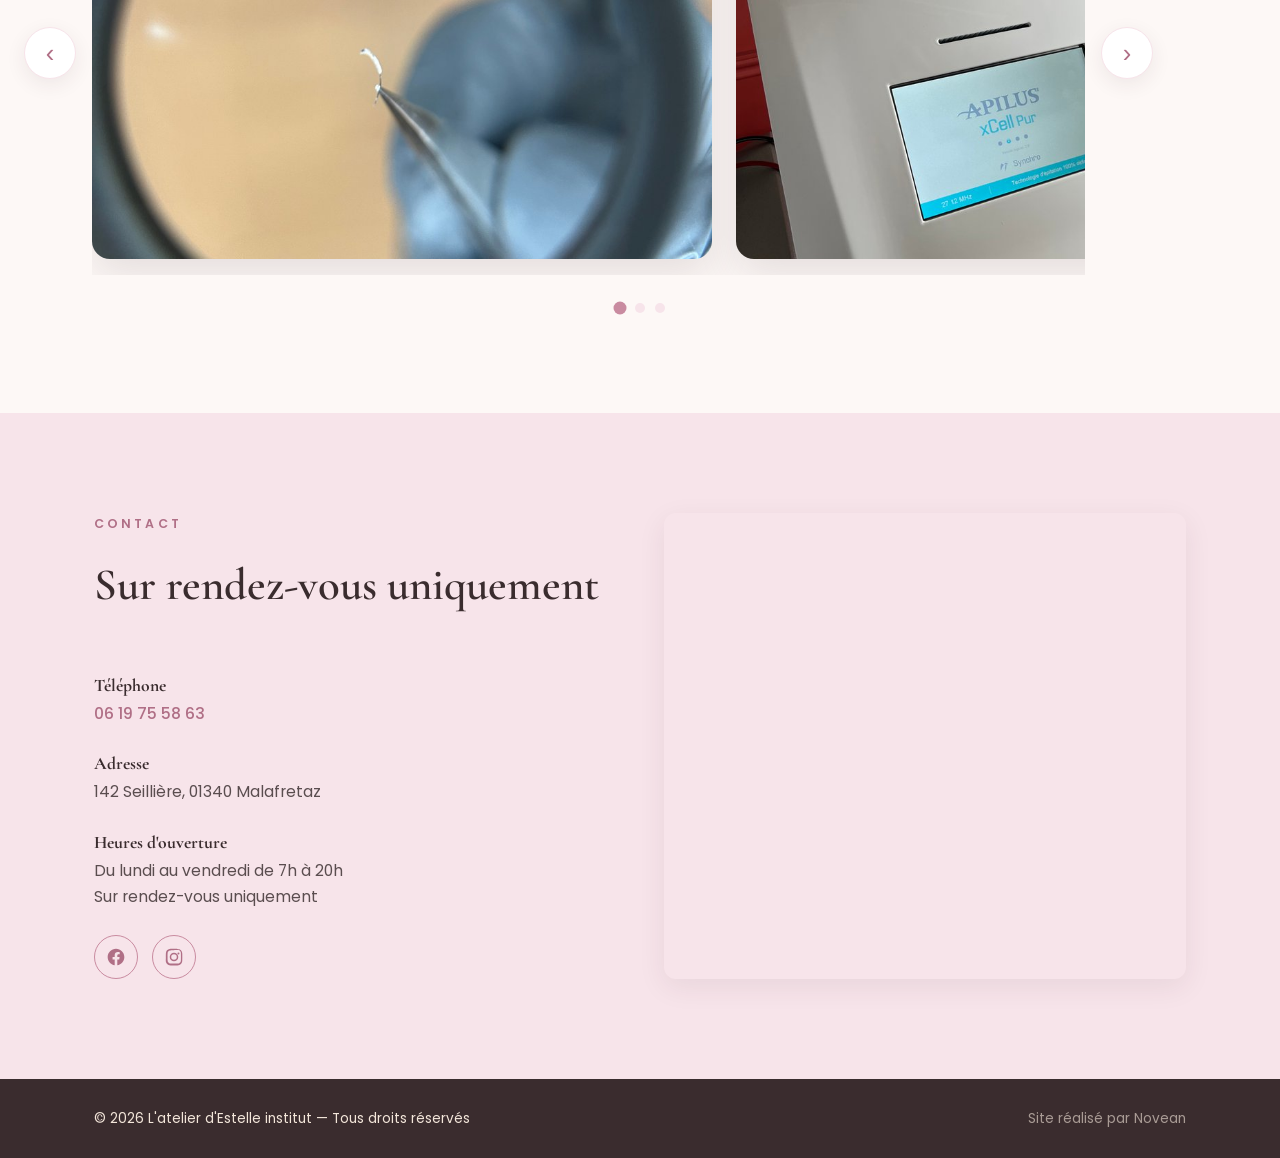
==== commit ebf843df: "fix: empeche le slider galerie de sauter directement au debut/fin lors du swipe + Les services propo" ====
--- a/index.html
+++ b/index.html
@@ -119,7 +119,7 @@
 
 <section class="services" id="services">
   <div class="container">
-    <p class="section__kicker">Le service proposé</p>
+    <p class="section__kicker">Les services proposés</p>
     <h2 class="section__title">Thermolyse & Électrolyse</h2>
     <div class="services__grid">
       <div class="service-card">
--- a/css/style.css
+++ b/css/style.css
@@ -552,6 +552,7 @@
   flex: 0 0 auto;
   width: min(70%, 620px);
   scroll-snap-align: center;
+  scroll-snap-stop: always;
   margin: 0;
   border-radius: 18px;
   overflow: hidden;
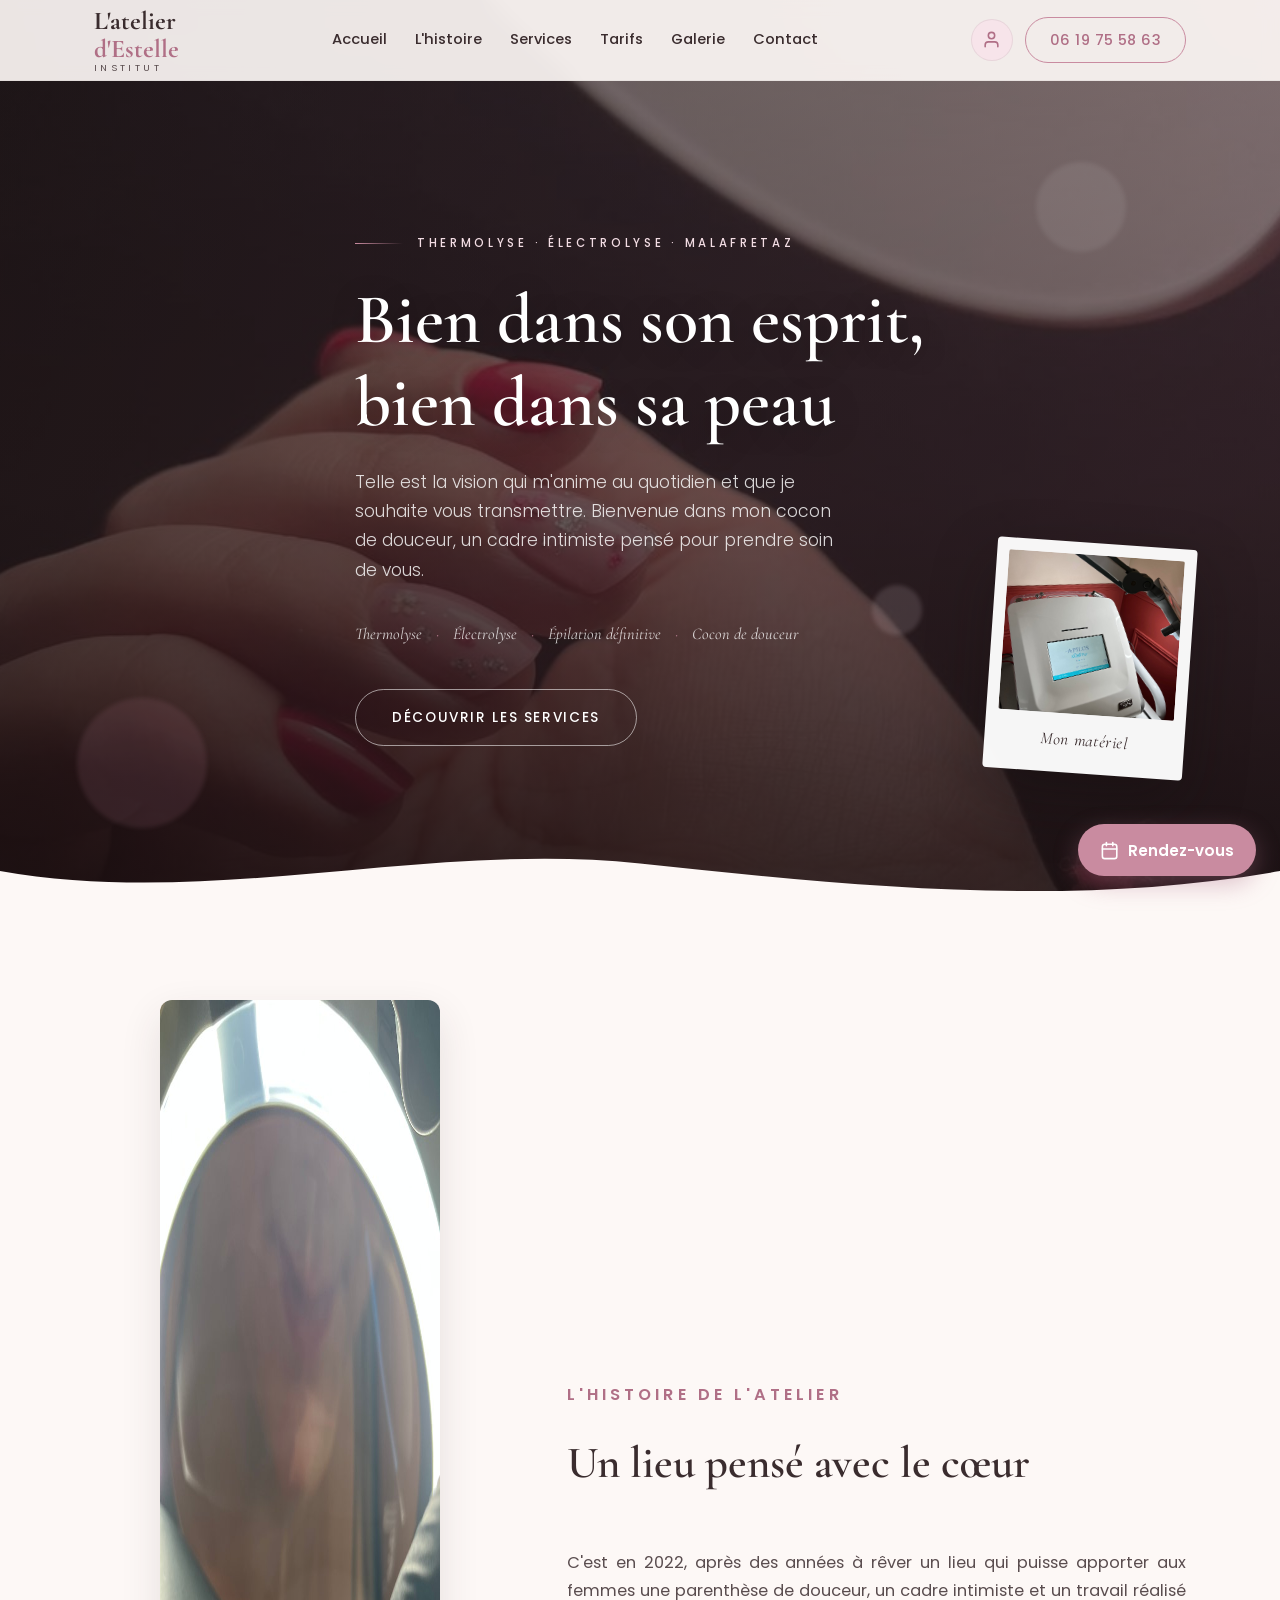
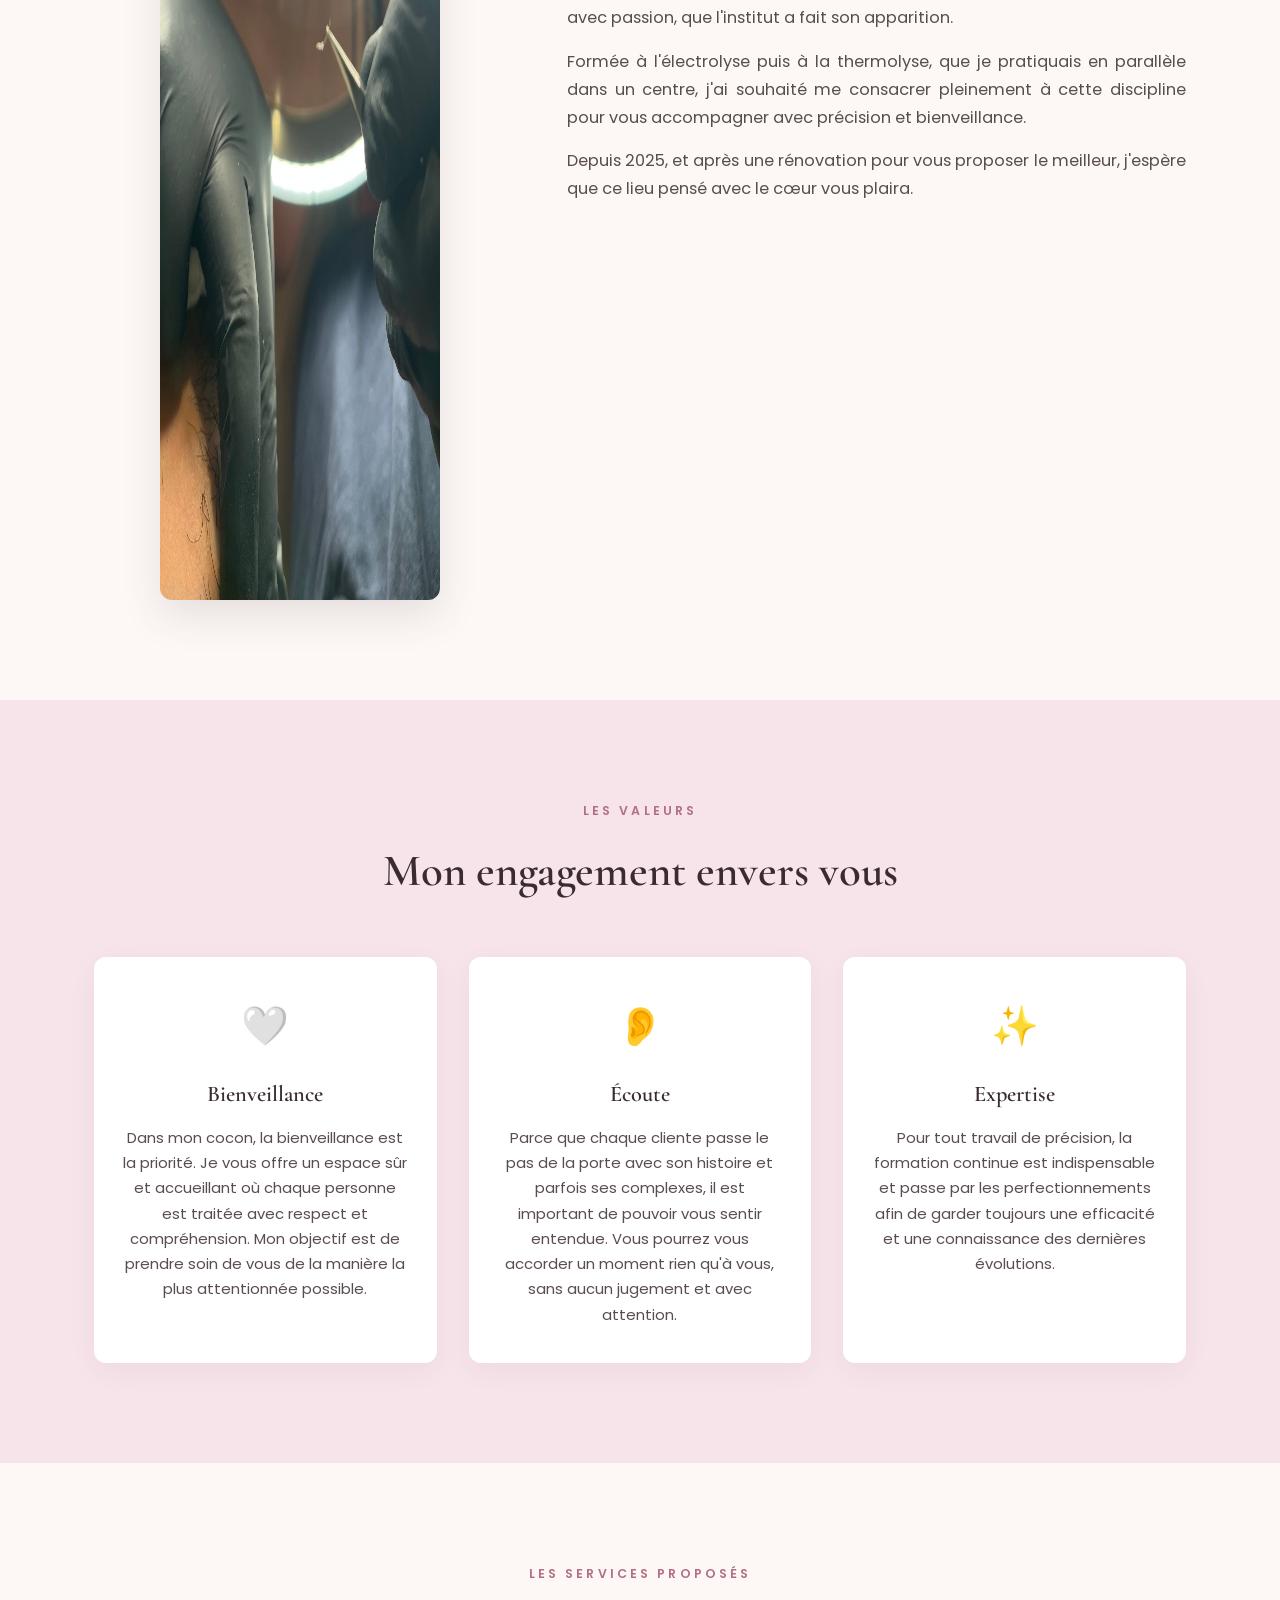
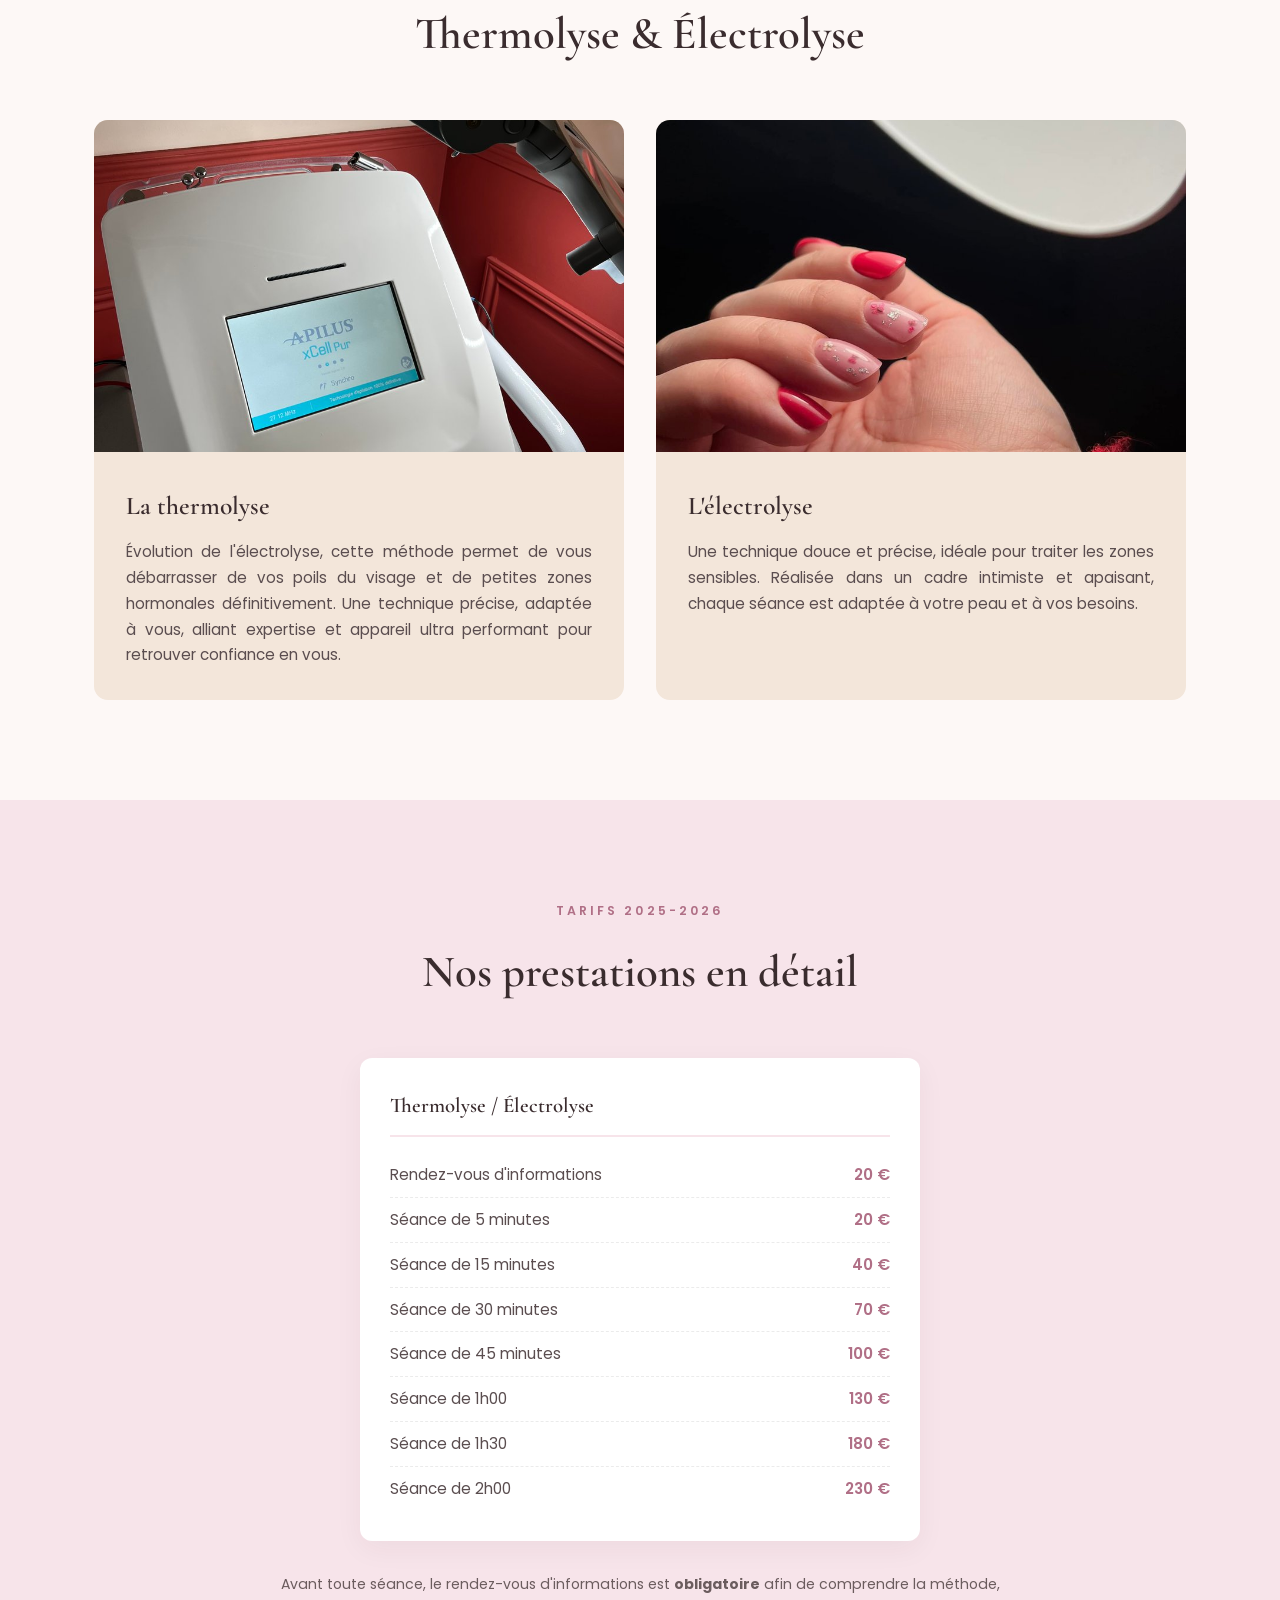
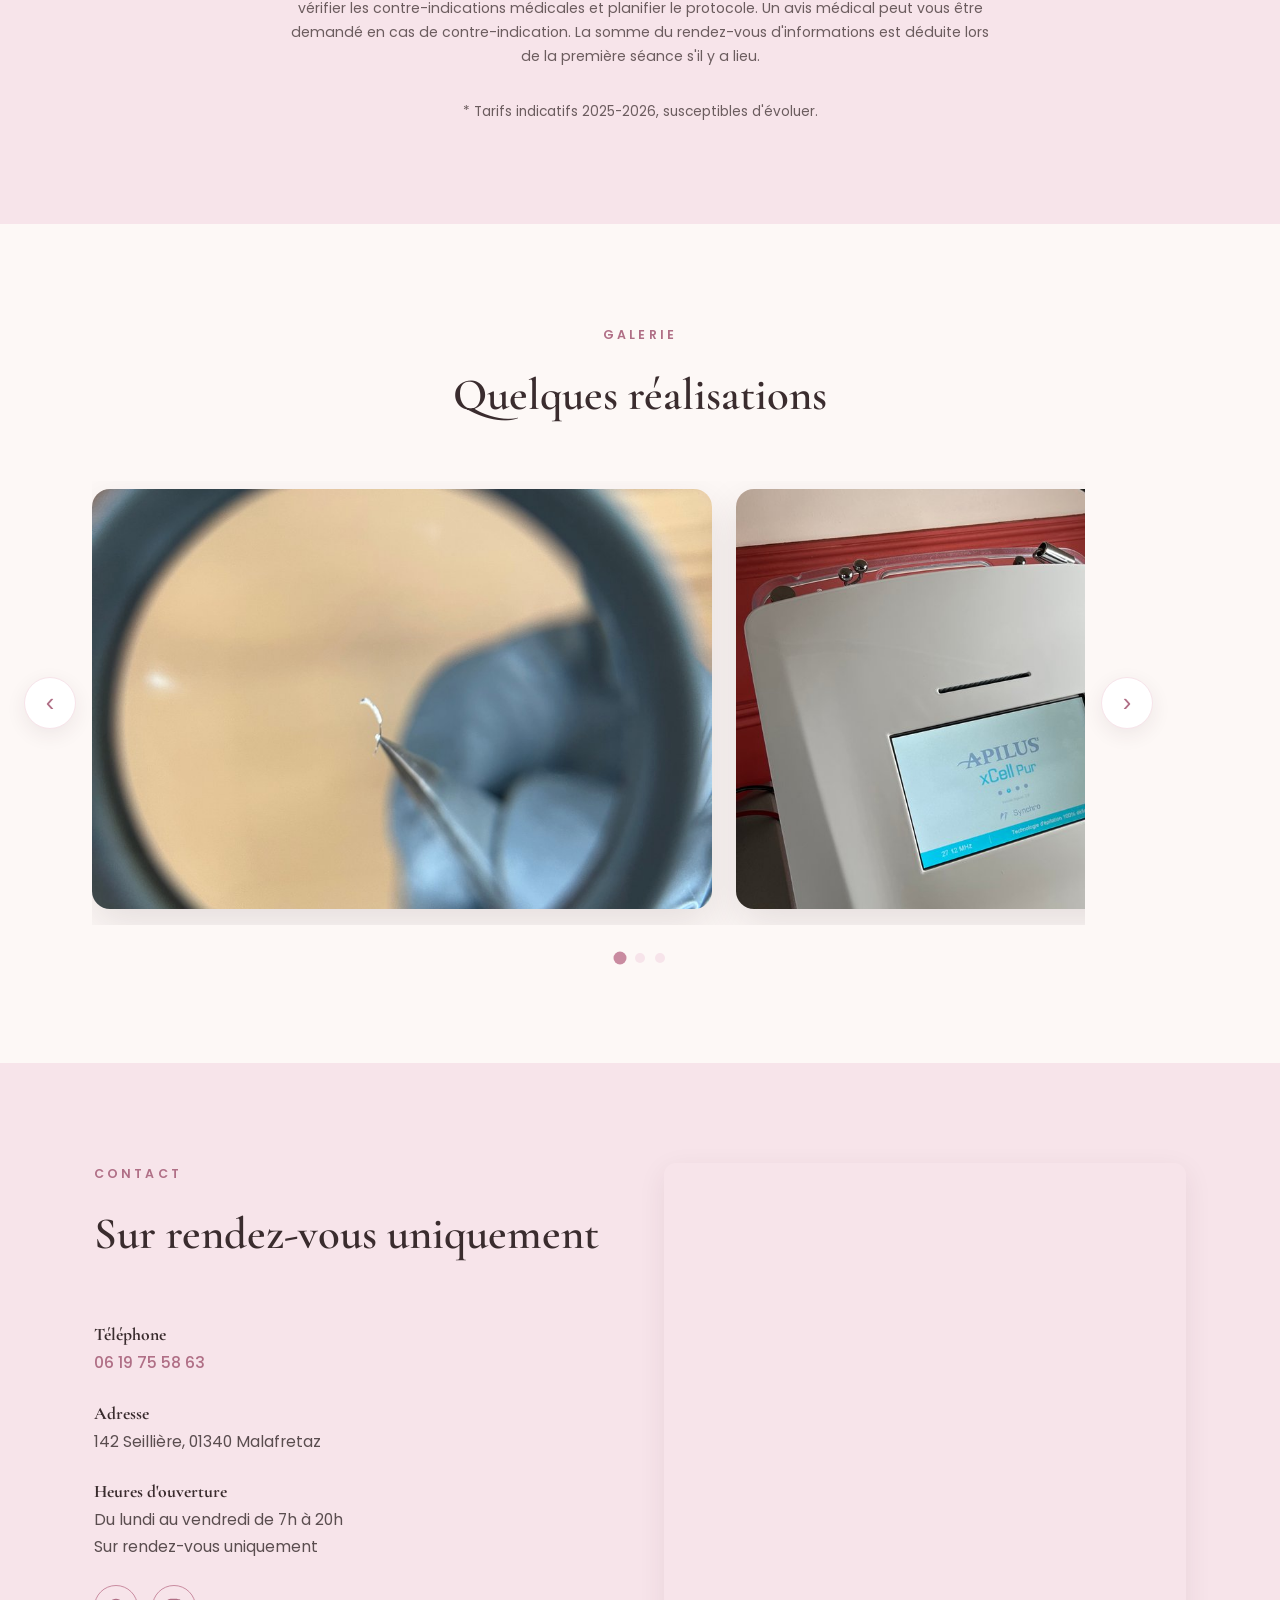
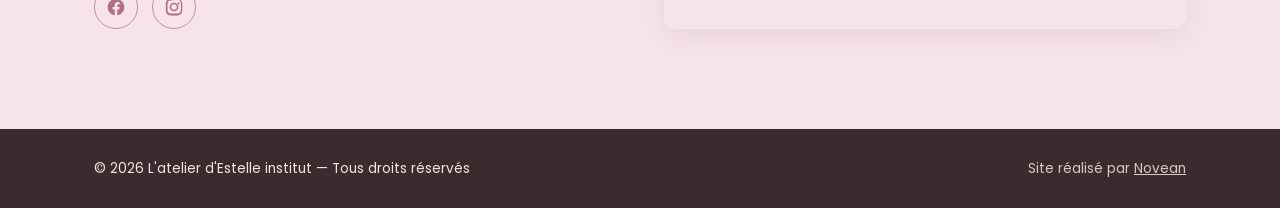
==== commit 852433da: "fix: revue complète — sécurité, réservations, espace client, admin, SEO, accessibilité Backend (work" ====
--- a/index.html
+++ b/index.html
@@ -3,12 +3,71 @@
 <head>
 <meta charset="UTF-8">
 <meta name="viewport" content="width=device-width, initial-scale=1.0">
-<title>L'Atelier d'Estelle Institut | Thermolyse & Électrolyse</title>
-<meta name="description" content="L'Atelier d'Estelle institut : thermolyse et électrolyse, épilation définitive du visage et des petites zones. Un cocon de douceur, sur rendez-vous.">
+<title>L'Atelier d'Estelle | Thermolyse & électrolyse à Malafretaz</title>
+<meta name="description" content="Institut de thermolyse et électrolyse à Malafretaz (Ain), près de Bourg-en-Bresse : épilation définitive du visage et des petites zones, dans un cocon de douceur. Sur rendez-vous.">
+<meta name="author" content="L'Atelier d'Estelle">
+<meta name="theme-color" content="#c98ba0">
+<link rel="icon" type="image/svg+xml" href="favicon.svg">
+
+<!-- ⚠️ À FINALISER avec le vrai nom de domaine : remplacer https://www.latelierdestelle.fr partout (canonical, og:url, og:image, JSON-LD url/image) + sitemap.xml + robots.txt -->
+<link rel="canonical" href="https://www.latelierdestelle.fr/">
+
+<!-- Open Graph / réseaux sociaux -->
+<meta property="og:type" content="website">
+<meta property="og:site_name" content="L'Atelier d'Estelle">
+<meta property="og:locale" content="fr_FR">
+<meta property="og:title" content="L'Atelier d'Estelle — Thermolyse & électrolyse à Malafretaz">
+<meta property="og:description" content="Épilation définitive du visage et des petites zones par thermolyse et électrolyse, dans un cocon de douceur à Malafretaz (Ain). Sur rendez-vous.">
+<meta property="og:url" content="https://www.latelierdestelle.fr/">
+<meta property="og:image" content="https://www.latelierdestelle.fr/images/523822160.jpg">
+<meta name="twitter:card" content="summary_large_image">
+<meta name="twitter:title" content="L'Atelier d'Estelle — Thermolyse & électrolyse à Malafretaz">
+<meta name="twitter:description" content="Épilation définitive du visage et des petites zones, dans un cocon de douceur à Malafretaz (Ain). Sur rendez-vous.">
+<meta name="twitter:image" content="https://www.latelierdestelle.fr/images/523822160.jpg">
+
 <link rel="preconnect" href="https://fonts.googleapis.com">
 <link rel="preconnect" href="https://fonts.gstatic.com" crossorigin>
 <link href="https://fonts.googleapis.com/css2?family=Cormorant+Garamond:wght@500;600;700&family=Poppins:wght@300;400;500;600&display=swap" rel="stylesheet">
 <link rel="stylesheet" href="css/style.css">
+
+<!-- Données structurées : institut de beauté (SEO local) -->
+<script type="application/ld+json">
+{
+  "@context": "https://schema.org",
+  "@type": "BeautySalon",
+  "name": "L'Atelier d'Estelle",
+  "description": "Institut spécialisé en thermolyse et électrolyse : épilation définitive du visage et des petites zones, à Malafretaz dans l'Ain.",
+  "image": "https://www.latelierdestelle.fr/images/523822160.jpg",
+  "url": "https://www.latelierdestelle.fr/",
+  "telephone": "+33619755863",
+  "priceRange": "€€",
+  "currenciesAccepted": "EUR",
+  "address": {
+    "@type": "PostalAddress",
+    "streetAddress": "142 Seillière",
+    "addressLocality": "Malafretaz",
+    "postalCode": "01340",
+    "addressRegion": "Ain",
+    "addressCountry": "FR"
+  },
+  "geo": { "@type": "GeoCoordinates", "latitude": 46.3289, "longitude": 5.1842 },
+  "areaServed": [
+    { "@type": "City", "name": "Malafretaz" },
+    { "@type": "City", "name": "Bourg-en-Bresse" },
+    { "@type": "AdministrativeArea", "name": "Ain" }
+  ],
+  "openingHoursSpecification": {
+    "@type": "OpeningHoursSpecification",
+    "dayOfWeek": ["Monday","Tuesday","Wednesday","Thursday","Friday"],
+    "opens": "07:00",
+    "closes": "20:00"
+  },
+  "sameAs": [
+    "https://www.facebook.com/109772348338084",
+    "https://www.instagram.com/latelierdestelle01/"
+  ]
+}
+</script>
 </head>
 <body>
 
@@ -70,7 +129,7 @@
     </div>
   </div>
   <div class="hero__polaroid">
-    <img src="images/523811297.jpg" alt="Appareil de thermolyse Apilus">
+    <img src="images/523811297.jpg" alt="Appareil de thermolyse Apilus" width="900" height="1200">
     <span class="hero__polaroid-label">Mon matériel</span>
   </div>
   <svg class="hero__divider" viewBox="0 0 1440 80" preserveAspectRatio="none" aria-hidden="true">
@@ -81,7 +140,7 @@
 <section class="histoire" id="histoire">
   <div class="container histoire__inner">
     <div class="histoire__image">
-      <img src="images/523821927.jpg" alt="Séance d'électrolyse à l'aiguille sous loupe lumineuse">
+      <img src="images/523821927.jpg" alt="Séance d'électrolyse à l'aiguille sous loupe lumineuse" width="900" height="1200" loading="lazy">
     </div>
     <div class="histoire__text">
       <p class="section__kicker">L'histoire de l'atelier</p>
@@ -123,14 +182,14 @@
     <h2 class="section__title">Thermolyse & Électrolyse</h2>
     <div class="services__grid">
       <div class="service-card">
-        <div class="service-card__image"><img src="images/523811297.jpg" alt="Appareil de thermolyse Apilus"></div>
+        <div class="service-card__image"><img src="images/523811297.jpg" alt="Appareil de thermolyse Apilus" width="900" height="1200" loading="lazy"></div>
         <div class="service-card__body">
           <h3>La thermolyse</h3>
           <p>Évolution de l'électrolyse, cette méthode permet de vous débarrasser de vos poils du visage et de petites zones hormonales définitivement. Une technique précise, adaptée à vous, alliant expertise et appareil ultra performant pour retrouver confiance en vous.</p>
         </div>
       </div>
       <div class="service-card">
-        <div class="service-card__image"><img src="images/523822160.jpg" alt="Soin de thermolyse en cabine"></div>
+        <div class="service-card__image"><img src="images/523822160.jpg" alt="Soin de thermolyse en cabine" width="900" height="1200" loading="lazy"></div>
         <div class="service-card__body">
           <h3>L'électrolyse</h3>
           <p>Une technique douce et précise, idéale pour traiter les zones sensibles. Réalisée dans un cadre intimiste et apaisant, chaque séance est adaptée à votre peau et à vos besoins.</p>
@@ -174,13 +233,13 @@
     <button type="button" class="gallery-slider__nav gallery-slider__nav--prev" aria-label="Image précédente">‹</button>
     <div class="gallery-slider__track" id="galleryTrack">
       <figure class="gallery-slide">
-        <img src="images/523821922.jpg" alt="Avant / après épilation des sourcils" loading="lazy">
+        <img src="images/523821922.jpg" alt="Avant / après épilation des sourcils" width="900" height="1200" loading="lazy">
       </figure>
       <figure class="gallery-slide">
-        <img src="images/523811297.jpg" alt="Appareil de thermolyse Apilus" loading="lazy">
+        <img src="images/523811297.jpg" alt="Appareil de thermolyse Apilus" width="900" height="1200" loading="lazy">
       </figure>
       <figure class="gallery-slide">
-        <img src="images/523822160.jpg" alt="Soin de thermolyse en cabine" loading="lazy">
+        <img src="images/523822160.jpg" alt="Soin de thermolyse en cabine" width="900" height="1200" loading="lazy">
       </figure>
     </div>
     <button type="button" class="gallery-slider__nav gallery-slider__nav--next" aria-label="Image suivante">›</button>
@@ -309,7 +368,7 @@
 <footer class="footer">
   <div class="container footer__inner">
     <p>&copy; <span id="year"></span> L'atelier d'Estelle institut — Tous droits réservés</p>
-    <p class="footer__credit">Site réalisé par Novean</p>
+    <p class="footer__credit">Site réalisé par <a href="https://www.novean.fr" target="_blank" rel="noopener">Novean</a></p>
   </div>
 </footer>
 
--- a/css/style.css
+++ b/css/style.css
@@ -424,6 +424,10 @@
   align-items: center;
 }
 .histoire__image img {
+  display: block;
+  width: 100%;
+  max-width: 280px;
+  margin: 0 auto;
   border-radius: 12px;
   box-shadow: 0 16px 40px rgba(58,44,46,0.12);
 }
@@ -667,6 +671,7 @@
   .histoire__inner, .contact__inner { grid-template-columns: 1fr; }
   .valeurs__grid, .services__grid { grid-template-columns: 1fr; }
   .histoire__image { order: -1; }
+  .histoire__image img { max-width: 220px; }
   .gallery-slide { width: 82%; }
   .gallery-slide img { height: 320px; }
 }
@@ -1561,3 +1566,39 @@
   .rdv-modal__content .booking-card { padding: 0.5rem; }
   .booking-steps { margin-bottom: 1.25rem; }
 }
+
+/* ============================================================
+   Correctifs accessibilité & contraste (revue 2026-06)
+   ============================================================ */
+
+/* Décalage des ancres sous le header fixe (#accueil, #services, etc.) */
+html { scroll-padding-top: 90px; }
+
+/* Focus clavier visible sur tous les éléments interactifs */
+a:focus-visible,
+button:focus-visible,
+input:focus-visible,
+select:focus-visible,
+textarea:focus-visible,
+.booking-slot:focus-visible,
+.booking-service-card:focus-visible,
+.booking-calendar__day:focus-visible,
+.account__tab:focus-visible,
+.gallery-slider__dots button:focus-visible {
+  outline: 3px solid var(--color-primary-dark);
+  outline-offset: 2px;
+  border-radius: 6px;
+}
+
+/* Contraste : notes de tarifs / indices / crédit (étaient trop clairs) */
+.tarifs__note,
+.prestations__note,
+.booking-hint { color: #6b5c5e; }
+.footer__credit { opacity: 0.85; }
+.footer__credit a { color: inherit; text-decoration: underline; }
+
+/* Carte de contact : hauteur garantie en mobile (pas d'effondrement) */
+@media (max-width: 768px) {
+  .contact__map { min-height: 300px; }
+  .contact__map iframe { min-height: 300px; }
+}
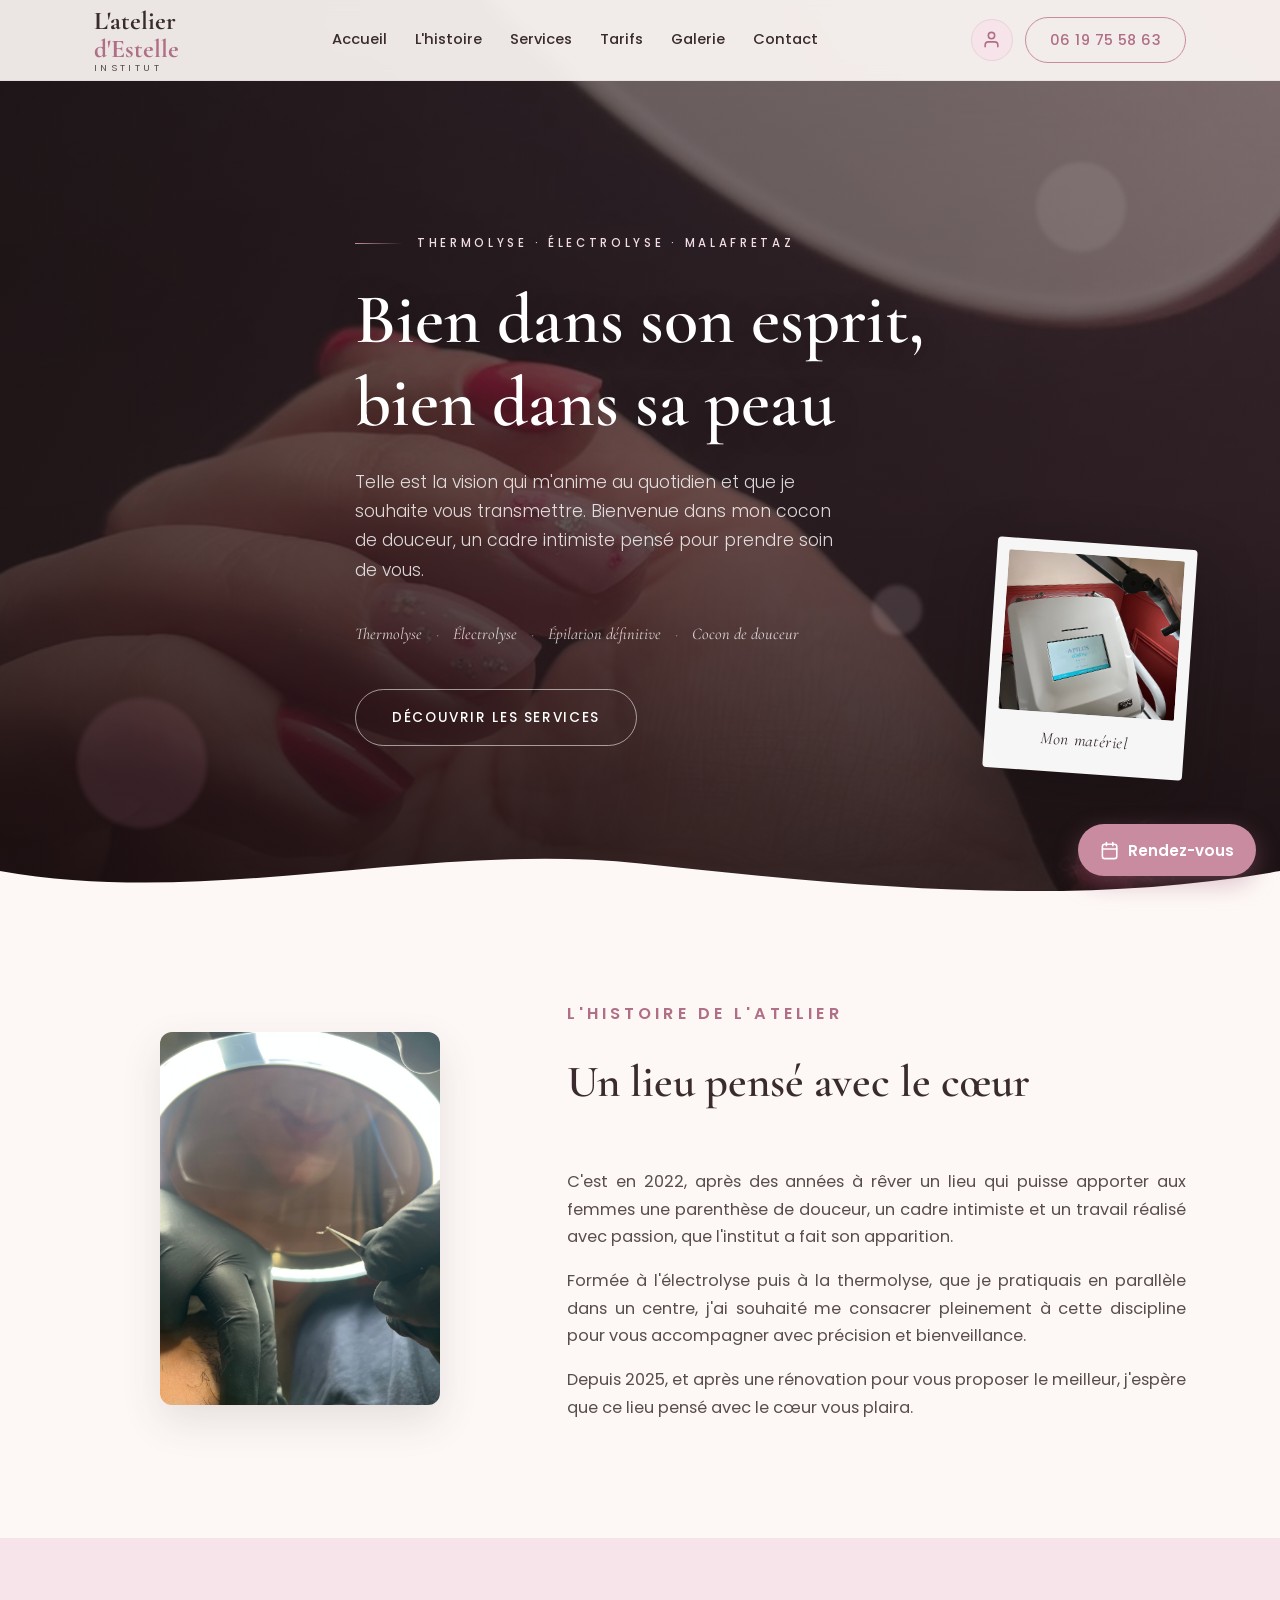
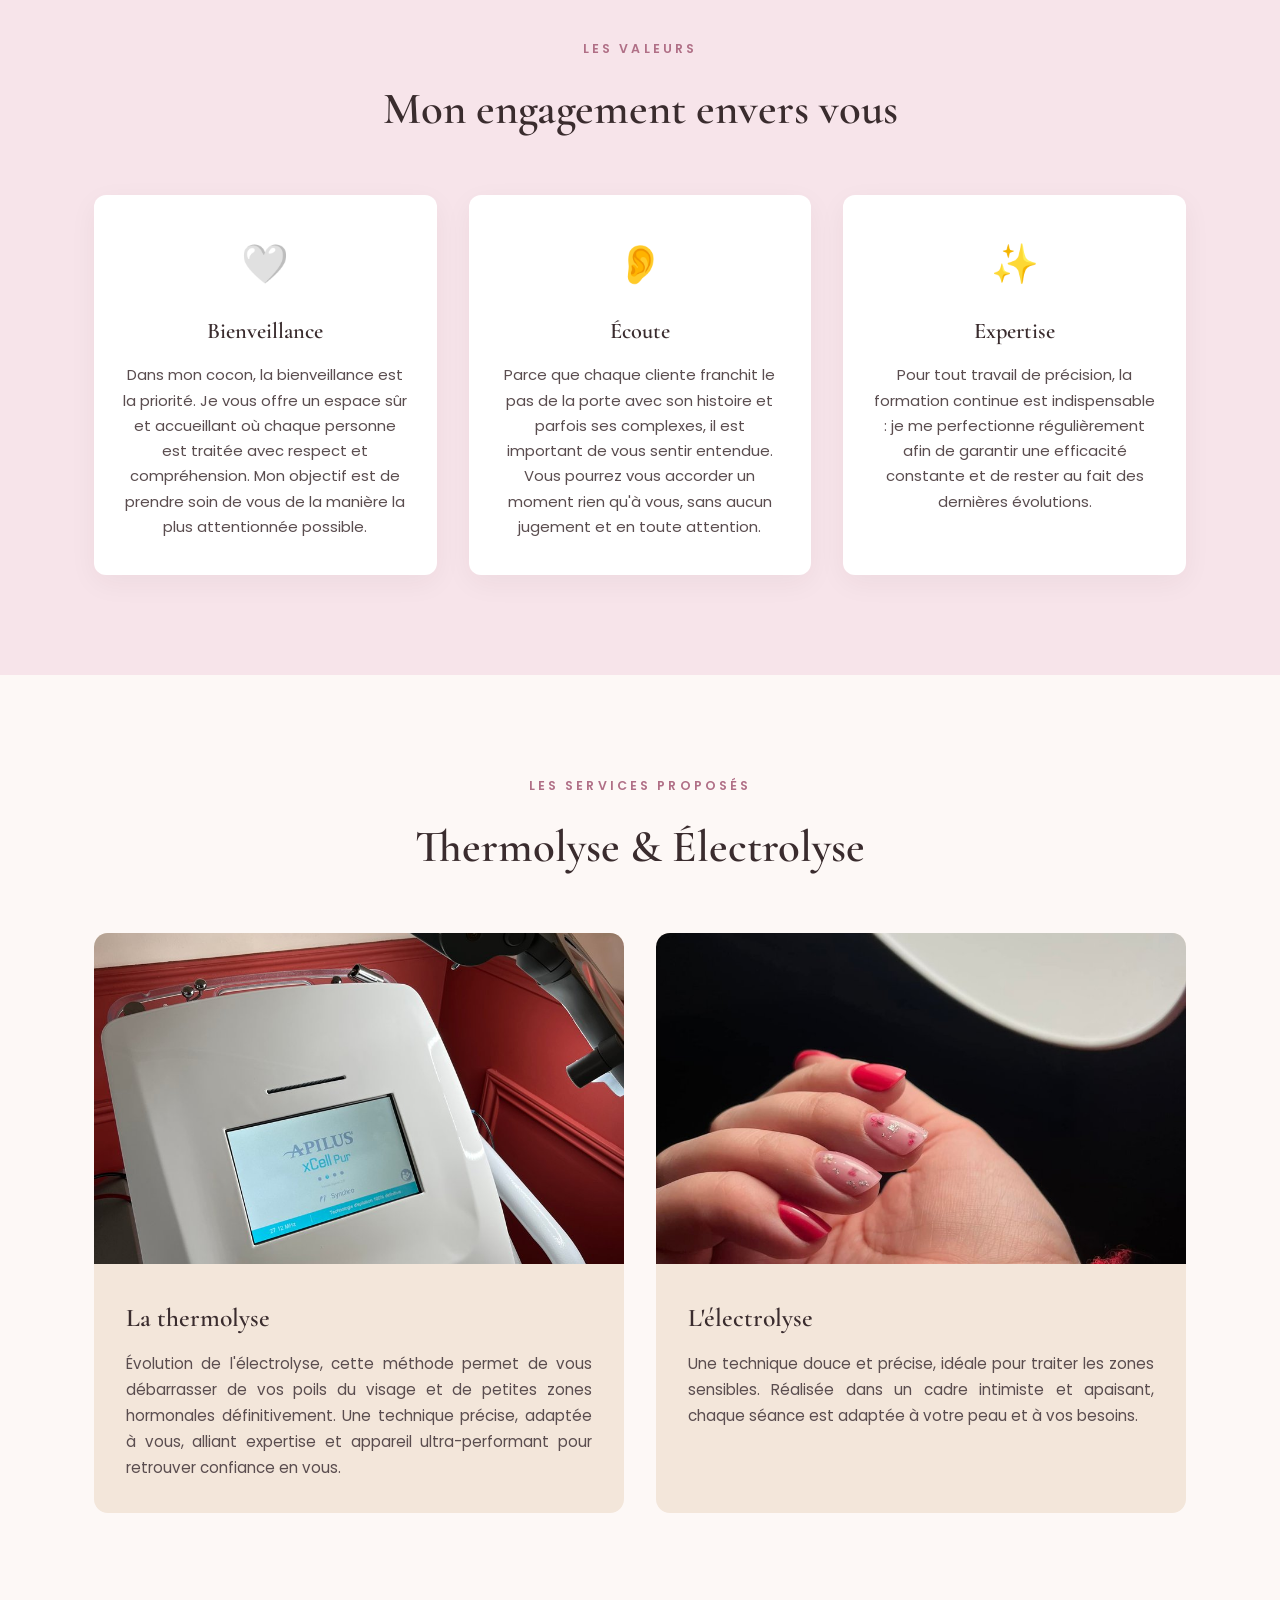
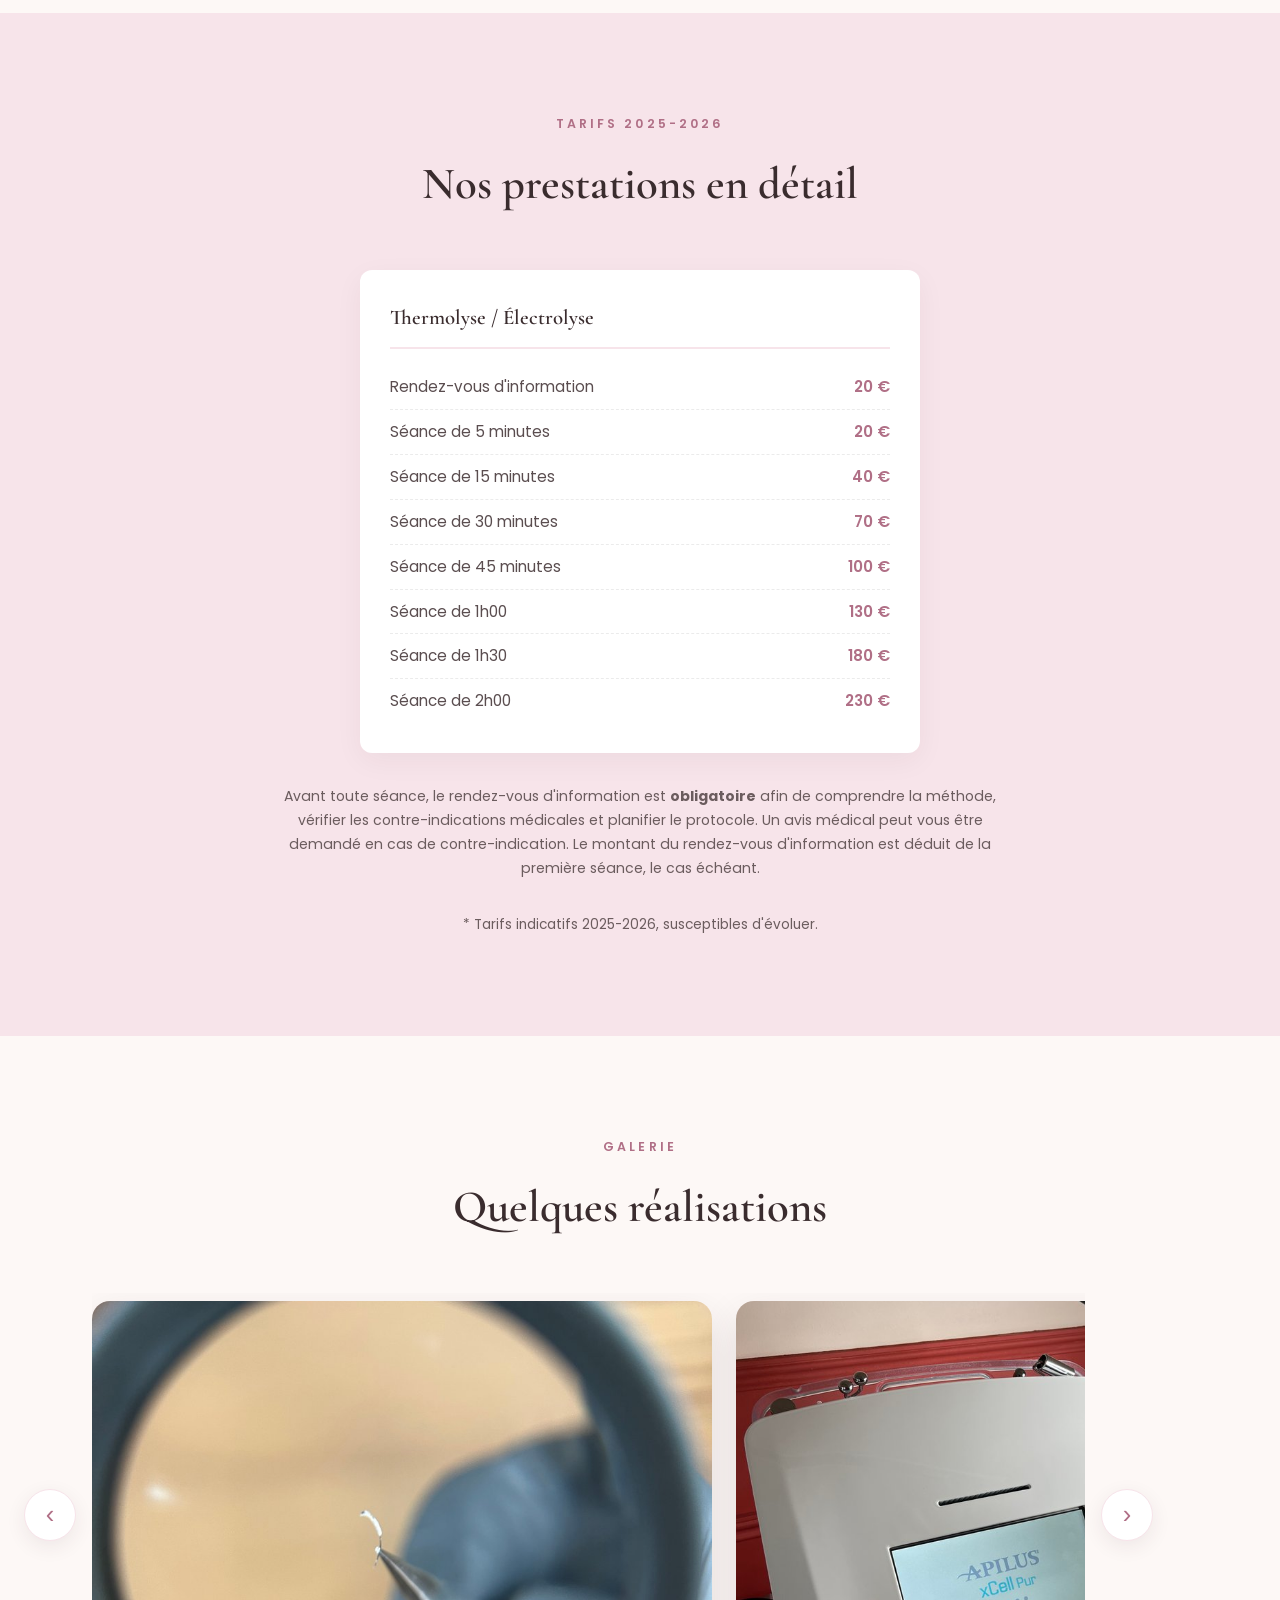
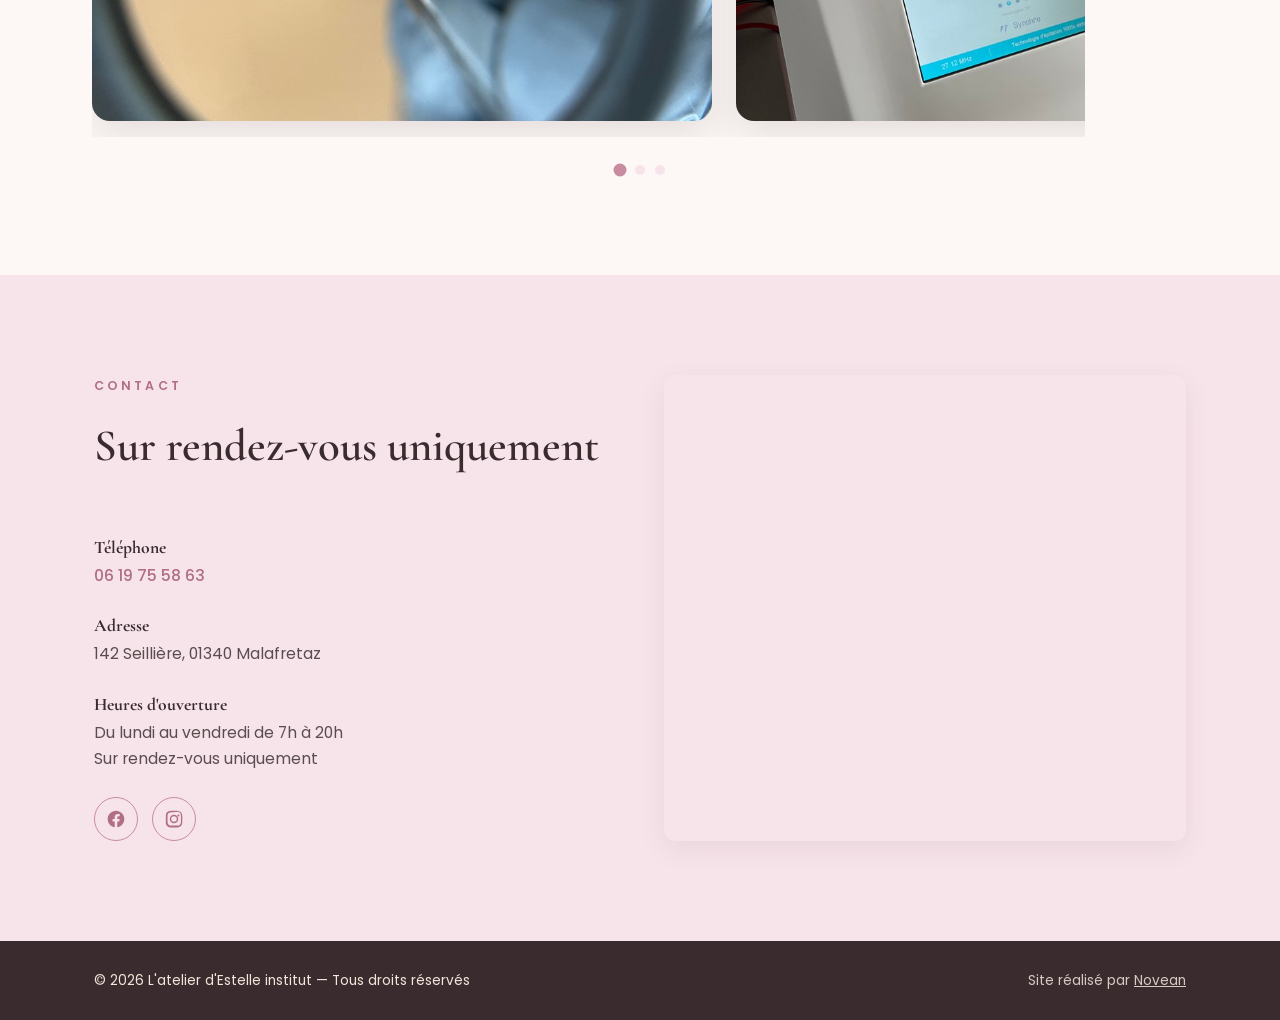
==== commit 324b1aa6: "fix: orthographe & tournures (ultra-performant, rendez-vous d'information au singulier, valeurs et n" ====
--- a/index.html
+++ b/index.html
@@ -165,12 +165,12 @@
       <div class="valeur-card">
         <div class="valeur-card__icon">👂</div>
         <h3>Écoute</h3>
-        <p>Parce que chaque cliente passe le pas de la porte avec son histoire et parfois ses complexes, il est important de pouvoir vous sentir entendue. Vous pourrez vous accorder un moment rien qu'à vous, sans aucun jugement et avec attention.</p>
+        <p>Parce que chaque cliente franchit le pas de la porte avec son histoire et parfois ses complexes, il est important de vous sentir entendue. Vous pourrez vous accorder un moment rien qu'à vous, sans aucun jugement et en toute attention.</p>
       </div>
       <div class="valeur-card">
         <div class="valeur-card__icon">✨</div>
         <h3>Expertise</h3>
-        <p>Pour tout travail de précision, la formation continue est indispensable et passe par les perfectionnements afin de garder toujours une efficacité et une connaissance des dernières évolutions.</p>
+        <p>Pour tout travail de précision, la formation continue est indispensable : je me perfectionne régulièrement afin de garantir une efficacité constante et de rester au fait des dernières évolutions.</p>
       </div>
     </div>
   </div>
@@ -185,7 +185,7 @@
         <div class="service-card__image"><img src="images/523811297.jpg" alt="Appareil de thermolyse Apilus" width="900" height="1200" loading="lazy"></div>
         <div class="service-card__body">
           <h3>La thermolyse</h3>
-          <p>Évolution de l'électrolyse, cette méthode permet de vous débarrasser de vos poils du visage et de petites zones hormonales définitivement. Une technique précise, adaptée à vous, alliant expertise et appareil ultra performant pour retrouver confiance en vous.</p>
+          <p>Évolution de l'électrolyse, cette méthode permet de vous débarrasser de vos poils du visage et de petites zones hormonales définitivement. Une technique précise, adaptée à vous, alliant expertise et appareil ultra-performant pour retrouver confiance en vous.</p>
         </div>
       </div>
       <div class="service-card">
@@ -207,7 +207,7 @@
     <div class="price-grid">
       <div class="price-cat price-cat--wide">
         <h3>Thermolyse / Électrolyse</h3>
-        <div class="price-row"><span>Rendez-vous d'informations</span><span>20 €</span></div>
+        <div class="price-row"><span>Rendez-vous d'information</span><span>20 €</span></div>
         <div class="price-row"><span>Séance de 5 minutes</span><span>20 €</span></div>
         <div class="price-row"><span>Séance de 15 minutes</span><span>40 €</span></div>
         <div class="price-row"><span>Séance de 30 minutes</span><span>70 €</span></div>
@@ -217,7 +217,7 @@
         <div class="price-row"><span>Séance de 2h00</span><span>230 €</span></div>
       </div>
     </div>
-    <p class="tarifs__note">Avant toute séance, le rendez-vous d'informations est <strong>obligatoire</strong> afin de comprendre la méthode, vérifier les contre-indications médicales et planifier le protocole. Un avis médical peut vous être demandé en cas de contre-indication. La somme du rendez-vous d'informations est déduite lors de la première séance s'il y a lieu.</p>
+    <p class="tarifs__note">Avant toute séance, le rendez-vous d'information est <strong>obligatoire</strong> afin de comprendre la méthode, vérifier les contre-indications médicales et planifier le protocole. Un avis médical peut vous être demandé en cas de contre-indication. Le montant du rendez-vous d'information est déduit de la première séance, le cas échéant.</p>
 
     <p class="prestations__note">* Tarifs indicatifs 2025-2026, susceptibles d'évoluer.</p>
   </div>
--- a/css/style.css
+++ b/css/style.css
@@ -101,7 +101,7 @@
   margin-top: auto;
 }
 
-img { max-width: 100%; display: block; }
+img { max-width: 100%; display: block; height: auto; }
 
 .container {
   max-width: 1140px;
